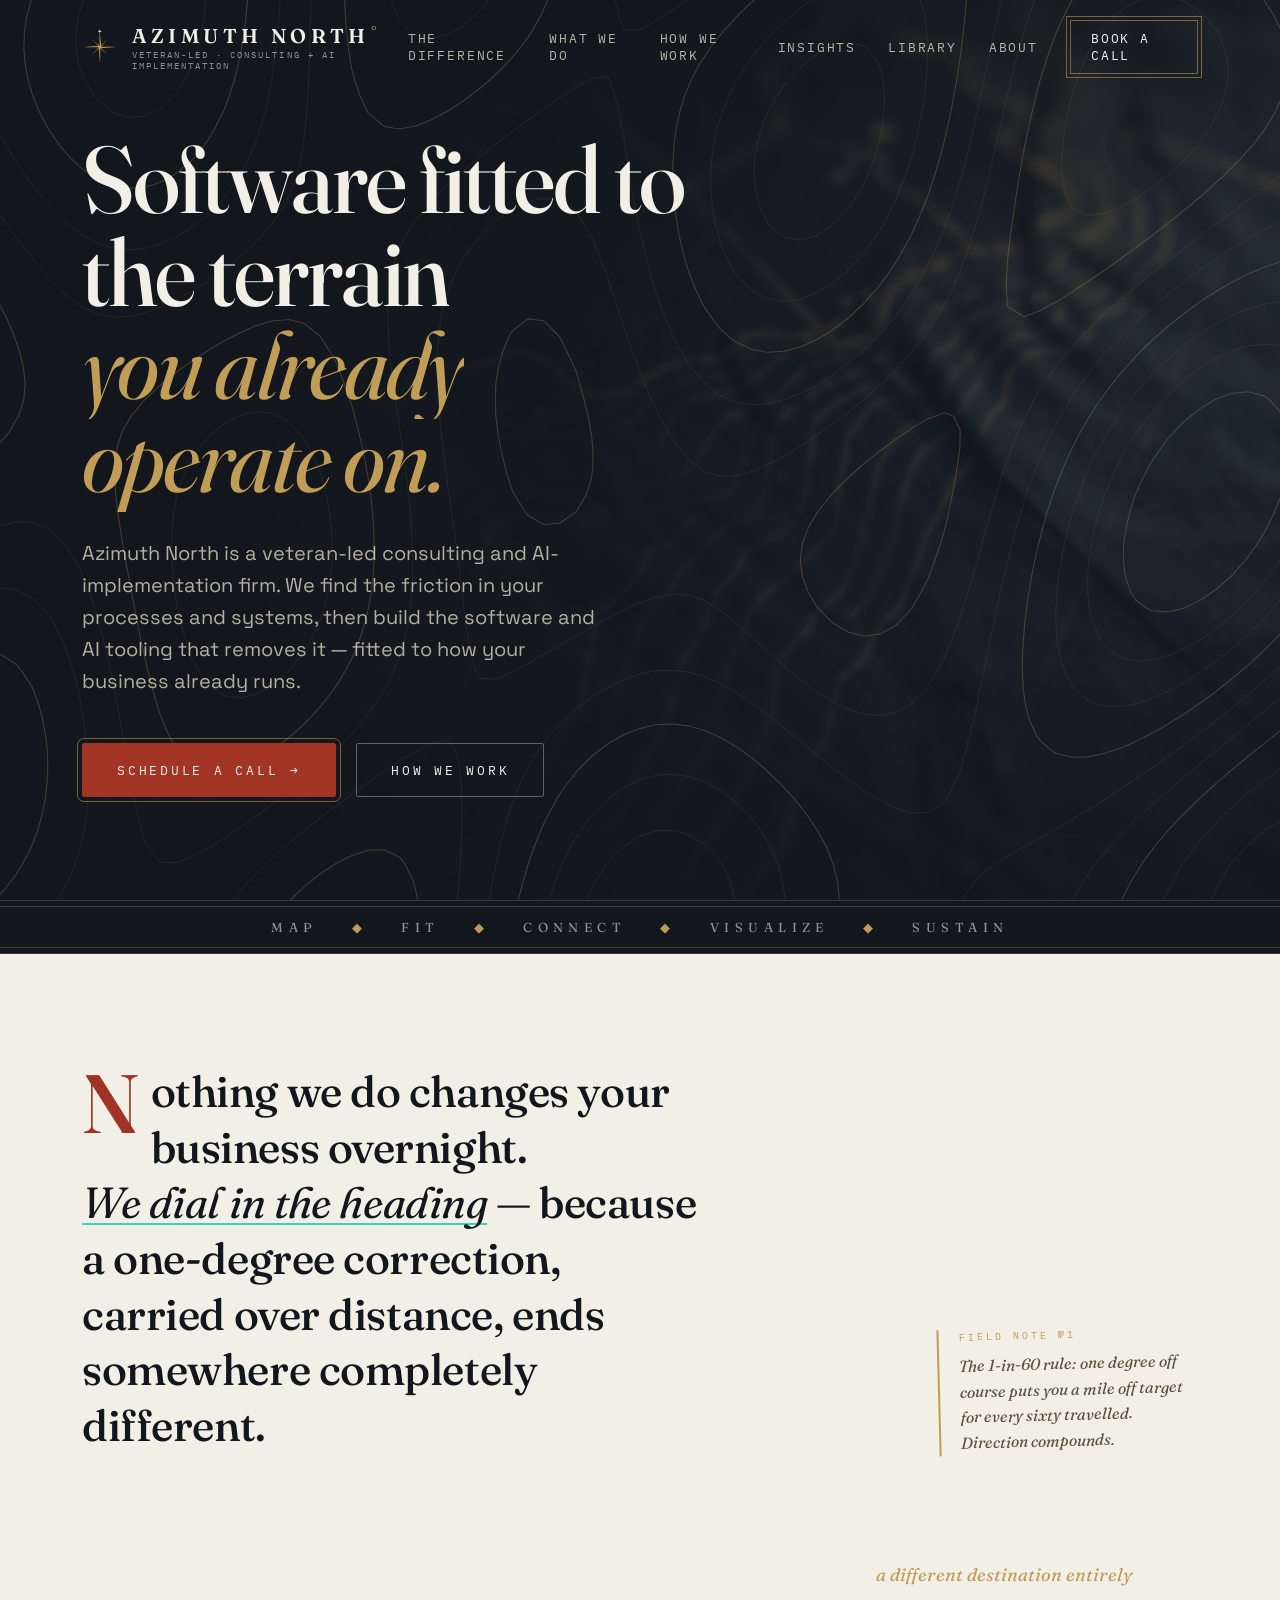
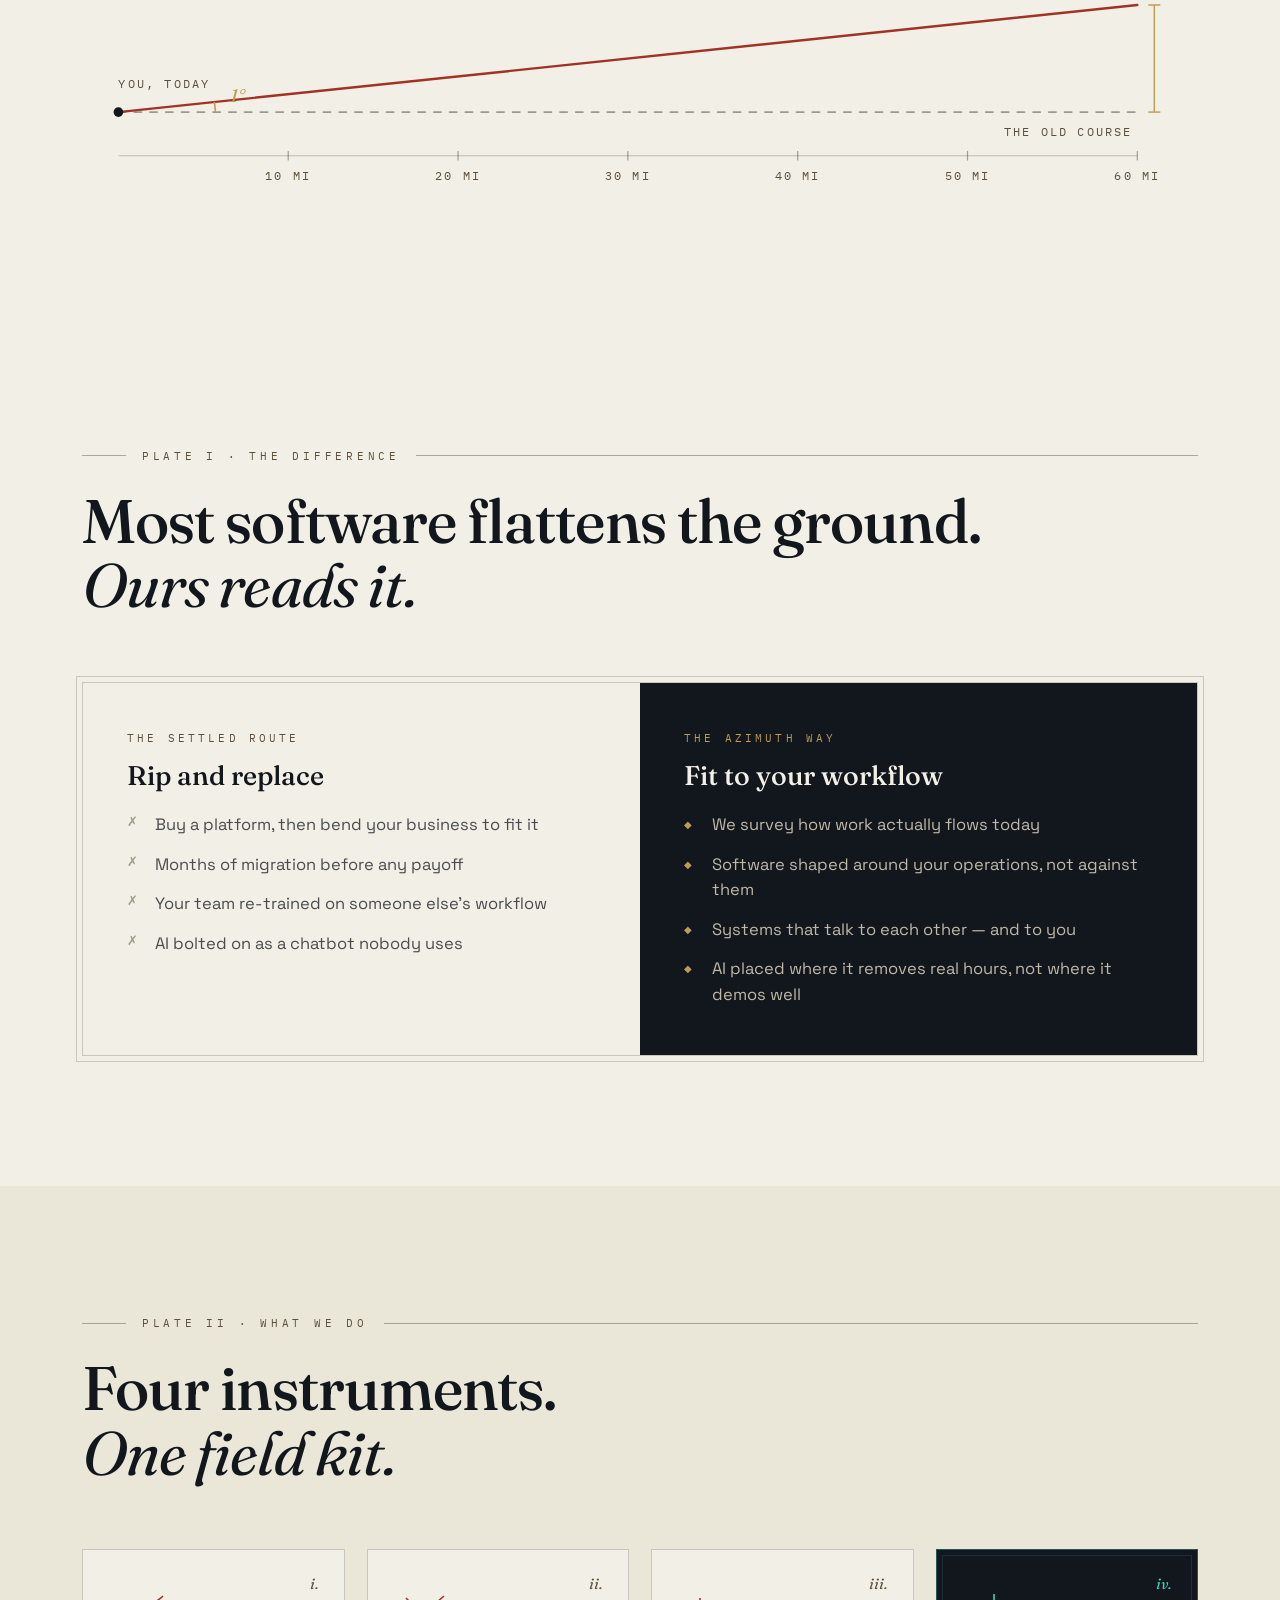
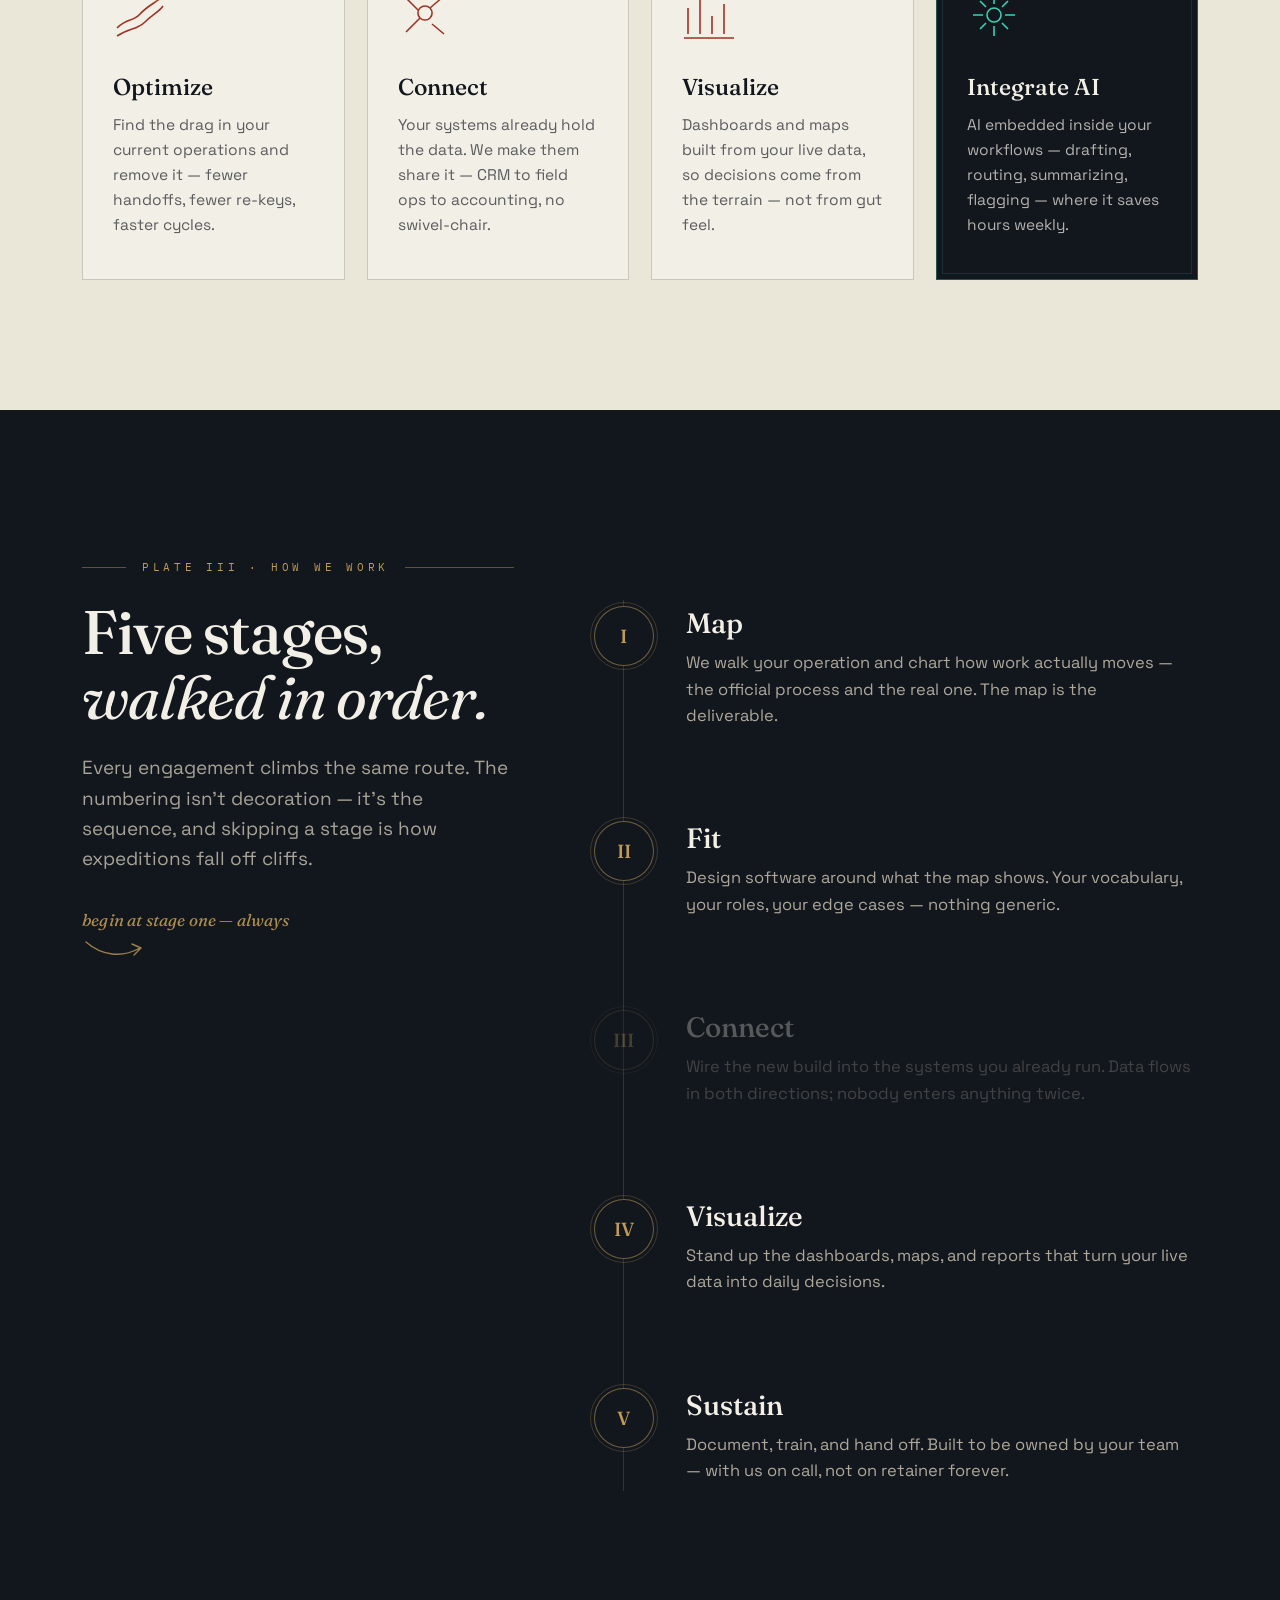
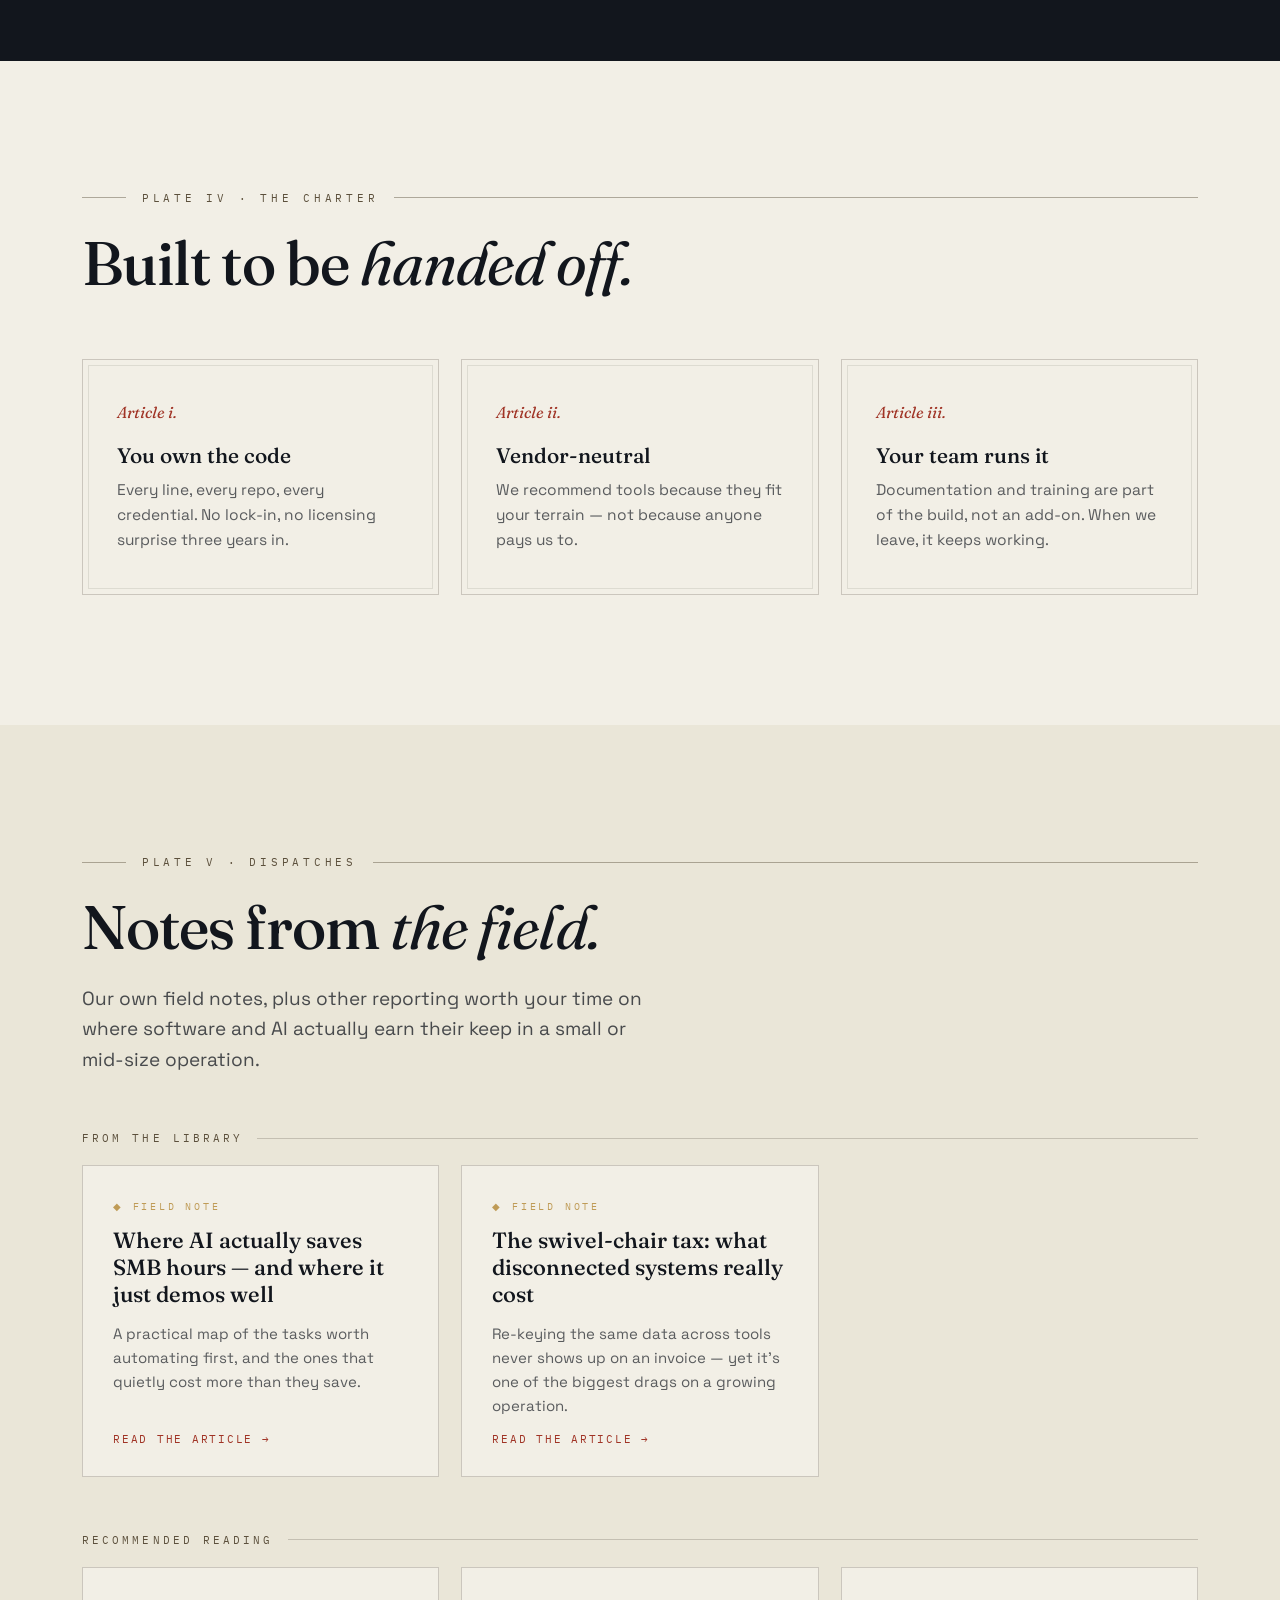
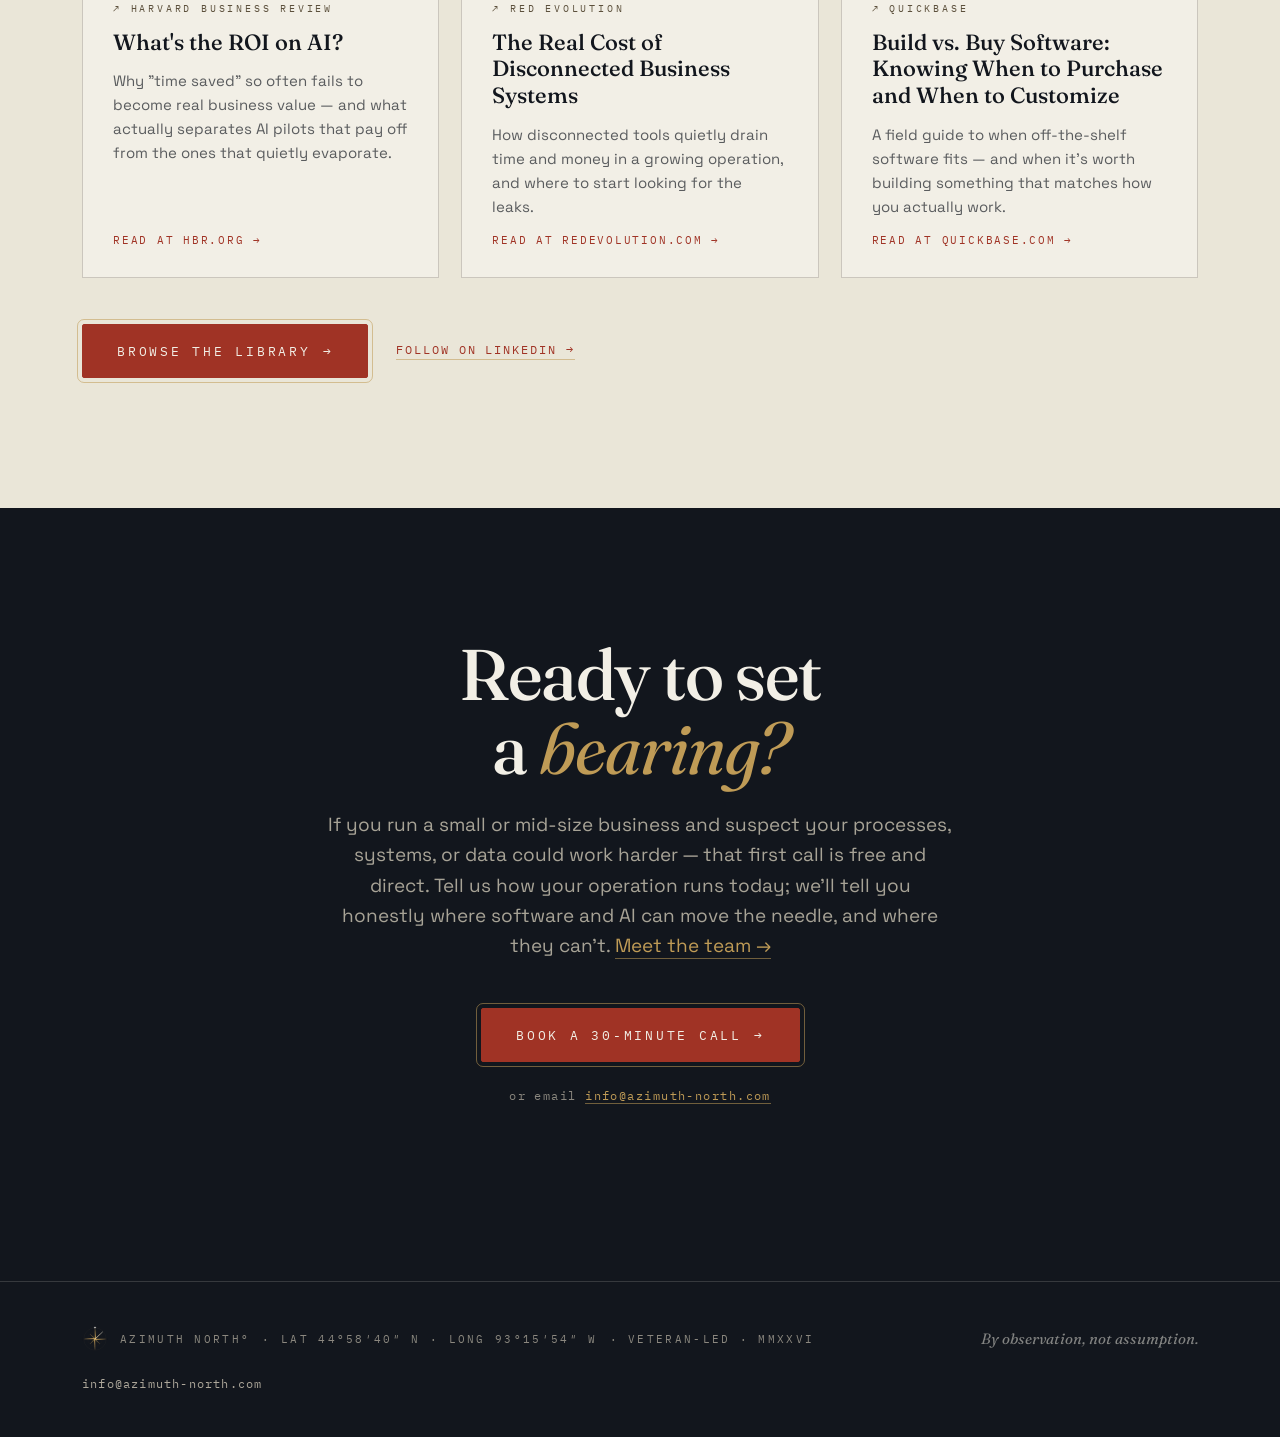
==== index.html @ 48a44b5b "Fix Insights section: replace nonexistent LinkedIn posts with real links The 3 'Field dispatch' card" ====
<!DOCTYPE html>
<html lang="en">
<head>
<meta charset="UTF-8">
<meta name="viewport" content="width=device-width, initial-scale=1.0">
<title>Azimuth North — Consulting &amp; AI Implementation for Small &amp; Mid-Size Business</title>
<meta name="description" content="Azimuth North builds custom software and AI integration fitted to how your business already operates. Surveyed, charted, built to be handed off.">
<meta name="theme-color" content="#12161d">
<link rel="icon" href="/favicon.svg" type="image/svg+xml">
<link rel="icon" href="/favicon-96.png" sizes="96x96" type="image/png">
<link rel="apple-touch-icon" href="/apple-touch-icon.png">
<link rel="manifest" href="/site.webmanifest">
<link rel="preconnect" href="https://fonts.googleapis.com">
<link rel="preconnect" href="https://fonts.gstatic.com" crossorigin>
<link href="https://fonts.googleapis.com/css2?family=Fraunces:ital,opsz,wght@0,9..144,400;0,9..144,500;0,9..144,600;1,9..144,400;1,9..144,500&family=Space+Grotesk:wght@400;500;600&family=IBM+Plex+Mono:wght@400;500&display=swap" rel="stylesheet">
<!-- warm up the next pages so navigation feels instant -->
<link rel="prefetch" href="library.html">
<link rel="prefetch" href="about.html">
<style>
:root{
  --ink:#12161d;          /* midnight chart */
  --ink-2:#1a2029;
  --paper:#f2efe6;        /* warm survey paper, modern */
  --paper-2:#eae6d8;
  --brass:#bf9b56;        /* instrument brass — heritage */
  --brass-dim:rgba(191,155,86,.55);
  --mint:#37d3b4;         /* signal mint — the AI layer */
  --oxblood:#a03325;      /* wax seal red */
  --sepia:#5c503c;        /* faded ink on paper */
  --line:rgba(46,38,26,.2);
  --line-dark:rgba(242,239,230,.16);
  --mono:'IBM Plex Mono',monospace;
  --serif:'Space Grotesk',sans-serif;
  --disp:'Fraunces',serif;
}
*{margin:0;padding:0;box-sizing:border-box}
html{scroll-behavior:smooth;overflow-x:hidden}
body{font-family:var(--serif);background:var(--paper);color:var(--ink);overflow-x:hidden;font-size:16px}
::selection{background:var(--mint);color:var(--ink)}

/* paper grain over everything */
body::after{content:"";position:fixed;inset:0;z-index:98;pointer-events:none;opacity:.3;mix-blend-mode:overlay;background-image:url("data:image/svg+xml,%3Csvg xmlns='http://www.w3.org/2000/svg' width='240' height='240'%3E%3Cfilter id='n'%3E%3CfeTurbulence type='fractalNoise' baseFrequency='.9' numOctaves='2'/%3E%3CfeColorMatrix values='0 0 0 0 0.5 0 0 0 0 0.45 0 0 0 0 0.35 0 0 0 .35 0'/%3E%3C/filter%3E%3Crect width='240' height='240' filter='url(%23n)'/%3E%3C/svg%3E")}

/* ---------- preloader ---------- */
#loader{position:fixed;inset:0;z-index:100;background:var(--ink);display:flex;align-items:center;justify-content:center;flex-direction:column;gap:30px;transition:transform .5s cubic-bezier(.76,0,.24,1)}
#loader.done{transform:translateY(-100%)}
#loader .dial{width:150px;height:150px}
#loader .dial svg{width:100%;height:100%}
#loader .brg{font-family:var(--mono);font-size:12px;letter-spacing:.32em;color:var(--brass)}
#loader .brg .num{display:inline-block;min-width:3.4em;text-align:right}
#loader .motto{font-family:var(--disp);font-style:italic;font-size:15px;color:rgba(239,230,208,.55);letter-spacing:.04em}

/* ---------- cursor reticle ---------- */
#reticle{position:fixed;z-index:99;width:34px;height:34px;pointer-events:none;mix-blend-mode:difference;opacity:0;transition:opacity .3s,width .25s,height .25s;transform:translate(-50%,-50%)}
#reticle::before,#reticle::after{content:"";position:absolute;background:#fff}
#reticle::before{left:50%;top:0;width:1px;height:100%;transform:translateX(-50%)}
#reticle::after{top:50%;left:0;height:1px;width:100%;transform:translateY(-50%)}
#reticle .ring{position:absolute;inset:6px;border:1px solid #fff;border-radius:50%}
body.has-cursor #reticle{opacity:.9}
#reticle.hot{width:56px;height:56px}
@media (hover:none){#reticle{display:none}}

/* ---------- shared ---------- */
.wrap{max-width:1180px;margin:0 auto;padding:0 32px}
.plate{font-family:var(--mono);font-size:11px;letter-spacing:.34em;text-transform:uppercase;display:flex;align-items:center;gap:16px;color:var(--sepia)}
.plate::before,.plate::after{content:"";height:1px;background:currentColor;opacity:.45}
.plate::before{width:44px}
.plate::after{flex:1}
section{position:relative}
.section-pad{padding:130px 0}
h2.title{font-family:var(--disp);font-weight:500;font-size:clamp(36px,4.8vw,62px);line-height:1.05;letter-spacing:-.015em;margin:26px 0 0}
h2.title em{font-style:italic;font-weight:400}
.lede{font-size:19px;line-height:1.6;color:rgba(18,22,29,.75);max-width:560px}

.epigraph{font-family:var(--disp);font-style:italic;font-size:17px;color:var(--sepia);margin-top:20px;max-width:52ch;line-height:1.5}
.epigraph b{font-style:normal;font-weight:400;font-family:var(--mono);font-size:10px;letter-spacing:.24em;text-transform:uppercase;display:block;margin-top:6px;color:var(--brass)}
.on-dark .epigraph{color:rgba(242,239,230,.6)}

/* reveal choreography */
.rv{opacity:0;transform:translateY(34px);transition:opacity .9s cubic-bezier(.22,1,.36,1),transform .9s cubic-bezier(.22,1,.36,1)}
.rv.in{opacity:1;transform:none}
.rv-d1{transition-delay:.08s}.rv-d2{transition-delay:.16s}.rv-d3{transition-delay:.24s}.rv-d4{transition-delay:.32s}

/* ---------- nav ---------- */
nav{position:fixed;top:0;left:0;right:0;z-index:60;padding:20px 0;transition:background .4s,backdrop-filter .4s,padding .4s,border-color .4s;border-bottom:1px solid transparent}
nav.scrolled{background:rgba(18,22,29,.85);backdrop-filter:blur(14px);padding:12px 0;border-bottom-color:var(--line-dark)}
nav .wrap{display:flex;align-items:center;justify-content:space-between}
.brand{display:flex;align-items:center;gap:14px;color:var(--paper);text-decoration:none}
.brand svg{width:40px;height:40px;transition:transform .7s cubic-bezier(.34,1.56,.64,1)}
.brand:hover svg{transform:rotate(-47deg)}
.brand .rose-needle{transform-origin:100px 100px;transition:transform .8s cubic-bezier(.34,1.56,.64,1)}
.brand .wm{font-family:var(--disp);font-weight:600;font-size:20px;letter-spacing:.22em;line-height:1}
.brand .deg{color:var(--brass);font-weight:400;font-size:.7em;vertical-align:.5em;margin-left:1px}
.brand .wm-stack{display:flex;flex-direction:column;gap:3px}
.brand .wm-sub{font-family:var(--mono);font-size:8.5px;letter-spacing:.24em;text-transform:uppercase;color:rgba(242,239,230,.55)}
.nav-links{display:flex;gap:32px;align-items:center}
.nav-links a{color:rgba(239,230,208,.75);text-decoration:none;font-size:13px;font-family:var(--mono);letter-spacing:.14em;text-transform:uppercase;transition:color .25s}
.nav-links a:hover,.nav-links a:focus-visible{color:var(--brass)}
.nav-cta{border:1px solid var(--brass-dim);outline:1px solid var(--brass-dim);outline-offset:3px;padding:9px 20px;color:var(--paper) !important;transition:border-color .25s,background .25s,outline-color .25s}
.nav-cta:hover{border-color:var(--brass);outline-color:var(--brass);background:rgba(191,155,86,.12)}
@media(max-width:760px){.nav-links a:not(.nav-cta){display:none}}

/* ---------- hero ---------- */
#hero{min-height:100svh;background:var(--ink);color:var(--paper);display:flex;align-items:center;overflow:hidden}
/* AI-generated survey chart, sits quietly beneath the live terrain for depth */
#hero .chart-bg{position:absolute;inset:-28px;z-index:0;pointer-events:none;
  background-image:linear-gradient(90deg,rgba(18,22,29,.98) 0%,rgba(18,22,29,.9) 40%,rgba(18,22,29,.55) 100%),url("assets/hero-bg.jpg");
  background-size:cover;background-position:center;opacity:.45;filter:blur(3px) saturate(.9)}
/* extra floor-to-ceiling vignette so the moving contours + headline stay the focus */
#hero .chart-bg::after{content:"";position:absolute;inset:0;background:radial-gradient(130% 108% at 68% 42%,transparent 24%,rgba(18,22,29,.72) 100%)}
/* on stacked/narrow layouts text spans full width, so keep the chart quieter + evenly dark */
@media(max-width:820px){#hero .chart-bg{opacity:.38;background-image:linear-gradient(180deg,rgba(18,22,29,.78) 0%,rgba(18,22,29,.55) 60%,rgba(18,22,29,.7) 100%),url("assets/hero-bg.jpg")}}
#terrain{position:absolute;inset:0;width:100%;height:100%;display:block;z-index:1}
#hero .hud{position:absolute;font-family:var(--mono);font-size:10.5px;letter-spacing:.24em;color:rgba(239,230,208,.5);display:flex;gap:10px;align-items:center;text-transform:uppercase}
#hero .hud .tick{width:22px;height:1px;background:var(--brass-dim)}
.hud-tl{top:100px;left:32px}
.hud-tr{top:100px;right:32px}
.hud-bl{bottom:34px;left:32px}
.hud-br{bottom:34px;right:32px}
#brg-live{color:var(--mint)}
.hero-inner{position:relative;z-index:2;width:100%}
.hero-plate{color:var(--brass);font-family:var(--mono);font-size:11px;letter-spacing:.34em;text-transform:uppercase;display:flex;align-items:center;gap:16px}
.hero-plate::before{content:"";width:44px;height:1px;background:var(--brass-dim)}
h1{font-family:var(--disp);font-weight:500;font-size:clamp(46px,7.4vw,100px);line-height:.98;letter-spacing:-.02em;margin:30px 0 32px;max-width:13ch}
h1 .word{display:inline-block;overflow:hidden;vertical-align:top;padding-bottom:.08em;margin-bottom:-.08em}
h1 .word span{display:inline-block;transform:translateY(115%);transition:transform 1s cubic-bezier(.22,1,.36,1)}
body.loaded h1 .word span{transform:none}
h1 em{font-style:italic;font-weight:400;color:var(--brass)}
.hero-sub{font-size:20px;line-height:1.6;color:rgba(239,230,208,.72);max-width:520px;margin-bottom:46px}
.cta-row{display:flex;gap:20px;flex-wrap:wrap;align-items:center}
.btn{position:relative;display:inline-flex;align-items:center;gap:12px;font-family:var(--mono);font-size:12.5px;letter-spacing:.22em;text-transform:uppercase;text-decoration:none;padding:18px 34px;border-radius:2px;transition:transform .2s ease;will-change:transform}
.btn-solid{background:var(--oxblood);color:var(--paper);border:1px solid var(--oxblood);outline:1px solid var(--brass-dim);outline-offset:4px;overflow:hidden}
.btn-solid>*{position:relative;z-index:1}
.btn-solid::before{content:"";position:absolute;inset:0;background:var(--brass);transform:translateY(101%);transition:transform .35s cubic-bezier(.76,0,.24,1)}
.btn-solid:hover::before{transform:none}
.btn-solid:hover{color:var(--ink)}
.btn-solid .arrow{transition:transform .3s cubic-bezier(.34,1.56,.64,1)}
.btn-solid:hover .arrow{transform:translateX(5px)}
.btn-ghost{color:var(--paper);border:1px solid rgba(239,230,208,.35);outline:1px solid transparent;outline-offset:4px;transition:border-color .25s,color .25s,outline-color .25s}
.btn-ghost:hover{border-color:var(--brass);outline-color:var(--brass-dim);color:var(--brass)}
.scroll-hint{position:absolute;bottom:34px;left:50%;transform:translateX(-50%);z-index:2;font-family:var(--mono);font-size:10px;letter-spacing:.34em;color:rgba(239,230,208,.4);display:flex;flex-direction:column;align-items:center;gap:10px}
.scroll-hint .line{width:1px;height:44px;background:linear-gradient(var(--mint),transparent)}
@keyframes drop{0%{transform:scaleY(0);transform-origin:top}45%{transform:scaleY(1);transform-origin:top}55%{transform:scaleY(1);transform-origin:bottom}100%{transform:scaleY(0);transform-origin:bottom}}

/* ---------- expedition seal ---------- */
.seal{position:absolute;right:56px;bottom:110px;z-index:2;width:150px;height:150px;opacity:.9}
.seal .spin{transform-origin:50% 50%}
@keyframes sealspin{to{transform:rotate(360deg)}}
.seal text{font-family:var(--mono);font-size:10px;letter-spacing:.18em;fill:var(--brass)}
@media(max-width:1100px){.seal{right:32px;bottom:90px;width:120px;height:120px}}

/* ---------- marginalia ---------- */
.anno{font-family:var(--disp);font-style:italic;font-weight:400;color:var(--brass);font-size:17px;letter-spacing:.01em}
.anno svg{display:block}
.anno svg path{fill:none;stroke:var(--brass);stroke-width:1.4;stroke-linecap:round;stroke-linejoin:round;opacity:.8}
.anno-hero{position:absolute;z-index:2;right:230px;bottom:150px;transform:rotate(-4deg);text-align:right}
.anno-hero svg{margin:8px 0 0 auto}
.anno-proc{margin-top:34px;color:rgba(191,155,86,.9);transform:rotate(-2deg);display:inline-block}
.anno-proc svg{margin-top:6px}

/* ---------- engraved band ---------- */
.band{background:var(--ink);border-top:1px solid var(--line-dark);border-bottom:1px solid var(--line-dark);overflow:hidden;padding:18px 0;position:relative}
.band::before,.band::after{content:"";position:absolute;left:0;right:0;height:1px;background:var(--brass-dim);opacity:.5}
.band::before{top:5px}.band::after{bottom:5px}
.band .track{display:flex;justify-content:center;flex-wrap:wrap;width:100%;font-family:var(--disp);font-size:13px;letter-spacing:.42em;color:rgba(239,230,208,.6);white-space:nowrap;text-transform:uppercase}
.band .track span i{font-style:normal;color:var(--brass);margin:0 34px}
@keyframes scrollx{to{transform:translateX(-50%)}}

/* ---------- frontier statement ---------- */
#frontier{background:var(--paper);padding:110px 0}
#frontier .inner{display:flex;justify-content:space-between;align-items:flex-end;gap:60px;flex-wrap:wrap}
#frontier .st{font-family:var(--disp);font-weight:500;font-size:clamp(26px,3.4vw,44px);line-height:1.28;max-width:22ch;letter-spacing:-.01em}
#frontier .st::first-letter{font-size:1.9em;line-height:.8;color:var(--oxblood);float:left;padding:6px 12px 0 0;font-weight:600}
#frontier .st em{font-style:italic;font-weight:400;position:relative;white-space:nowrap}
#frontier .st em u{text-decoration:none;background:linear-gradient(var(--mint),var(--mint)) no-repeat 0 92%/0% 2px;transition:background-size 1.1s cubic-bezier(.22,1,.36,1) .3s}
#frontier .st.in em u{background-size:100% 2px}
#frontier .sub{font-family:var(--disp);font-style:italic;font-size:16px;color:var(--sepia);max-width:26ch;line-height:1.6;transform:rotate(-1.5deg);border-left:2px solid var(--brass);padding-left:20px}
#frontier .sub b{font-family:var(--mono);font-style:normal;font-weight:400;font-size:10px;letter-spacing:.3em;text-transform:uppercase;display:block;margin-bottom:8px;color:var(--brass)}

/* ---------- one-degree diagram ---------- */
.thesis{margin-top:64px;width:100%}
.thesis svg{width:100%;height:auto;display:block;overflow:visible}
.thesis .lbl{font-family:var(--mono);font-size:10px;letter-spacing:.18em;fill:var(--sepia);text-transform:uppercase}
.thesis .anno-t{font-family:var(--disp);font-style:italic;font-size:15px;fill:var(--brass)}
.thesis .draw{stroke-dasharray:860;stroke-dashoffset:860;transition:stroke-dashoffset 2.2s cubic-bezier(.22,1,.36,1) .2s}
.thesis .draw2{transition-delay:.55s}
.thesis .fade{opacity:0;transition:opacity .8s ease 2.2s}
.thesis.in .draw{stroke-dashoffset:0}
.thesis.in .fade{opacity:1}

/* ---------- difference ---------- */
#difference{background:var(--paper)}
.diff-grid{display:grid;grid-template-columns:1fr 1fr;gap:0;border:1px solid var(--line);outline:1px solid var(--line);outline-offset:5px;margin-top:64px}
.diff-cell{background:var(--paper);padding:48px 44px}
.diff-cell.ours{background:var(--ink);color:var(--paper)}
.diff-cell h3{font-family:var(--disp);font-size:27px;font-weight:500;margin:14px 0 20px}
.diff-cell .tag{font-family:var(--mono);font-size:10.5px;letter-spacing:.3em;text-transform:uppercase;color:var(--sepia)}
.diff-cell.ours .tag{color:var(--brass)}
.diff-cell ul{list-style:none;display:grid;gap:14px}
.diff-cell li{padding-left:28px;position:relative;line-height:1.55;font-size:16.5px;color:rgba(18,22,29,.75)}
.diff-cell.ours li{color:rgba(239,230,208,.78)}
.diff-cell li::before{content:"✗";position:absolute;left:0;font-family:var(--mono);font-size:13px;color:rgba(92,80,60,.55)}
.diff-cell.ours li::before{content:"◆";color:var(--brass);font-size:10px;top:5px}
@media(max-width:820px){.diff-grid{grid-template-columns:1fr}}

/* ---------- capabilities ---------- */
#capabilities{background:var(--paper-2)}
.cap-grid{display:grid;grid-template-columns:repeat(4,1fr);gap:22px;margin-top:64px}
.cap{background:var(--paper);border:1px solid var(--line);padding:38px 30px 42px;transition:transform .45s cubic-bezier(.22,1,.36,1),box-shadow .45s,border-color .45s;position:relative}
.cap::after{content:"";position:absolute;inset:5px;border:1px solid transparent;transition:border-color .45s;pointer-events:none}
.cap:hover{transform:translateY(-8px);box-shadow:0 26px 48px -22px rgba(46,38,26,.4);border-color:var(--brass)}
.cap:hover::after{border-color:rgba(191,155,86,.4)}
.cap .ico{width:54px;height:54px;margin-bottom:26px}
.cap .ico path{fill:none;stroke:var(--oxblood);stroke-width:1.6;stroke-dasharray:300;stroke-dashoffset:300;transition:stroke-dashoffset 1.2s cubic-bezier(.22,1,.36,1)}
.cap.in .ico path,.cap:hover .ico path{stroke-dashoffset:0}
.cap h3{font-family:var(--disp);font-size:23px;font-weight:500;margin-bottom:12px}
.cap p{font-size:15.5px;line-height:1.6;color:rgba(18,22,29,.68)}
.cap .idx{position:absolute;top:24px;right:26px;font-family:var(--disp);font-style:italic;font-size:15px;color:var(--sepia)}
.cap-ai{background:var(--ink);border-color:rgba(55,211,180,.35)}
.cap-ai h3{color:var(--paper)}
.cap-ai p{color:rgba(242,239,230,.72)}
.cap-ai .idx{color:var(--mint)}
.cap-ai .ico path{stroke:var(--mint)}
.cap-ai:hover{border-color:var(--mint)}
.cap-ai:hover::after{border-color:rgba(55,211,180,.35)}
.cap-ai::after{border-color:rgba(55,211,180,.15)}
@media(max-width:1000px){.cap-grid{grid-template-columns:1fr 1fr}}
@media(max-width:560px){.cap-grid{grid-template-columns:1fr}}

/* ---------- process ---------- */
#process{background:var(--ink);color:var(--paper)}
#process .plate{color:var(--brass)}
#process .lede{color:rgba(239,230,208,.68)}
.proc-layout{display:grid;grid-template-columns:1fr 1.4fr;gap:80px;margin-top:20px}
.proc-sticky{position:sticky;top:120px;align-self:start}
.proc-steps{display:grid;gap:0;position:relative}
.proc-steps::before{content:"";position:absolute;left:29px;top:40px;bottom:40px;width:1px;background:rgba(239,230,208,.14)}
.proc-steps .fill{position:absolute;left:29px;top:40px;width:1px;background:var(--brass);height:0;transition:height .2s linear}
.step{display:grid;grid-template-columns:60px 1fr;gap:32px;padding:46px 0;opacity:.3;transition:opacity .5s}
.step.active{opacity:1}
.step .elev{font-family:var(--disp);font-size:19px;font-weight:500;color:var(--brass);border:1px solid var(--brass-dim);outline:1px solid rgba(191,155,86,.25);outline-offset:3px;border-radius:50%;width:60px;height:60px;display:flex;align-items:center;justify-content:center;background:var(--ink);position:relative;z-index:1}
.step h3{font-family:var(--disp);font-size:28px;font-weight:500;margin-bottom:10px}
.step p{color:rgba(239,230,208,.7);line-height:1.6;font-size:16.5px;max-width:46ch}
@media(max-width:900px){.proc-layout{grid-template-columns:1fr;gap:30px}.proc-sticky{position:static}}

/* ---------- trust / charter ---------- */
#trust{background:var(--paper)}
.trust-grid{display:grid;grid-template-columns:repeat(3,1fr);gap:22px;margin-top:64px}
.trust-card{border:1px solid var(--line);padding:42px 34px;background:var(--paper);position:relative}
.trust-card::after{content:"";position:absolute;inset:5px;border:1px solid rgba(46,38,26,.1);pointer-events:none}
.trust-card h3{font-family:var(--disp);font-size:21px;font-weight:500;margin:20px 0 10px}
.trust-card p{font-size:15.5px;line-height:1.6;color:rgba(18,22,29,.68)}
.trust-card .mark{font-family:var(--disp);font-style:italic;font-size:16px;color:var(--oxblood)}
@media(max-width:820px){.trust-grid{grid-template-columns:1fr}}

/* ---------- insights / dispatches ---------- */
#insights{background:var(--paper-2)}
.insight-grid{display:grid;grid-template-columns:repeat(3,1fr);gap:22px;margin-top:64px}
.insight{display:flex;flex-direction:column;gap:14px;background:var(--paper);border:1px solid var(--line);padding:34px 30px 30px;text-decoration:none;color:inherit;position:relative;transition:transform .45s cubic-bezier(.22,1,.36,1),box-shadow .45s,border-color .45s}
.insight::after{content:"";position:absolute;inset:5px;border:1px solid transparent;transition:border-color .45s;pointer-events:none}
.insight:hover{transform:translateY(-8px);box-shadow:0 26px 48px -22px rgba(46,38,26,.4);border-color:var(--brass)}
.insight:hover::after{border-color:rgba(191,155,86,.4)}
.insight .in-tag{font-family:var(--mono);font-size:10px;letter-spacing:.28em;text-transform:uppercase;color:var(--brass);display:flex;align-items:center;gap:9px}
.insight h3{font-family:var(--disp);font-size:22px;font-weight:500;line-height:1.22;color:var(--ink)}
.insight p{font-size:15px;line-height:1.6;color:rgba(18,22,29,.68);flex:1}
.insight .read{font-family:var(--mono);font-size:11px;letter-spacing:.16em;text-transform:uppercase;color:var(--oxblood);transition:color .25s,transform .25s}
.insight:hover .read{color:var(--brass)}
.insight .in-tag.ext{color:var(--sepia)}
.insight .src{font-family:var(--mono);font-size:10.5px;letter-spacing:.08em;color:var(--sepia)}
.in-sub{font-family:var(--mono);font-size:11px;letter-spacing:.28em;text-transform:uppercase;color:var(--sepia);display:flex;align-items:center;gap:14px}
.in-sub::after{content:"";flex:1;height:1px;background:var(--line)}
@media(max-width:900px){.insight-grid{grid-template-columns:1fr}}

/* ---------- cta ---------- */
#cta{background:var(--ink);color:var(--paper);text-align:center;overflow:hidden}
#cta .wrap{position:relative;z-index:2}
#cta h2{font-family:var(--disp);font-weight:500;font-size:clamp(40px,5.6vw,76px);letter-spacing:-.02em;line-height:1.03;margin-bottom:24px}
#cta h2 em{font-style:italic;font-weight:400;color:var(--brass)}
#cta p{color:rgba(239,230,208,.68);font-size:19px;max-width:52ch;margin:0 auto 46px;line-height:1.6}
#ctaTerrain{position:absolute;inset:0;width:100%;height:100%;opacity:.5}

/* ---------- footer ---------- */
footer{background:var(--ink);color:rgba(239,230,208,.55);border-top:1px solid var(--line-dark);padding:44px 0}
footer .wrap{display:flex;justify-content:space-between;align-items:center;gap:20px;flex-wrap:wrap}
footer .coords{font-family:var(--mono);font-size:10.5px;letter-spacing:.22em;display:flex;align-items:center;gap:12px}
footer a{color:rgba(239,230,208,.7);text-decoration:none;font-family:var(--mono);font-size:12px;letter-spacing:.1em}
footer a:hover{color:var(--brass)}
@media(max-width:600px){.coords-long{display:none}}

:focus-visible{outline:2px solid var(--brass);outline-offset:3px}

/* ---------- mobile refinement ---------- */
@media(max-width:820px){
  #hero{padding:120px 0 80px;min-height:auto}
  #hero .hud{display:none}
  h1{font-size:clamp(36px,10.5vw,64px)}
  .hero-sub{font-size:17px;margin-bottom:36px}
  .scroll-hint{display:none}
  .seal{display:none}
  .anno-hero{display:none}
  #frontier{padding:80px 0}
  #frontier .inner{gap:40px}
  #frontier .st{font-size:clamp(24px,6.4vw,34px)}
  #frontier .st em{white-space:normal}
  #frontier .sub{transform:none}
  .anno-proc{transform:none;font-size:15px}
  .step{grid-template-columns:44px 1fr;gap:16px;padding:36px 0}
  .step .elev{width:44px;height:44px;font-size:14px;outline-offset:2px}
  .step h3{font-size:23px}
  .step p{font-size:15px}
  .proc-steps::before,.proc-steps .fill{left:21px}
  .band .track{font-size:10px;letter-spacing:.24em}
  .band .track span i{margin:0 20px}
  .brand{gap:10px}
  .brand .wm{font-size:13px;letter-spacing:.12em}
  .brand .wm-sub{display:none}
  .brand svg{width:30px;height:30px}
  .nav-cta{padding:8px 14px;font-size:11px;letter-spacing:.1em;outline-offset:2px}
  .section-pad{padding:88px 0}
  h2.title{font-size:clamp(30px,7.6vw,44px)}
  .diff-grid{outline-offset:3px}
  .diff-cell{padding:34px 24px}
  .btn{padding:15px 22px;font-size:11px;letter-spacing:.14em;outline-offset:3px}
  #cta p{font-size:16px}
  footer .wrap{flex-direction:column;align-items:center;text-align:center;gap:16px}
  footer .coords{letter-spacing:.12em;line-height:2;flex-wrap:wrap;justify-content:center;max-width:100%}
}
@media(max-width:480px){
  .wrap{padding:0 20px}
  h1{font-size:clamp(32px,10.5vw,40px)}
  .cta-row{flex-direction:column;align-items:stretch}
  .cta-row .btn{width:100%;justify-content:center}
  #cta .btn{max-width:100%;letter-spacing:.08em;padding:15px 14px}
  .nav-links{gap:0}
  #loader .motto{font-size:13px;padding:0 24px;text-align:center}
}

@media (prefers-reduced-motion:reduce){
  *,*::before,*::after{animation-duration:.01ms !important;animation-iteration-count:1 !important;transition-duration:.01ms !important}
  .rv{opacity:1;transform:none}
  h1 .word span{transform:none}
  #loader{display:none}
  .scroll-hint .line{animation:none}
}
</style>
<meta property="og:image" content="https://azimuth-north.com/og-image.png">
<meta property="og:image:width" content="1200">
<meta property="og:image:height" content="630">
<meta name="twitter:image" content="https://azimuth-north.com/og-image.png">
<link rel="canonical" href="https://azimuth-north.com/">
<meta property="og:type" content="website">
<meta property="og:site_name" content="Azimuth North">
<meta property="og:title" content="Azimuth North — Consulting &amp; AI Implementation for Small &amp; Mid-Size Business">
<meta property="og:description" content="Veteran-led consulting and AI implementation. We find the friction in your processes and systems, then build the software and AI tooling that removes it.">
<meta property="og:url" content="https://azimuth-north.com/">
<meta name="twitter:card" content="summary_large_image">
<meta name="twitter:title" content="Azimuth North — Consulting &amp; AI Implementation">
<meta name="twitter:description" content="Veteran-led consulting and AI implementation for small and mid-size business.">
<script type="application/ld+json">{"@context":"https://schema.org","@type":"Organization","name":"Azimuth North","url":"https://azimuth-north.com","logo":"https://azimuth-north.com/icon-512.png","image":"https://azimuth-north.com/og-image.png","description":"Veteran-led consulting and AI implementation for small and mid-size business.","founder":{"@type":"Person","name":"Nick Vandam"},"sameAs":["https://www.linkedin.com/in/nicholasvandam/"]}</script>
<script type="application/ld+json">{"@context":"https://schema.org","@type":"WebSite","name":"Azimuth North","url":"https://azimuth-north.com"}</script>
</head>
<body>

<!-- compass rose symbol, reused everywhere -->
<svg width="0" height="0" style="position:absolute" aria-hidden="true">
  <defs>
    <g id="rose">
      <!-- graduated bezel -->
      <circle cx="100" cy="100" r="95" fill="none" stroke="currentColor" stroke-width="1" opacity=".45" stroke-dasharray="1.5 4.47"/>
      <circle cx="100" cy="100" r="86" fill="none" stroke="currentColor" stroke-width=".75" opacity=".35"/>
      <circle cx="100" cy="100" r="56" fill="none" stroke="currentColor" stroke-width=".75" opacity=".3"/>
      <!-- intercardinal points (NE SE SW NW) -->
      <g opacity=".65">
        <g transform="translate(100 100) rotate(45)"><path d="M0 -54 L5.5 0 L0 0 Z" fill="currentColor"/><path d="M0 -54 L-5.5 0 L0 0 Z" fill="none" stroke="currentColor" stroke-width="1"/></g>
        <g transform="translate(100 100) rotate(135)"><path d="M0 -54 L5.5 0 L0 0 Z" fill="currentColor"/><path d="M0 -54 L-5.5 0 L0 0 Z" fill="none" stroke="currentColor" stroke-width="1"/></g>
        <g transform="translate(100 100) rotate(225)"><path d="M0 -54 L5.5 0 L0 0 Z" fill="currentColor"/><path d="M0 -54 L-5.5 0 L0 0 Z" fill="none" stroke="currentColor" stroke-width="1"/></g>
        <g transform="translate(100 100) rotate(315)"><path d="M0 -54 L5.5 0 L0 0 Z" fill="currentColor"/><path d="M0 -54 L-5.5 0 L0 0 Z" fill="none" stroke="currentColor" stroke-width="1"/></g>
      </g>
      <!-- cardinal points, north emphasized -->
      <g transform="translate(100 100) rotate(90)"><path d="M0 -82 L7 0 L0 0 Z" fill="currentColor"/><path d="M0 -82 L-7 0 L0 0 Z" fill="none" stroke="currentColor" stroke-width="1.1"/></g>
      <g transform="translate(100 100) rotate(180)"><path d="M0 -82 L7 0 L0 0 Z" fill="currentColor"/><path d="M0 -82 L-7 0 L0 0 Z" fill="none" stroke="currentColor" stroke-width="1.1"/></g>
      <g transform="translate(100 100) rotate(270)"><path d="M0 -82 L7 0 L0 0 Z" fill="currentColor"/><path d="M0 -82 L-7 0 L0 0 Z" fill="none" stroke="currentColor" stroke-width="1.1"/></g>
      <g class="north" transform="translate(100 100)"><path d="M0 -78 L8 0 L0 0 Z" fill="currentColor"/><path d="M0 -78 L-8 0 L0 0 Z" fill="none" stroke="currentColor" stroke-width="1.2"/><path d="M0 -99 L2.6 -90.6 L11 -88 L2.6 -85.4 L0 -77 L-2.6 -85.4 L-11 -88 L-2.6 -90.6 Z" fill="#f2efe6"/></g>
      <circle cx="100" cy="100" r="4" fill="currentColor"/>
    </g>
  </defs>
</svg>

<!-- preloader -->
<div id="loader" aria-hidden="true">
  <div class="dial">
    <svg viewBox="0 0 200 200">
      <g color="#bf9b56"><use href="#rose"/></g>
      <path d="M100 28 A72 72 0 0 1 152.7 51.0" fill="none" stroke="#a03325" stroke-width="2.5" stroke-linecap="round" stroke-dasharray="60" stroke-dashoffset="60" id="dialArc"/>
      <g id="dialNeedle" transform="rotate(0 100 100)">
        <line x1="100" y1="100" x2="100" y2="16" stroke="#efe6d0" stroke-width="2" stroke-linecap="round"/>
        <circle cx="100" cy="16" r="4" fill="#a03325"/>
      </g>
    </svg>
  </div>
  <div class="brg">BEARING <span class="num" id="brgNum">000.0</span>°</div>
  <div class="motto">By observation, not assumption.</div>
</div>

<nav id="nav">
  <div class="wrap">
    <a class="brand" href="#hero" aria-label="Azimuth home">
      <svg viewBox="0 0 200 200" aria-hidden="true">
        <g color="#bf9b56"><use href="#rose"/></g>
        <g class="rose-needle" id="brandNeedle" transform="rotate(47 100 100)">
          <line x1="100" y1="100" x2="100" y2="22" stroke="#efe6d0" stroke-width="3" stroke-linecap="round"/>
          <circle cx="100" cy="22" r="6" fill="#a03325"/>
        </g>
      </svg>
      <span class="wm-stack"><span class="wm">AZIMUTH&nbsp;NORTH<sup class="deg">°</sup></span><span class="wm-sub">Veteran-Led · Consulting + AI Implementation</span></span>
    </a>
    <div class="nav-links">
      <a href="#difference">The Difference</a>
      <a href="#capabilities">What we do</a>
      <a href="#process">How we work</a>
      <a href="#insights">Insights</a>
      <a href="library.html">Library</a>
      <a href="about.html">About</a>
      <a href="https://cal.com/nicholas-vandam-gm8vid/30min" target="_blank" rel="noopener" class="nav-cta" data-cal-namespace="30min" data-cal-link="nicholas-vandam-gm8vid/30min" data-cal-config='{"layout":"month_view"}'>Book a call</a>
    </div>
  </div>
</nav>

<!-- hero -->
<section id="hero">
  <div class="chart-bg" aria-hidden="true"></div>
  <canvas id="terrain" aria-hidden="true"></canvas>

  <div class="wrap hero-inner">
    <h1 id="headline">
      <span class="word"><span>Software</span></span>
      <span class="word"><span>fitted&nbsp;to</span></span>
      <span class="word"><span>the&nbsp;terrain</span></span>
      <span class="word"><span><em>you&nbsp;already</em></span></span>
      <span class="word"><span><em>operate&nbsp;on.</em></span></span>
    </h1>
    <p class="hero-sub rv rv-d2 in">Azimuth North is a veteran-led consulting and AI-implementation firm. We find the friction in your processes and systems, then build the software and AI tooling that removes it — fitted to how your business already runs.</p>
    <div class="cta-row rv rv-d3 in">
      <a class="btn btn-solid" href="https://cal.com/nicholas-vandam-gm8vid/30min" target="_blank" rel="noopener" data-cal-namespace="30min" data-cal-link="nicholas-vandam-gm8vid/30min" data-cal-config='{"layout":"month_view"}' data-magnetic><span>Schedule a call</span> <span class="arrow">→</span></a>
      <a class="btn btn-ghost" href="#process" data-magnetic>How we work</a>
    </div>
  </div>
</section>

<!-- engraved band -->
<div class="band" aria-hidden="true">
  <div class="track">
    <span>Map<i>◆</i>Fit<i>◆</i>Connect<i>◆</i>Visualize<i>◆</i>Sustain</span>
  </div>
</div>

<!-- the one-degree thesis -->
<section id="frontier">
  <div class="wrap inner">
    <p class="st rv">Nothing we do changes your business overnight. <em><u>We dial in the heading</u></em> — because a one-degree correction, carried over distance, ends somewhere completely different.</p>
    <div class="sub rv rv-d1"><b>Field note №1</b>The 1-in-60 rule: one degree off course puts you a mile off target for every sixty travelled. Direction compounds.</div>
  </div>
  <div class="wrap">
    <div class="thesis rv" aria-label="Diagram: a one-degree heading correction diverging from the old course over distance">
      <svg viewBox="0 0 920 240">
        <!-- distance ticks -->
        <g class="fade">
          <line x1="30" y1="196" x2="870" y2="196" stroke="rgba(46,38,26,.25)" stroke-width="1"/>
          <line x1="170" y1="192" x2="170" y2="200" stroke="rgba(46,38,26,.4)"/><text class="lbl" x="170" y="216" text-anchor="middle">10 mi</text>
          <line x1="310" y1="192" x2="310" y2="200" stroke="rgba(46,38,26,.4)"/><text class="lbl" x="310" y="216" text-anchor="middle">20 mi</text>
          <line x1="450" y1="192" x2="450" y2="200" stroke="rgba(46,38,26,.4)"/><text class="lbl" x="450" y="216" text-anchor="middle">30 mi</text>
          <line x1="590" y1="192" x2="590" y2="200" stroke="rgba(46,38,26,.4)"/><text class="lbl" x="590" y="216" text-anchor="middle">40 mi</text>
          <line x1="730" y1="192" x2="730" y2="200" stroke="rgba(46,38,26,.4)"/><text class="lbl" x="730" y="216" text-anchor="middle">50 mi</text>
          <line x1="870" y1="192" x2="870" y2="200" stroke="rgba(46,38,26,.4)"/><text class="lbl" x="870" y="216" text-anchor="middle">60 mi</text>
        </g>
        <!-- the heading you're on -->
        <line class="draw" x1="30" y1="160" x2="870" y2="160" stroke="rgba(92,80,60,.55)" stroke-width="1.4" stroke-dasharray="860" stroke-linecap="round" style="stroke-dasharray:6 7"/>
        <line class="draw" x1="30" y1="160" x2="870" y2="160" stroke="transparent" stroke-width="1.4"/>
        <!-- the corrected heading -->
        <line class="draw draw2" x1="30" y1="160" x2="870" y2="71.7" stroke="var(--oxblood)" stroke-width="2" stroke-linecap="round"/>
        <!-- one-degree arc at origin -->
        <g class="fade">
          <path d="M110 160 A80 80 0 0 0 109.1 151.6" fill="none" stroke="var(--brass)" stroke-width="1.3"/>
          <text class="anno-t" x="122" y="152">1°</text>
          <circle cx="30" cy="160" r="4" fill="var(--ink)"/>
          <text class="lbl" x="30" y="140" text-anchor="start">You, today</text>
        </g>
        <!-- the gap at distance -->
        <g class="fade">
          <line x1="884" y1="71.7" x2="884" y2="160" stroke="var(--brass)" stroke-width="1.2"/>
          <line x1="879" y1="71.7" x2="889" y2="71.7" stroke="var(--brass)" stroke-width="1.2"/>
          <line x1="879" y1="160" x2="889" y2="160" stroke="var(--brass)" stroke-width="1.2"/>
          <text class="anno-t" x="866" y="52" text-anchor="end">a different destination entirely</text>
          <text class="lbl" x="866" y="180" text-anchor="end">the old course</text>
        </g>
      </svg>
    </div>
  </div>
</section>

<!-- difference -->
<section id="difference" class="section-pad">
  <div class="wrap">
    <div class="plate rv">Plate I · The Difference</div>
    <h2 class="title rv rv-d1">Most software flattens the ground.<br><em>Ours reads it.</em></h2>
    <div class="diff-grid rv rv-d2">
      <div class="diff-cell">
        <div class="tag">The settled route</div>
        <h3>Rip and replace</h3>
        <ul>
          <li>Buy a platform, then bend your business to fit it</li>
          <li>Months of migration before any payoff</li>
          <li>Your team re-trained on someone else's workflow</li>
          <li>AI bolted on as a chatbot nobody uses</li>
        </ul>
      </div>
      <div class="diff-cell ours">
        <div class="tag">The Azimuth way</div>
        <h3>Fit to your workflow</h3>
        <ul>
          <li>We survey how work actually flows today</li>
          <li>Software shaped around your operations, not against them</li>
          <li>Systems that talk to each other — and to you</li>
          <li>AI placed where it removes real hours, not where it demos well</li>
        </ul>
      </div>
    </div>
  </div>
</section>

<!-- capabilities -->
<section id="capabilities" class="section-pad">
  <div class="wrap">
    <div class="plate rv">Plate II · What we do</div>
    <h2 class="title rv rv-d1">Four instruments.<br><em>One field kit.</em></h2>
    <div class="cap-grid">
      <div class="cap rv">
        <span class="idx">i.</span>
        <svg class="ico" viewBox="0 0 54 54"><path d="M4 40 C14 30, 20 34, 27 26 S 44 14, 50 8 M4 48 C16 40, 24 42, 32 34 S 46 24, 50 18"/></svg>
        <h3>Optimize</h3>
        <p>Find the drag in your current operations and remove it — fewer handoffs, fewer re-keys, faster cycles.</p>
      </div>
      <div class="cap rv rv-d1">
        <span class="idx">ii.</span>
        <svg class="ico" viewBox="0 0 54 54"><path d="M8 44 L22 30 M32 20 L46 8 M22 30 a5 5 0 1 0 10 -10 a5 5 0 0 0 -10 10 M8 10 L20 22 M34 36 L46 46"/></svg>
        <h3>Connect</h3>
        <p>Your systems already hold the data. We make them share it — CRM to field ops to accounting, no swivel-chair.</p>
      </div>
      <div class="cap rv rv-d2">
        <span class="idx">iii.</span>
        <svg class="ico" viewBox="0 0 54 54"><path d="M6 46 L6 20 M18 46 L18 10 M30 46 L30 28 M42 46 L42 16 M2 50 L52 50"/></svg>
        <h3>Visualize</h3>
        <p>Dashboards and maps built from your live data, so decisions come from the terrain — not from gut feel.</p>
      </div>
      <div class="cap cap-ai rv rv-d3">
        <span class="idx">iv.</span>
        <svg class="ico" viewBox="0 0 54 54"><path d="M27 6 L27 16 M27 38 L27 48 M6 27 L16 27 M38 27 L48 27 M27 20 a7 7 0 1 0 0 14 a7 7 0 0 0 0 -14 M13 13 L19 19 M35 35 L41 41 M41 13 L35 19 M19 35 L13 41"/></svg>
        <h3>Integrate AI</h3>
        <p>AI embedded inside your workflows — drafting, routing, summarizing, flagging — where it saves hours weekly.</p>
      </div>
    </div>
  </div>
</section>

<!-- process -->
<section id="process" class="section-pad">
  <div class="wrap proc-layout">
    <div class="proc-sticky">
      <div class="plate rv" style="color:var(--brass)">Plate III · How we work</div>
      <h2 class="title rv rv-d1">Five stages,<br><em>walked in order.</em></h2>
      <p class="lede rv rv-d2" style="margin-top:24px">Every engagement climbs the same route. The numbering isn't decoration — it's the sequence, and skipping a stage is how expeditions fall off cliffs.</p>
      <span class="anno anno-proc rv rv-d3">begin at stage one — always
        <svg width="64" height="26" viewBox="0 0 64 26" aria-hidden="true"><path d="M4 6 C 20 20, 40 22, 58 12 M50 8 L59 12 L52 19"/></svg>
      </span>
    </div>
    <div class="proc-steps" id="procSteps">
      <div class="fill" id="procFill"></div>
      <div class="step" data-step>
        <div class="elev">I</div>
        <div><h3>Map</h3><p>We walk your operation and chart how work actually moves — the official process and the real one. The map is the deliverable.</p></div>
      </div>
      <div class="step" data-step>
        <div class="elev">II</div>
        <div><h3>Fit</h3><p>Design software around what the map shows. Your vocabulary, your roles, your edge cases — nothing generic.</p></div>
      </div>
      <div class="step" data-step>
        <div class="elev">III</div>
        <div><h3>Connect</h3><p>Wire the new build into the systems you already run. Data flows in both directions; nobody enters anything twice.</p></div>
      </div>
      <div class="step" data-step>
        <div class="elev">IV</div>
        <div><h3>Visualize</h3><p>Stand up the dashboards, maps, and reports that turn your live data into daily decisions.</p></div>
      </div>
      <div class="step" data-step>
        <div class="elev">V</div>
        <div><h3>Sustain</h3><p>Document, train, and hand off. Built to be owned by your team — with us on call, not on retainer forever.</p></div>
      </div>
    </div>
  </div>
</section>

<!-- charter -->
<section id="trust" class="section-pad">
  <div class="wrap">
    <div class="plate rv">Plate IV · The Charter</div>
    <h2 class="title rv rv-d1">Built to be <em>handed off.</em></h2>
    <div class="trust-grid">
      <div class="trust-card rv"><div class="mark">Article i.</div><h3>You own the code</h3><p>Every line, every repo, every credential. No lock-in, no licensing surprise three years in.</p></div>
      <div class="trust-card rv rv-d1"><div class="mark">Article ii.</div><h3>Vendor-neutral</h3><p>We recommend tools because they fit your terrain — not because anyone pays us to.</p></div>
      <div class="trust-card rv rv-d2"><div class="mark">Article iii.</div><h3>Your team runs it</h3><p>Documentation and training are part of the build, not an add-on. When we leave, it keeps working.</p></div>
    </div>
  </div>
</section>

<!-- insights / dispatches -->
<section id="insights" class="section-pad">
  <div class="wrap">
    <div class="plate rv">Plate V · Dispatches</div>
    <h2 class="title rv rv-d1">Notes from <em>the field.</em></h2>
    <p class="lede rv rv-d2" style="margin-top:24px">Our own field notes, plus other reporting worth your time on where software and AI actually earn their keep in a small or mid-size operation.</p>

    <div class="in-sub rv rv-d2" style="margin-top:56px">From the library</div>
    <div class="insight-grid" style="margin-top:20px">
      <a class="insight rv" href="articles/where-ai-saves-smb-hours.html">
        <span class="in-tag">◆ Field note</span>
        <h3>Where AI actually saves SMB hours — and where it just demos well</h3>
        <p>A practical map of the tasks worth automating first, and the ones that quietly cost more than they save.</p>
        <span class="read">Read the article →</span>
      </a>
      <a class="insight rv rv-d1" href="articles/the-swivel-chair-tax.html">
        <span class="in-tag">◆ Field note</span>
        <h3>The swivel-chair tax: what disconnected systems really cost</h3>
        <p>Re-keying the same data across tools never shows up on an invoice — yet it's one of the biggest drags on a growing operation.</p>
        <span class="read">Read the article →</span>
      </a>
    </div>

    <div class="in-sub rv" style="margin-top:56px">Recommended reading</div>
    <div class="insight-grid" style="margin-top:20px">
      <a class="insight rv" href="https://hbr.org/2026/02/whats-the-roi-on-ai" target="_blank" rel="noopener">
        <span class="in-tag ext">↗ Harvard Business Review</span>
        <h3>What's the ROI on AI?</h3>
        <p>Why "time saved" so often fails to become real business value — and what actually separates AI pilots that pay off from the ones that quietly evaporate.</p>
        <span class="read">Read at hbr.org →</span>
      </a>
      <a class="insight rv rv-d1" href="https://www.redevolution.com/blog/the-real-cost-of-disconnected-business-systems" target="_blank" rel="noopener">
        <span class="in-tag ext">↗ Red Evolution</span>
        <h3>The Real Cost of Disconnected Business Systems</h3>
        <p>How disconnected tools quietly drain time and money in a growing operation, and where to start looking for the leaks.</p>
        <span class="read">Read at redevolution.com →</span>
      </a>
      <a class="insight rv rv-d2" href="https://www.quickbase.com/blog/build-vs-buy-software" target="_blank" rel="noopener">
        <span class="in-tag ext">↗ Quickbase</span>
        <h3>Build vs. Buy Software: Knowing When to Purchase and When to Customize</h3>
        <p>A field guide to when off-the-shelf software fits — and when it's worth building something that matches how you actually work.</p>
        <span class="read">Read at quickbase.com →</span>
      </a>
    </div>

    <div class="rv rv-d2" style="margin-top:46px;display:flex;gap:28px;align-items:center;flex-wrap:wrap">
      <a class="btn btn-solid" href="library.html" data-magnetic><span>Browse the library</span> <span class="arrow">→</span></a>
      <a href="https://www.linkedin.com/in/nicholasvandam/" target="_blank" rel="noopener" style="font-family:var(--mono);font-size:12px;letter-spacing:.16em;text-transform:uppercase;color:var(--oxblood);text-decoration:none;border-bottom:1px solid var(--brass-dim);padding-bottom:2px">Follow on LinkedIn →</a>
    </div>
  </div>
</section>

<!-- cta -->
<section id="cta" class="section-pad">
  <canvas id="ctaTerrain" aria-hidden="true"></canvas>
  <div class="wrap">
    <h2 class="rv">Ready to set<br>a <em>bearing?</em></h2>
    <p class="rv rv-d1">If you run a small or mid-size business and suspect your processes, systems, or data could work harder — that first call is free and direct. Tell us how your operation runs today; we'll tell you honestly where software and AI can move the needle, and where they can't. <a href="about.html" style="color:var(--brass);text-decoration:none;border-bottom:1px solid var(--brass-dim)">Meet the team →</a></p>
    <div class="rv rv-d2">
      <a class="btn btn-solid" href="https://cal.com/nicholas-vandam-gm8vid/30min" target="_blank" rel="noopener" data-cal-namespace="30min" data-cal-link="nicholas-vandam-gm8vid/30min" data-cal-config='{"layout":"month_view"}' data-magnetic><span>Book a 30-minute call</span> <span class="arrow">→</span></a>
      <p style="margin-top:24px;font-family:var(--mono);font-size:12px;letter-spacing:.12em;color:rgba(239,230,208,.55)">or email <a href="mailto:info@azimuth-north.com" style="color:var(--brass);text-decoration:none;border-bottom:1px solid var(--brass-dim)">info@azimuth-north.com</a></p>
    </div>
  </div>
</section>

<footer>
  <div class="wrap">
    <span class="coords">
      <svg viewBox="0 0 200 200" style="width:26px;height:26px" aria-hidden="true">
        <g color="#bf9b56"><use href="#rose"/></g>
        <line x1="100" y1="100" x2="157" y2="47" stroke="#efe6d0" stroke-width="4" stroke-linecap="round"/>
      </svg>
      AZIMUTH NORTH°<span class="coords-long"> · LAT 44°58′40″ N · LONG 93°15′54″ W</span> · VETERAN-LED · MMXXVI
    </span>
    <span style="font-family:var(--disp);font-style:italic;font-size:15px;color:rgba(242,239,230,.5)">By observation, not assumption.</span>
    <span><a href="mailto:info@azimuth-north.com">info@azimuth-north.com</a></span>
  </div>
</footer>

<script>
(function(){
"use strict";
const reduce = matchMedia('(prefers-reduced-motion: reduce)').matches;

/* ================= contour terrain engine ================= */
function TerrainField(canvas, opts){
  const ctx = canvas.getContext('2d');
  const o = Object.assign({cell:16, levels:9, speed:.00022, lineColor:'rgba(191,155,86,', baseAlpha:.16, mouse:true}, opts);
  let W=0,H=0,cols=0,rows=0,dpr=1;
  let mx=-9999,my=-9999,tmx=-9999,tmy=-9999,mAmp=0;
  function resize(){
    dpr = Math.min(devicePixelRatio||1, 2);
    W = canvas.clientWidth; H = canvas.clientHeight;
    canvas.width = W*dpr; canvas.height = H*dpr;
    ctx.setTransform(dpr,0,0,dpr,0,0);
    cols = Math.ceil(W/o.cell)+1; rows = Math.ceil(H/o.cell)+1;
  }
  resize();
  addEventListener('resize', resize);
  if(o.mouse){
    canvas.parentElement.addEventListener('mousemove', e=>{
      const r = canvas.getBoundingClientRect();
      tmx = e.clientX-r.left; tmy = e.clientY-r.top;
    });
    canvas.parentElement.addEventListener('mouseleave', ()=>{ tmx=-9999; tmy=-9999; });
  }
  function field(x,y,t){
    let v = Math.sin(x*.006 + t)*Math.cos(y*.0075 - t*.7)
          + .55*Math.sin(x*.0135 - t*1.3 + y*.004)
          + .4*Math.cos((x+y)*.0088 + t*.5);
    if(mAmp>0.001){
      const dx=x-mx, dy=y-my;
      const d2=dx*dx+dy*dy;
      v += mAmp * 1.6 * Math.exp(-d2/26000);
    }
    return v;
  }
  const grid = [];
  function traceLevels(i0, i1, styler){
    for(let L=0; L<o.levels; L++){
      const th = -1.5 + (3.0*L)/(o.levels-1);
      styler(L);
      ctx.beginPath();
      for(let j=0;j<rows-1;j++){
        for(let i=i0;i<=i1;i++){
          const a=grid[j][i], b=grid[j][i+1], c=grid[j+1][i+1], d=grid[j+1][i];
          let idx=0;
          if(a>th)idx|=8; if(b>th)idx|=4; if(c>th)idx|=2; if(d>th)idx|=1;
          if(idx===0||idx===15) continue;
          const x=i*o.cell, y=j*o.cell, sz=o.cell;
          const lerp=(v0,v1)=> (th-v0)/(v1-v0);
          const T=[x+sz*lerp(a,b), y], R=[x+sz, y+sz*lerp(b,c)], B=[x+sz*lerp(d,c), y+sz], Lf=[x, y+sz*lerp(a,d)];
          const seg=(pp,q)=>{ctx.moveTo(pp[0],pp[1]);ctx.lineTo(q[0],q[1]);};
          switch(idx){
            case 1: case 14: seg(Lf,B); break;
            case 2: case 13: seg(B,R); break;
            case 3: case 12: seg(Lf,R); break;
            case 4: case 11: seg(T,R); break;
            case 5: seg(T,Lf); seg(B,R); break;
            case 6: case 9: seg(T,B); break;
            case 7: case 8: seg(T,Lf); break;
            case 10: seg(T,R); seg(Lf,B); break;
          }
        }
      }
      ctx.stroke();
    }
  }
  function draw(t, now){
    if(tmx>-9000){ mx += (tmx-mx)*.08; my += (tmy-my)*.08; mAmp += (1-mAmp)*.05; }
    else { mAmp += (0-mAmp)*.03; }
    ctx.clearRect(0,0,W,H);
    for(let j=0;j<rows;j++){
      grid[j] = grid[j]||[];
      for(let i=0;i<cols;i++) grid[j][i] = field(i*o.cell, j*o.cell, t);
    }
    // heritage layer: brass contours
    traceLevels(0, cols-2, L=>{
      const emph = (L%3===0);
      ctx.strokeStyle = o.lineColor + (o.baseAlpha*(emph?1.7:1)) + ')';
      ctx.lineWidth = emph?1.1:.7;
    });
    // instrument layer: mint survey scan sweeping the terrain
    if(o.scan && now){
      const sx = ((now*.055) % (W+440)) - 220;
      const band = 100;
      const i0 = Math.max(0, Math.floor((sx-band)/o.cell));
      const i1 = Math.min(cols-2, Math.ceil((sx+band)/o.cell));
      if(i1>i0){
        const grad = ctx.createLinearGradient(sx-band,0,sx+band,0);
        grad.addColorStop(0,'rgba(55,211,180,0)');
        grad.addColorStop(.5,'rgba(55,211,180,.55)');
        grad.addColorStop(1,'rgba(55,211,180,0)');
        traceLevels(i0, i1, ()=>{ ctx.strokeStyle = grad; ctx.lineWidth = 1; });
      }
      const vg = ctx.createLinearGradient(0,0,0,H);
      vg.addColorStop(0,'rgba(55,211,180,0)');
      vg.addColorStop(.5,'rgba(55,211,180,.35)');
      vg.addColorStop(1,'rgba(55,211,180,0)');
      ctx.strokeStyle = vg; ctx.lineWidth = 1;
      ctx.beginPath(); ctx.moveTo(sx,0); ctx.lineTo(sx,H); ctx.stroke();
    }
  }
  let raf, visible=true;
  const io = new IntersectionObserver(en=>{visible = en[0].isIntersecting;},{threshold:0});
  io.observe(canvas);
  function loop(now){
    if(visible) draw(now*o.speed, now);
    raf = requestAnimationFrame(loop);
  }
  if(reduce){ draw(1234, 0); } else { raf = requestAnimationFrame(loop); }
}
TerrainField(document.getElementById('terrain'), {cell:16, levels:9, scan:false});
TerrainField(document.getElementById('ctaTerrain'), {cell:20, levels:7, baseAlpha:.1, mouse:true});

/* ================= preloader ================= */
const loader = document.getElementById('loader');
if(reduce || sessionStorage.getItem('az_seen')){
  // already seen this visit (or reduced motion) — skip straight in
  loader.style.display = 'none';
  document.body.classList.add('loaded');
} else {
  try{ sessionStorage.setItem('az_seen','1'); }catch(e){}
  const arc = document.getElementById('dialArc');
  const needle = document.getElementById('dialNeedle');
  const num = document.getElementById('brgNum');
  // a quick, small compass sweep to bearing 047 with a touch of overshoot
  const DUR = 620, t0 = performance.now();
  const backOut = t => { const c1=1.9, c3=c1+1; return 1 + c3*Math.pow(t-1,3) + c1*Math.pow(t-1,2); };
  let finished = false;
  function finish(){
    if(finished) return; finished = true;
    needle.setAttribute('transform', 'rotate(47 100 100)');
    num.textContent = '047.0';
    arc.style.transition = 'stroke-dashoffset .4s cubic-bezier(.22,1,.36,1)';
    arc.style.strokeDashoffset = '0';
    setTimeout(()=>{ loader.classList.add('done'); document.body.classList.add('loaded'); }, 150);
  }
  (function sweep(now){
    const t = Math.min((now - t0)/DUR, 1);
    const shown = 47 * backOut(t);
    needle.setAttribute('transform', `rotate(${shown} 100 100)`);
    num.textContent = ('0'+Math.abs(shown).toFixed(1)).slice(-5);
    if(t < 1) requestAnimationFrame(sweep); else finish();
  })(t0);
  setTimeout(finish, 850); // hard cap so the door always opens
}

/* ================= magnetic buttons ================= */
if(!reduce) document.querySelectorAll('[data-magnetic]').forEach(btn=>{
  btn.addEventListener('mousemove',e=>{
    const r=btn.getBoundingClientRect();
    const dx=(e.clientX-r.left-r.width/2)*.25, dy=(e.clientY-r.top-r.height/2)*.35;
    btn.style.transform=`translate(${dx}px,${dy}px)`;
  });
  btn.addEventListener('mouseleave',()=>{btn.style.transform='';});
});

/* ================= scroll reveals ================= */
const rvObs = new IntersectionObserver(entries=>{
  entries.forEach(en=>{ if(en.isIntersecting){ en.target.classList.add('in'); rvObs.unobserve(en.target);} });
},{threshold:.18});
document.querySelectorAll('.rv, .cap').forEach(el=>rvObs.observe(el));

/* ================= nav state + brand needle sweeps with scroll ================= */
const nav = document.getElementById('nav');
const brandNeedle = document.getElementById('brandNeedle');
addEventListener('scroll',()=>{
  const y = scrollY;
  nav.classList.toggle('scrolled', y>60);
  const prog = Math.min(y/(document.body.scrollHeight-innerHeight),1);
  brandNeedle.setAttribute('transform', `rotate(${47 + prog*313} 100 100)`);
},{passive:true});

/* ================= live bearing readout drifts ================= */
const brgLive = document.getElementById('brg-live');
if(!reduce && brgLive) setInterval(()=>{
  const v = 47 + Math.sin(Date.now()/3000)*.4;
  brgLive.textContent = ('0'+v.toFixed(1)).slice(-5)+'°';
},120);

/* ================= process progress ================= */
const steps=[...document.querySelectorAll('[data-step]')];
const fill=document.getElementById('procFill');
const stepsWrap=document.getElementById('procSteps');
function procTick(){
  const r=stepsWrap.getBoundingClientRect();
  const mid=innerHeight*.5;
  steps.forEach(s=>{
    const sr=s.getBoundingClientRect();
    s.classList.toggle('active', sr.top<mid);
  });
  const total=r.height-80;
  const done=Math.max(0,Math.min(mid-r.top-40,total));
  fill.style.height=done+'px';
}
addEventListener('scroll',procTick,{passive:true});
procTick();
})();
</script>

<!-- Cal.com booking popup (opens from any Book button) -->
<script>
(function (C, A, L) { let p = function (a, ar) { a.q.push(ar); }; let d = C.document; C.Cal = C.Cal || function () { let cal = C.Cal; let ar = arguments; if (!cal.loaded) { cal.ns = {}; cal.q = cal.q || []; d.head.appendChild(d.createElement("script")).src = A; cal.loaded = true; } if (ar[0] === L) { const api = function () { p(api, arguments); }; const namespace = ar[1]; api.q = api.q || []; if (typeof namespace === "string") { cal.ns[namespace] = cal.ns[namespace] || api; p(cal.ns[namespace], ar); p(cal, ["initNamespace", namespace]); } else p(cal, ar); return; } p(cal, ar); }; })(window, "https://app.cal.com/embed/embed.js", "init");
Cal("init", "30min", { origin: "https://cal.com" });
Cal.ns["30min"]("ui", { hideEventTypeDetails: false, layout: "month_view", cssVarsPerTheme: { dark: { "cal-brand": "#bf9b56" }, light: { "cal-brand": "#a03325" } } });
</script>
</body>
</html>
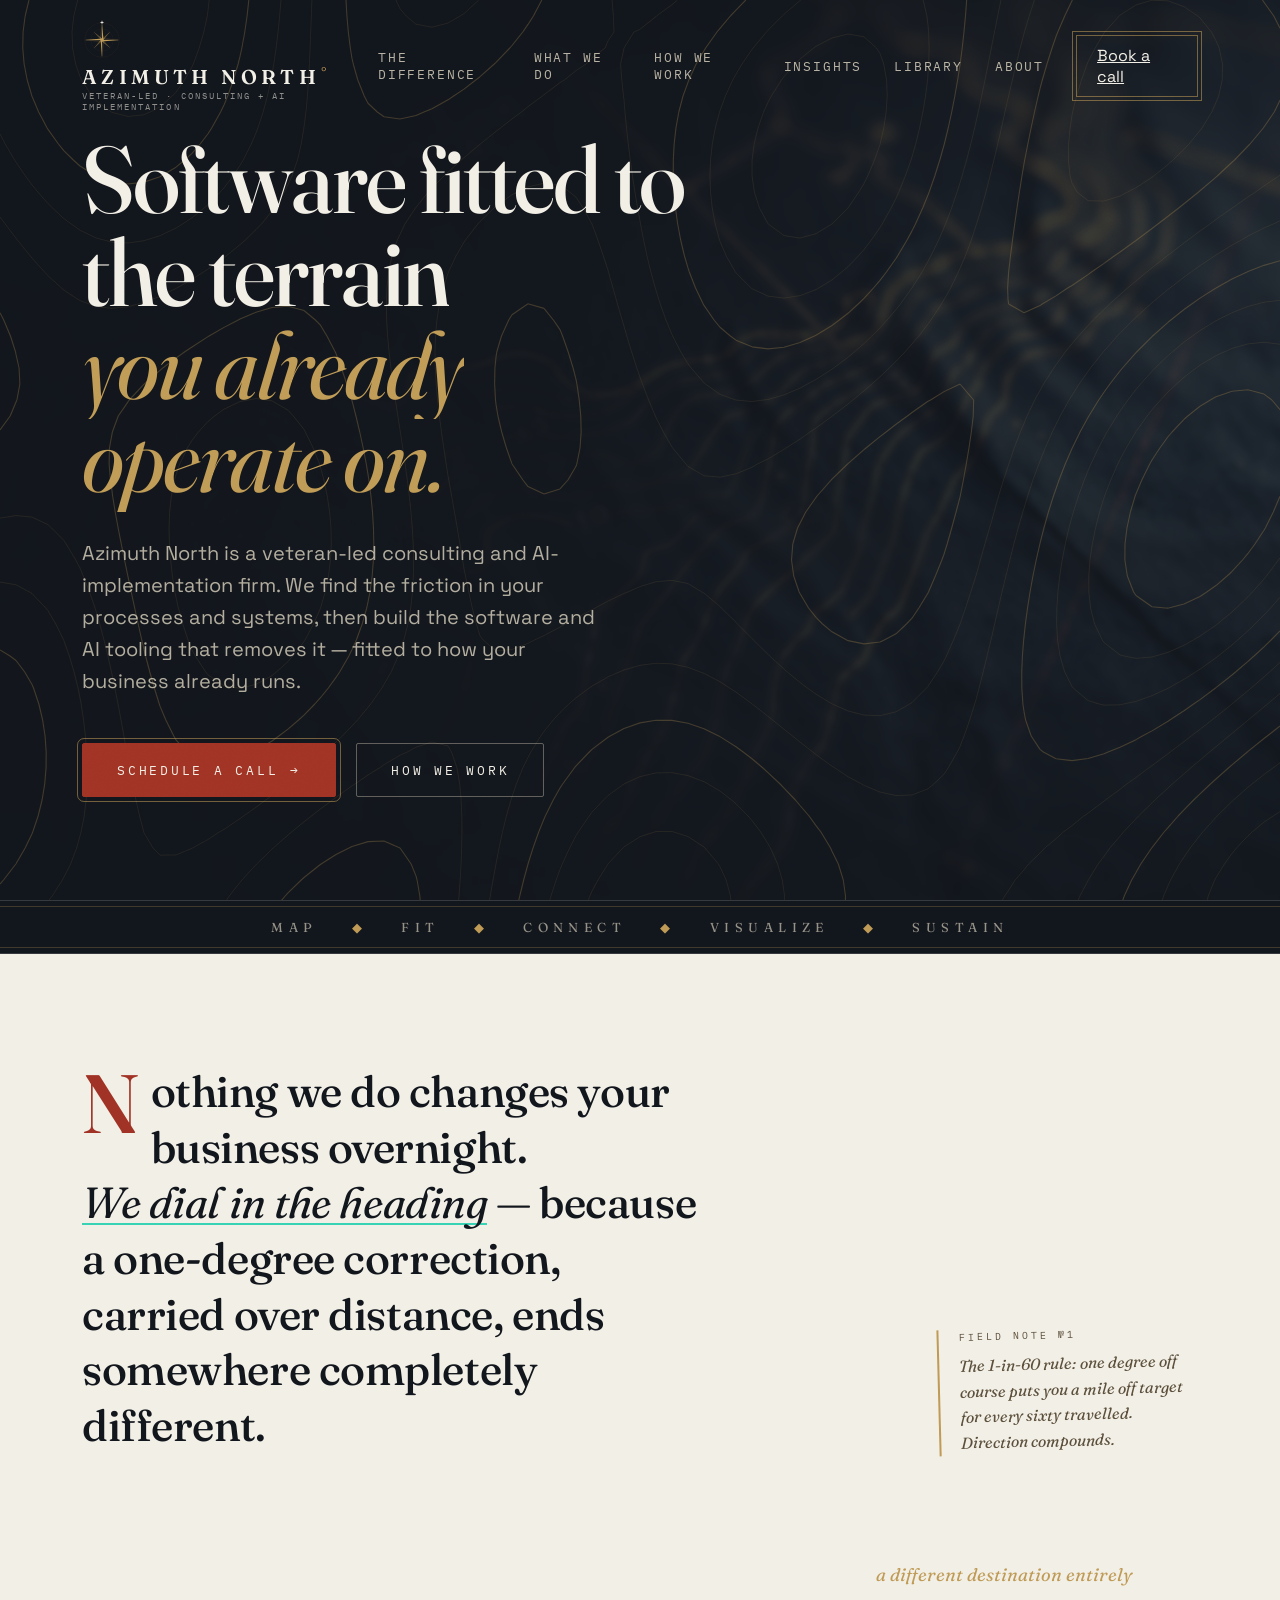
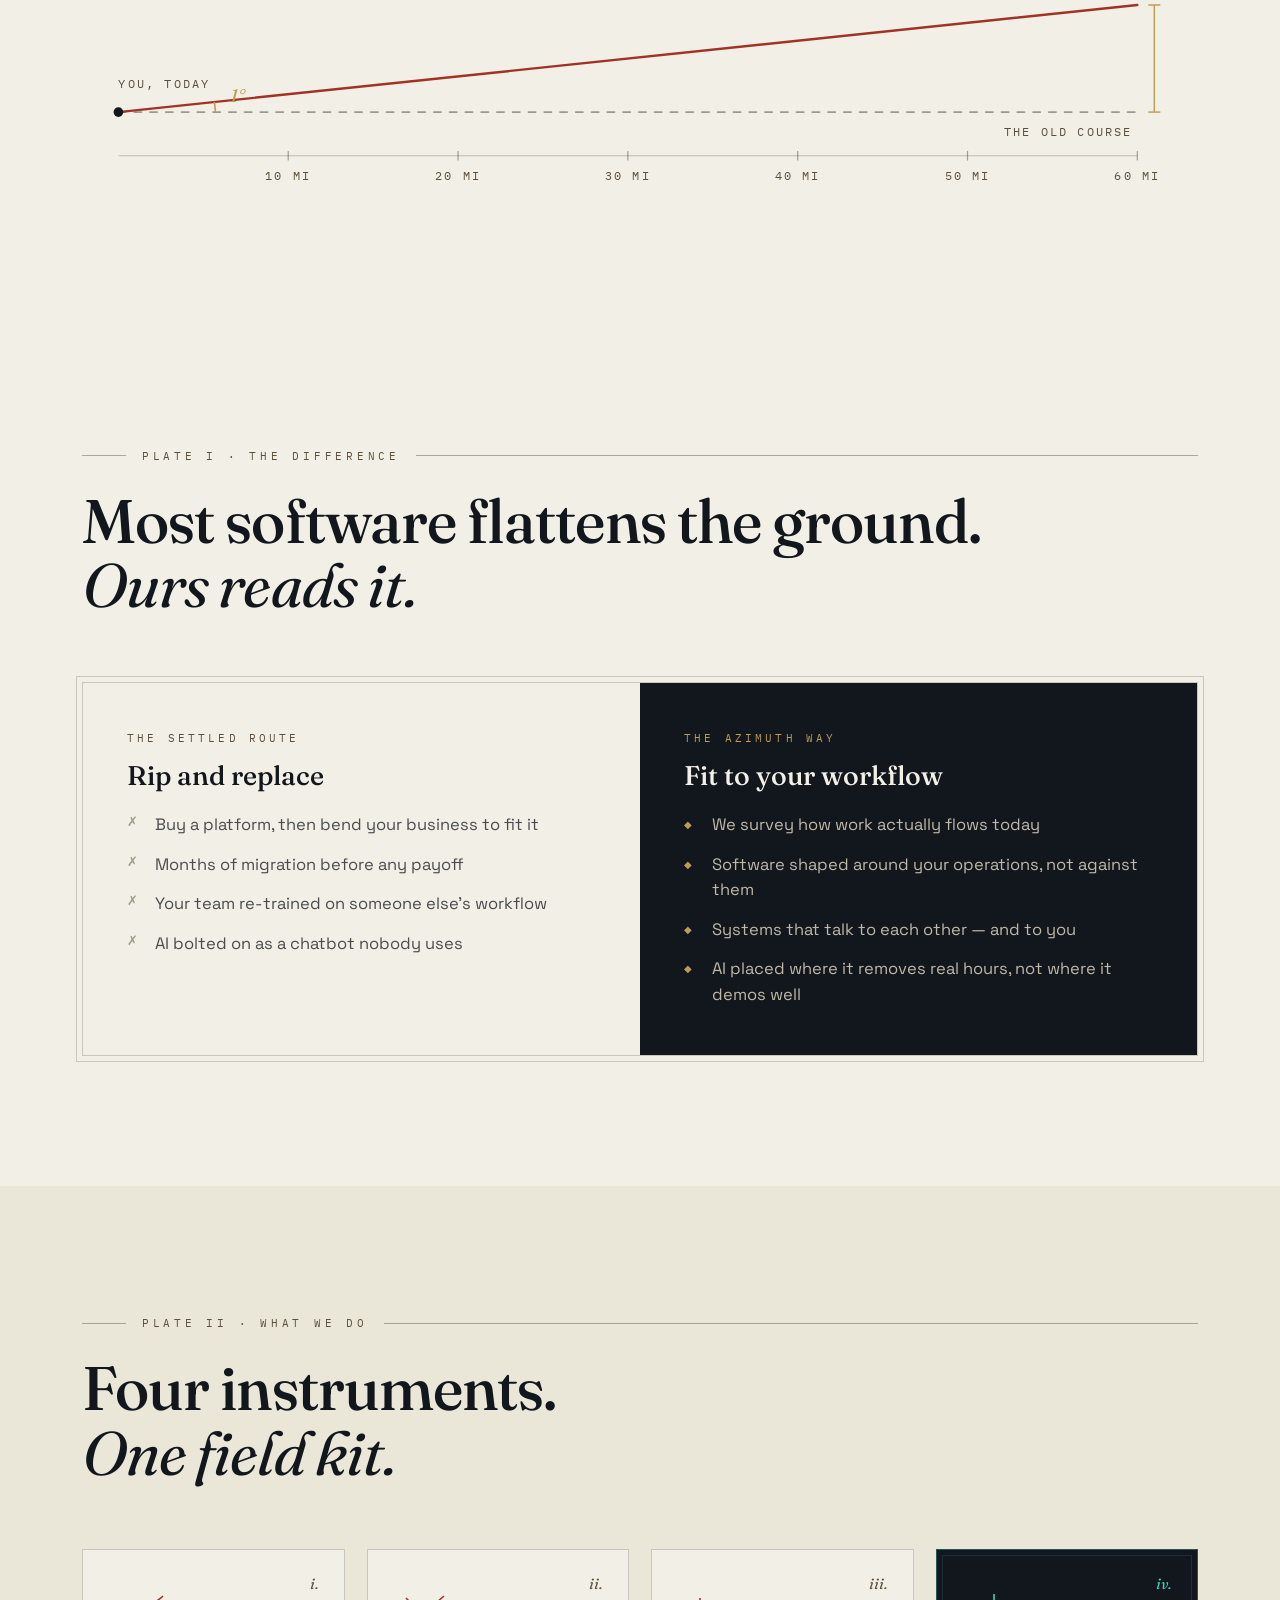
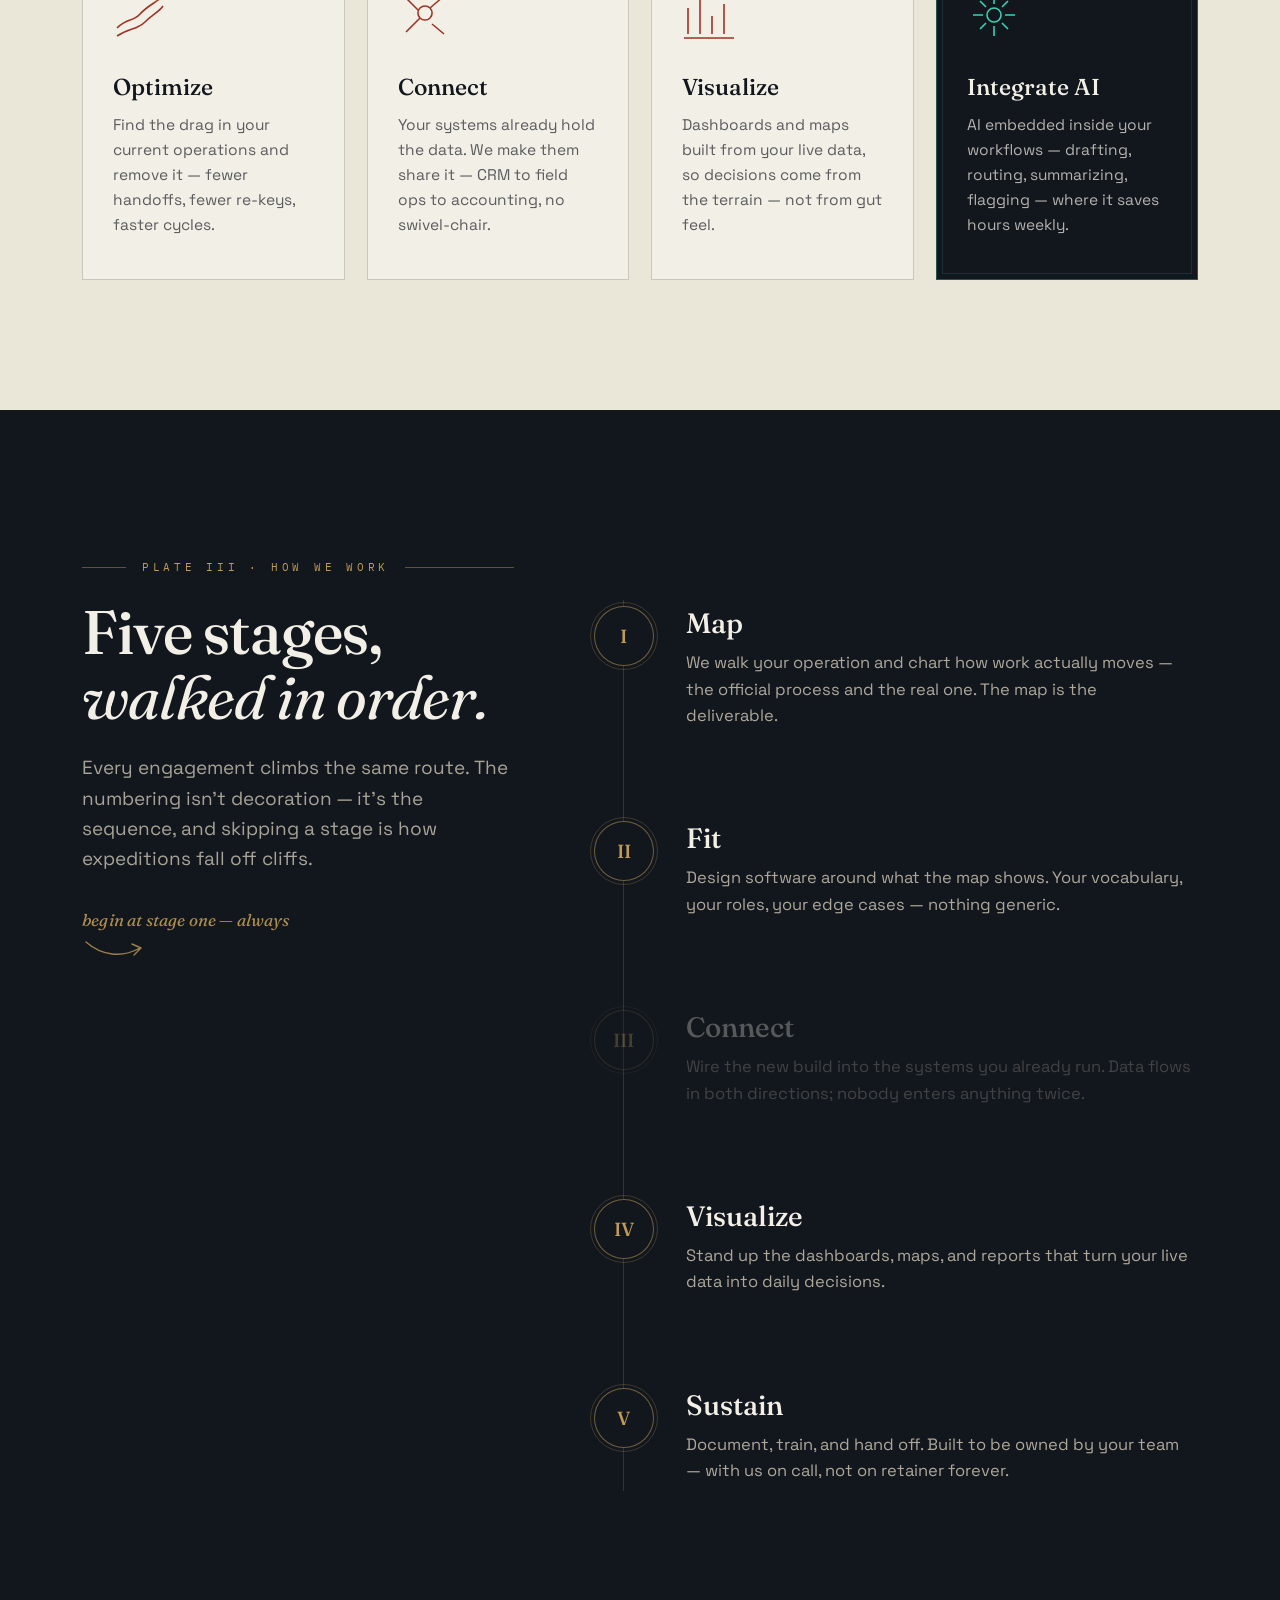
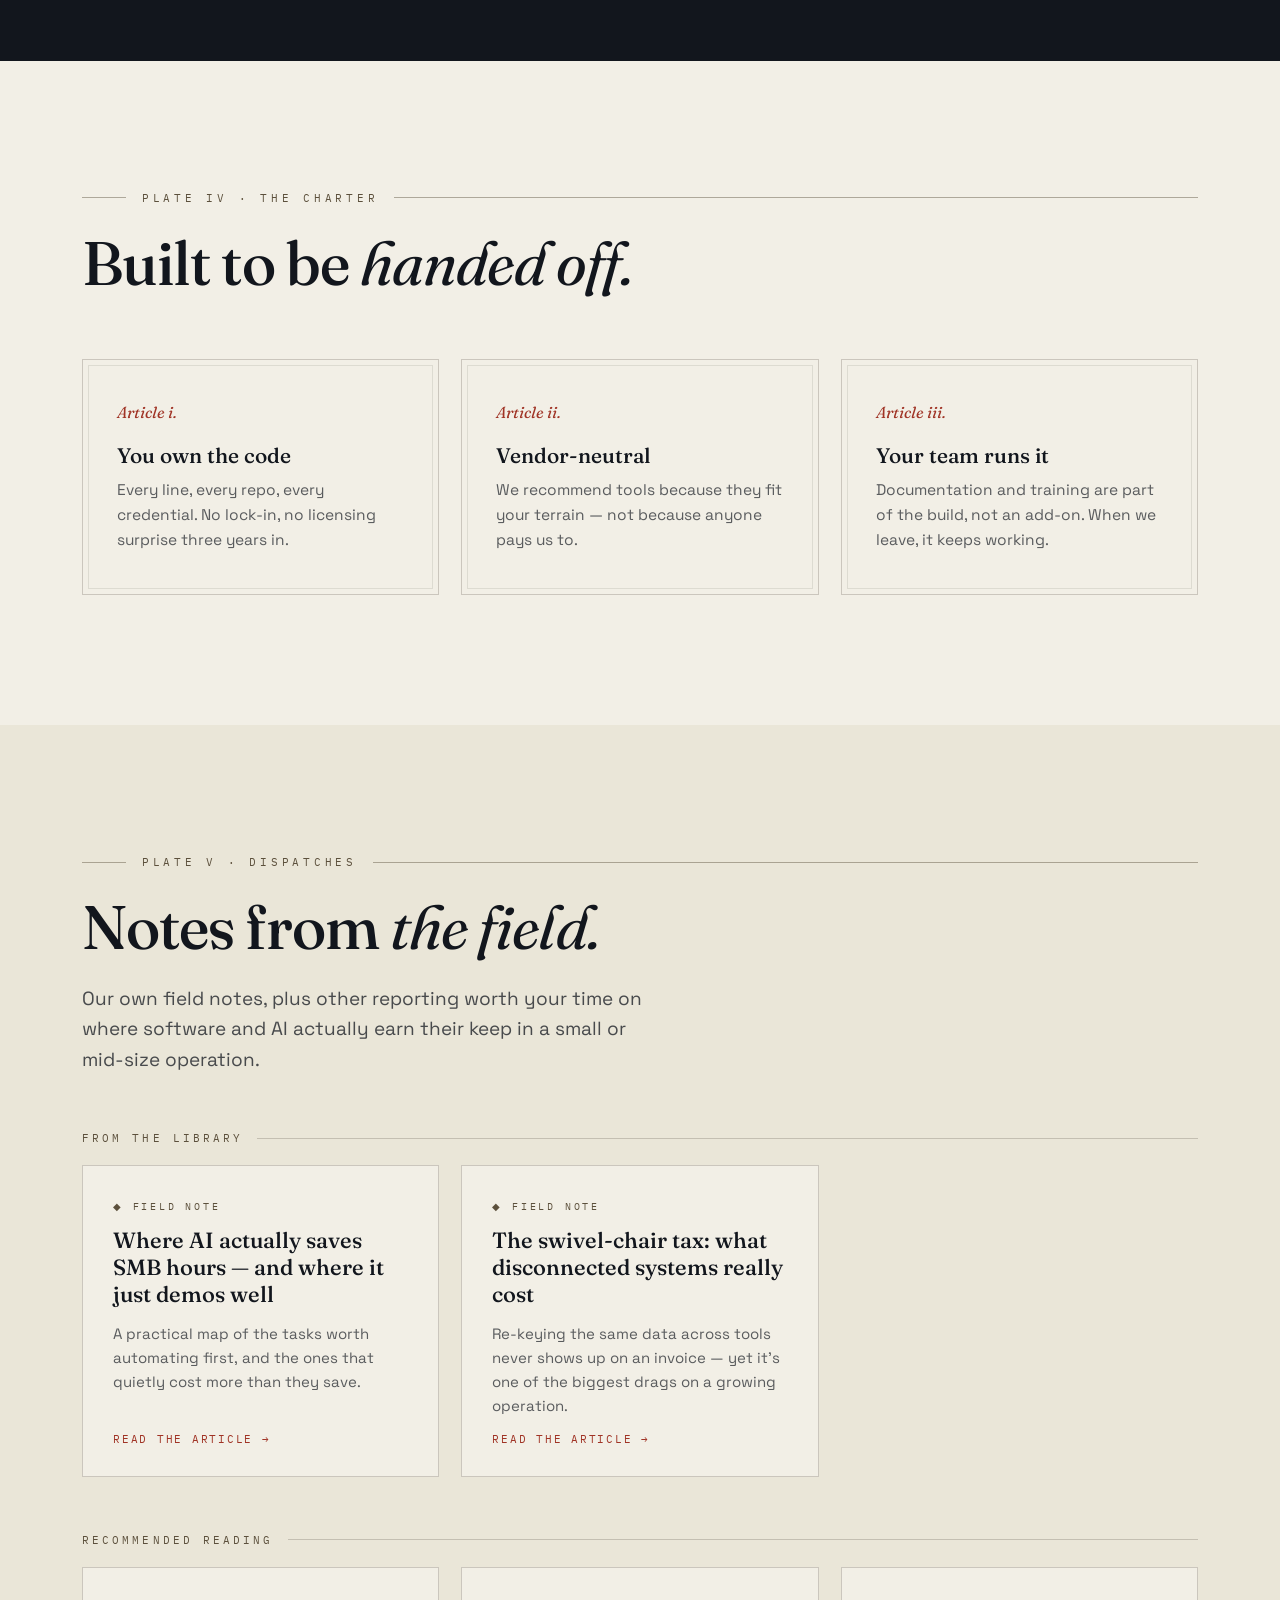
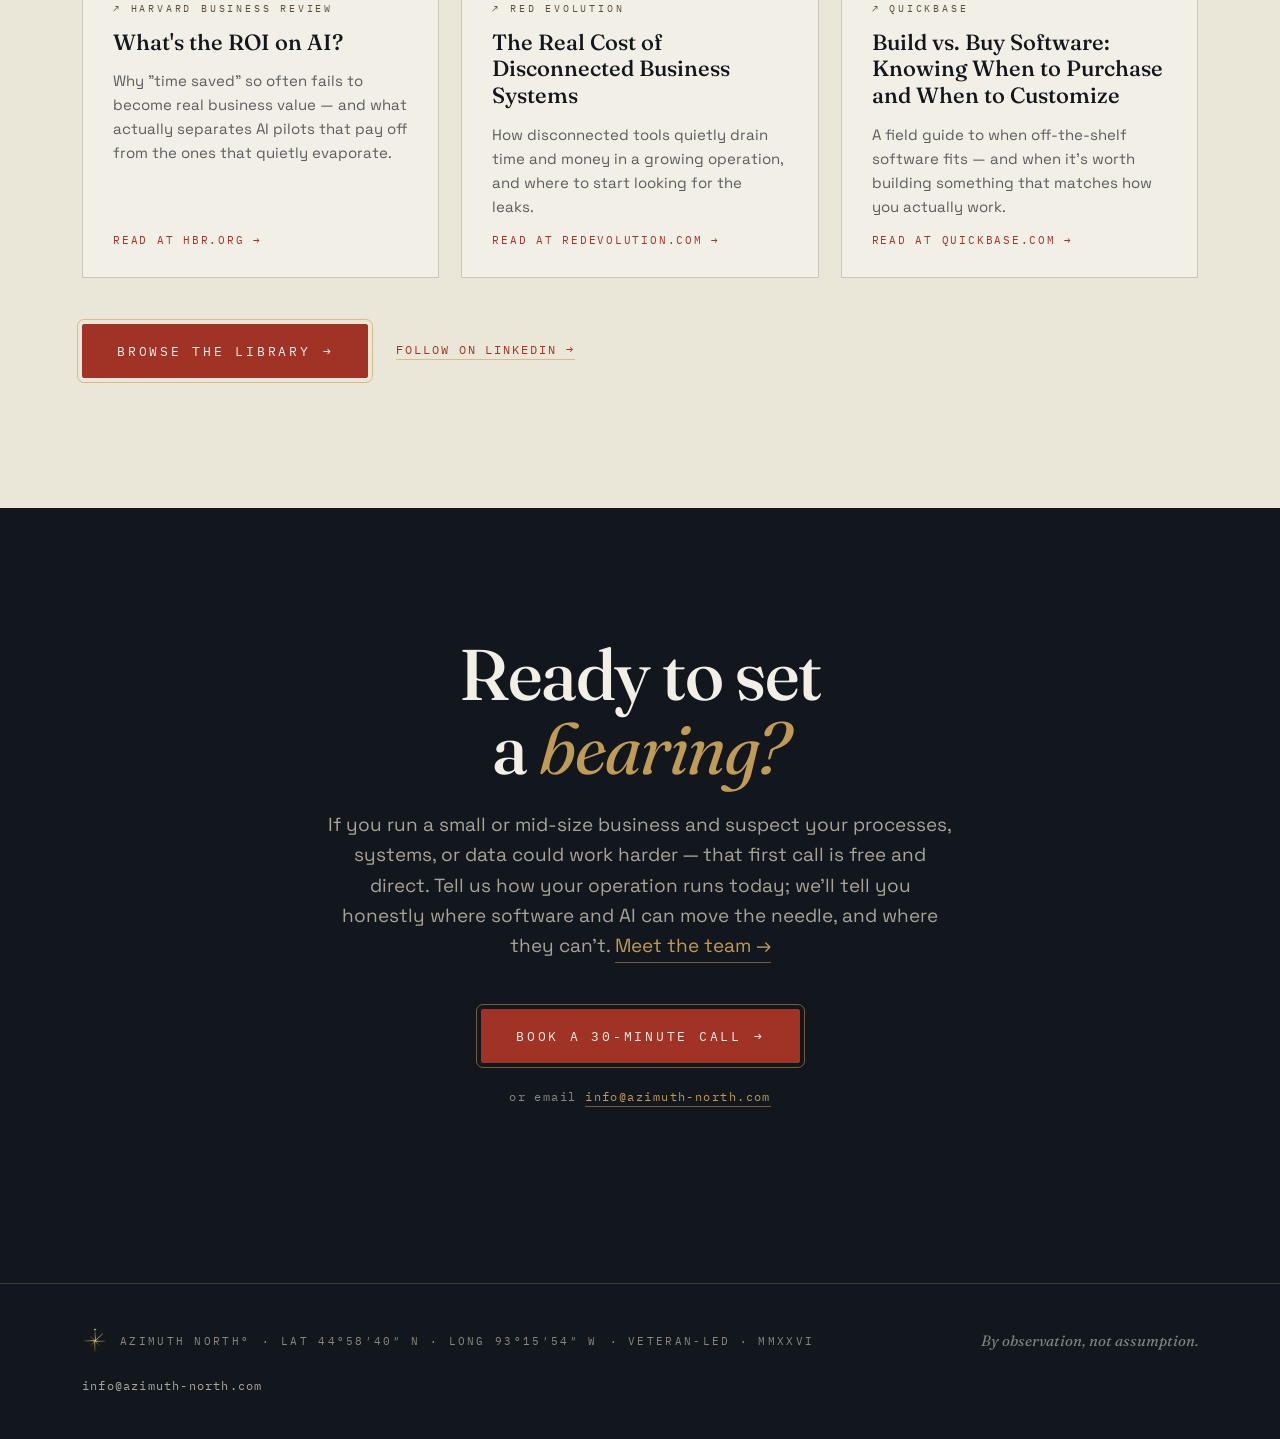
==== commit b1196832: "Fix P0/P2/P3 issues from impeccable design critique Ran a dual-agent design critique (design review " ====
--- a/index.html
+++ b/index.html
@@ -77,7 +77,8 @@
 .on-dark .epigraph{color:rgba(242,239,230,.6)}
 
 /* reveal choreography */
-.rv{opacity:0;transform:translateY(34px);transition:opacity .9s cubic-bezier(.22,1,.36,1),transform .9s cubic-bezier(.22,1,.36,1)}
+.rv{transition:opacity .9s cubic-bezier(.22,1,.36,1),transform .9s cubic-bezier(.22,1,.36,1)}
+html.js .rv:not(.in){opacity:0;transform:translateY(34px)}
 .rv.in{opacity:1;transform:none}
 .rv-d1{transition-delay:.08s}.rv-d2{transition-delay:.16s}.rv-d3{transition-delay:.24s}.rv-d4{transition-delay:.32s}
 
@@ -93,12 +94,28 @@
 .brand .deg{color:var(--brass);font-weight:400;font-size:.7em;vertical-align:.5em;margin-left:1px}
 .brand .wm-stack{display:flex;flex-direction:column;gap:3px}
 .brand .wm-sub{font-family:var(--mono);font-size:8.5px;letter-spacing:.24em;text-transform:uppercase;color:rgba(242,239,230,.55)}
+.nav-right{display:flex;gap:32px;align-items:center}
 .nav-links{display:flex;gap:32px;align-items:center}
 .nav-links a{color:rgba(239,230,208,.75);text-decoration:none;font-size:13px;font-family:var(--mono);letter-spacing:.14em;text-transform:uppercase;transition:color .25s}
 .nav-links a:hover,.nav-links a:focus-visible{color:var(--brass)}
-.nav-cta{border:1px solid var(--brass-dim);outline:1px solid var(--brass-dim);outline-offset:3px;padding:9px 20px;color:var(--paper) !important;transition:border-color .25s,background .25s,outline-color .25s}
+.nav-cta{position:relative;border:1px solid var(--brass-dim);outline:1px solid var(--brass-dim);outline-offset:3px;padding:9px 20px;color:var(--paper) !important;transition:border-color .25s,background .25s,outline-color .25s}
+.nav-cta::before{content:"";position:absolute;inset:-8px}
+/* invisible tap-area expansion for small inline links (44x44px min touch target) */
+.tap-target{position:relative;display:inline-block}
+.tap-target::before{content:"";position:absolute;inset:-16px}
 .nav-cta:hover{border-color:var(--brass);outline-color:var(--brass);background:rgba(191,155,86,.12)}
-@media(max-width:760px){.nav-links a:not(.nav-cta){display:none}}
+.nav-toggle{display:none;background:none;border:none;padding:10px;cursor:pointer;flex-direction:column;gap:5px;width:44px;height:44px;align-items:center;justify-content:center;flex-shrink:0}
+.nav-toggle span{display:block;width:22px;height:2px;background:var(--paper);transition:transform .3s cubic-bezier(.22,1,.36,1),opacity .2s}
+nav.open .nav-toggle span:nth-child(1){transform:translateY(7px) rotate(45deg)}
+nav.open .nav-toggle span:nth-child(2){opacity:0}
+nav.open .nav-toggle span:nth-child(3){transform:translateY(-7px) rotate(-45deg)}
+@media(max-width:900px){
+  nav .wrap{position:relative}
+  .nav-toggle{display:flex}
+  .nav-links{position:absolute;top:100%;left:0;right:0;flex-direction:column;align-items:stretch;gap:0;background:rgba(18,22,29,.97);backdrop-filter:blur(14px);border-top:1px solid var(--line-dark);padding:6px 32px 18px;max-height:0;overflow:hidden;transition:max-height .35s cubic-bezier(.22,1,.36,1)}
+  .nav-links a{padding:14px 0;border-bottom:1px solid var(--line-dark);font-size:14px}
+  nav.open .nav-links{max-height:420px}
+}
 
 /* ---------- hero ---------- */
 #hero{min-height:100svh;background:var(--ink);color:var(--paper);display:flex;align-items:center;overflow:hidden}
@@ -123,7 +140,8 @@
 .hero-plate::before{content:"";width:44px;height:1px;background:var(--brass-dim)}
 h1{font-family:var(--disp);font-weight:500;font-size:clamp(46px,7.4vw,100px);line-height:.98;letter-spacing:-.02em;margin:30px 0 32px;max-width:13ch}
 h1 .word{display:inline-block;overflow:hidden;vertical-align:top;padding-bottom:.08em;margin-bottom:-.08em}
-h1 .word span{display:inline-block;transform:translateY(115%);transition:transform 1s cubic-bezier(.22,1,.36,1)}
+h1 .word span{display:inline-block;transition:transform 1s cubic-bezier(.22,1,.36,1)}
+html.js body:not(.loaded) h1 .word span{transform:translateY(115%)}
 body.loaded h1 .word span{transform:none}
 h1 em{font-style:italic;font-weight:400;color:var(--brass)}
 .hero-sub{font-size:20px;line-height:1.6;color:rgba(239,230,208,.72);max-width:520px;margin-bottom:46px}
@@ -175,7 +193,7 @@
 #frontier .st em u{text-decoration:none;background:linear-gradient(var(--mint),var(--mint)) no-repeat 0 92%/0% 2px;transition:background-size 1.1s cubic-bezier(.22,1,.36,1) .3s}
 #frontier .st.in em u{background-size:100% 2px}
 #frontier .sub{font-family:var(--disp);font-style:italic;font-size:16px;color:var(--sepia);max-width:26ch;line-height:1.6;transform:rotate(-1.5deg);border-left:2px solid var(--brass);padding-left:20px}
-#frontier .sub b{font-family:var(--mono);font-style:normal;font-weight:400;font-size:10px;letter-spacing:.3em;text-transform:uppercase;display:block;margin-bottom:8px;color:var(--brass)}
+#frontier .sub b{font-family:var(--mono);font-style:normal;font-weight:400;font-size:10px;letter-spacing:.3em;text-transform:uppercase;display:block;margin-bottom:8px;color:var(--sepia)}
 
 /* ---------- one-degree diagram ---------- */
 .thesis{margin-top:64px;width:100%}
@@ -184,7 +202,8 @@
 .thesis .anno-t{font-family:var(--disp);font-style:italic;font-size:15px;fill:var(--brass)}
 .thesis .draw{stroke-dasharray:860;stroke-dashoffset:860;transition:stroke-dashoffset 2.2s cubic-bezier(.22,1,.36,1) .2s}
 .thesis .draw2{transition-delay:.55s}
-.thesis .fade{opacity:0;transition:opacity .8s ease 2.2s}
+.thesis .fade{transition:opacity .8s ease 2.2s}
+html.js .thesis:not(.in) .fade{opacity:0}
 .thesis.in .draw{stroke-dashoffset:0}
 .thesis.in .fade{opacity:1}
 
@@ -260,11 +279,11 @@
 .insight::after{content:"";position:absolute;inset:5px;border:1px solid transparent;transition:border-color .45s;pointer-events:none}
 .insight:hover{transform:translateY(-8px);box-shadow:0 26px 48px -22px rgba(46,38,26,.4);border-color:var(--brass)}
 .insight:hover::after{border-color:rgba(191,155,86,.4)}
-.insight .in-tag{font-family:var(--mono);font-size:10px;letter-spacing:.28em;text-transform:uppercase;color:var(--brass);display:flex;align-items:center;gap:9px}
+.insight .in-tag{font-family:var(--mono);font-size:10px;letter-spacing:.28em;text-transform:uppercase;color:var(--sepia);display:flex;align-items:center;gap:9px}
 .insight h3{font-family:var(--disp);font-size:22px;font-weight:500;line-height:1.22;color:var(--ink)}
 .insight p{font-size:15px;line-height:1.6;color:rgba(18,22,29,.68);flex:1}
 .insight .read{font-family:var(--mono);font-size:11px;letter-spacing:.16em;text-transform:uppercase;color:var(--oxblood);transition:color .25s,transform .25s}
-.insight:hover .read{color:var(--brass)}
+.insight:hover .read{color:var(--sepia)}
 .insight .in-tag.ext{color:var(--sepia)}
 .insight .src{font-family:var(--mono);font-size:10.5px;letter-spacing:.08em;color:var(--sepia)}
 .in-sub{font-family:var(--mono);font-size:11px;letter-spacing:.28em;text-transform:uppercase;color:var(--sepia);display:flex;align-items:center;gap:14px}
@@ -337,12 +356,14 @@
 
 @media (prefers-reduced-motion:reduce){
   *,*::before,*::after{animation-duration:.01ms !important;animation-iteration-count:1 !important;transition-duration:.01ms !important}
-  .rv{opacity:1;transform:none}
-  h1 .word span{transform:none}
+  .rv{opacity:1 !important;transform:none !important}
+  .thesis .fade{opacity:1 !important}
+  h1 .word span{transform:none !important}
   #loader{display:none}
   .scroll-hint .line{animation:none}
 }
 </style>
+<noscript><style>#loader{display:none!important}</style></noscript>
 <meta property="og:image" content="https://azimuth-north.com/og-image.png">
 <meta property="og:image:width" content="1200">
 <meta property="og:image:height" content="630">
@@ -360,6 +381,7 @@
 <script type="application/ld+json">{"@context":"https://schema.org","@type":"WebSite","name":"Azimuth North","url":"https://azimuth-north.com"}</script>
 </head>
 <body>
+<script>document.documentElement.classList.add('js')</script>
 
 <!-- compass rose symbol, reused everywhere -->
 <svg width="0" height="0" style="position:absolute" aria-hidden="true">
@@ -404,7 +426,7 @@
 
 <nav id="nav">
   <div class="wrap">
-    <a class="brand" href="#hero" aria-label="Azimuth home">
+    <a class="brand tap-target" href="#hero" aria-label="Azimuth home">
       <svg viewBox="0 0 200 200" aria-hidden="true">
         <g color="#bf9b56"><use href="#rose"/></g>
         <g class="rose-needle" id="brandNeedle" transform="rotate(47 100 100)">
@@ -414,14 +436,19 @@
       </svg>
       <span class="wm-stack"><span class="wm">AZIMUTH&nbsp;NORTH<sup class="deg">°</sup></span><span class="wm-sub">Veteran-Led · Consulting + AI Implementation</span></span>
     </a>
-    <div class="nav-links">
-      <a href="#difference">The Difference</a>
-      <a href="#capabilities">What we do</a>
-      <a href="#process">How we work</a>
-      <a href="#insights">Insights</a>
-      <a href="library.html">Library</a>
-      <a href="about.html">About</a>
+    <div class="nav-right">
+      <div class="nav-links" id="navLinks">
+        <a href="#difference">The Difference</a>
+        <a href="#capabilities">What we do</a>
+        <a href="#process">How we work</a>
+        <a href="#insights">Insights</a>
+        <a href="library.html">Library</a>
+        <a href="about.html">About</a>
+      </div>
       <a href="https://cal.com/nicholas-vandam-gm8vid/30min" target="_blank" rel="noopener" class="nav-cta" data-cal-namespace="30min" data-cal-link="nicholas-vandam-gm8vid/30min" data-cal-config='{"layout":"month_view"}'>Book a call</a>
+      <button class="nav-toggle" id="navToggle" type="button" aria-expanded="false" aria-controls="navLinks" aria-label="Open menu">
+        <span></span><span></span><span></span>
+      </button>
     </div>
   </div>
 </nav>
@@ -659,7 +686,7 @@
 
     <div class="rv rv-d2" style="margin-top:46px;display:flex;gap:28px;align-items:center;flex-wrap:wrap">
       <a class="btn btn-solid" href="library.html" data-magnetic><span>Browse the library</span> <span class="arrow">→</span></a>
-      <a href="https://www.linkedin.com/in/nicholasvandam/" target="_blank" rel="noopener" style="font-family:var(--mono);font-size:12px;letter-spacing:.16em;text-transform:uppercase;color:var(--oxblood);text-decoration:none;border-bottom:1px solid var(--brass-dim);padding-bottom:2px">Follow on LinkedIn →</a>
+      <a class="tap-target" href="https://www.linkedin.com/in/nicholasvandam/" target="_blank" rel="noopener" style="font-family:var(--mono);font-size:12px;letter-spacing:.16em;text-transform:uppercase;color:var(--oxblood);text-decoration:none;border-bottom:1px solid var(--brass-dim);padding-bottom:2px">Follow on LinkedIn →</a>
     </div>
   </div>
 </section>
@@ -669,10 +696,10 @@
   <canvas id="ctaTerrain" aria-hidden="true"></canvas>
   <div class="wrap">
     <h2 class="rv">Ready to set<br>a <em>bearing?</em></h2>
-    <p class="rv rv-d1">If you run a small or mid-size business and suspect your processes, systems, or data could work harder — that first call is free and direct. Tell us how your operation runs today; we'll tell you honestly where software and AI can move the needle, and where they can't. <a href="about.html" style="color:var(--brass);text-decoration:none;border-bottom:1px solid var(--brass-dim)">Meet the team →</a></p>
+    <p class="rv rv-d1">If you run a small or mid-size business and suspect your processes, systems, or data could work harder — that first call is free and direct. Tell us how your operation runs today; we'll tell you honestly where software and AI can move the needle, and where they can't. <a class="tap-target" href="about.html" style="color:var(--brass);text-decoration:none;border-bottom:1px solid var(--brass-dim)">Meet the team →</a></p>
     <div class="rv rv-d2">
       <a class="btn btn-solid" href="https://cal.com/nicholas-vandam-gm8vid/30min" target="_blank" rel="noopener" data-cal-namespace="30min" data-cal-link="nicholas-vandam-gm8vid/30min" data-cal-config='{"layout":"month_view"}' data-magnetic><span>Book a 30-minute call</span> <span class="arrow">→</span></a>
-      <p style="margin-top:24px;font-family:var(--mono);font-size:12px;letter-spacing:.12em;color:rgba(239,230,208,.55)">or email <a href="mailto:info@azimuth-north.com" style="color:var(--brass);text-decoration:none;border-bottom:1px solid var(--brass-dim)">info@azimuth-north.com</a></p>
+      <p style="margin-top:24px;font-family:var(--mono);font-size:12px;letter-spacing:.12em;color:rgba(239,230,208,.55)">or email <a class="tap-target" href="mailto:info@azimuth-north.com" style="color:var(--brass);text-decoration:none;border-bottom:1px solid var(--brass-dim)">info@azimuth-north.com</a></p>
     </div>
   </div>
 </section>
@@ -687,7 +714,7 @@
       AZIMUTH NORTH°<span class="coords-long"> · LAT 44°58′40″ N · LONG 93°15′54″ W</span> · VETERAN-LED · MMXXVI
     </span>
     <span style="font-family:var(--disp);font-style:italic;font-size:15px;color:rgba(242,239,230,.5)">By observation, not assumption.</span>
-    <span><a href="mailto:info@azimuth-north.com">info@azimuth-north.com</a></span>
+    <span><a class="tap-target" href="mailto:info@azimuth-north.com">info@azimuth-north.com</a></span>
   </div>
 </footer>
 
@@ -856,6 +883,24 @@
 },{threshold:.18});
 document.querySelectorAll('.rv, .cap').forEach(el=>rvObs.observe(el));
 
+/* ================= mobile nav toggle ================= */
+const navToggle = document.getElementById('navToggle');
+const navEl = document.getElementById('nav');
+if(navToggle){
+  navToggle.addEventListener('click', ()=>{
+    const open = navEl.classList.toggle('open');
+    navToggle.setAttribute('aria-expanded', open ? 'true' : 'false');
+  });
+  document.querySelectorAll('#navLinks a').forEach(a=>{
+    a.addEventListener('click', ()=>{ navEl.classList.remove('open'); navToggle.setAttribute('aria-expanded','false'); });
+  });
+  document.addEventListener('keydown', e=>{
+    if(e.key === 'Escape' && navEl.classList.contains('open')){
+      navEl.classList.remove('open'); navToggle.setAttribute('aria-expanded','false'); navToggle.focus();
+    }
+  });
+}
+
 /* ================= nav state + brand needle sweeps with scroll ================= */
 const nav = document.getElementById('nav');
 const brandNeedle = document.getElementById('brandNeedle');
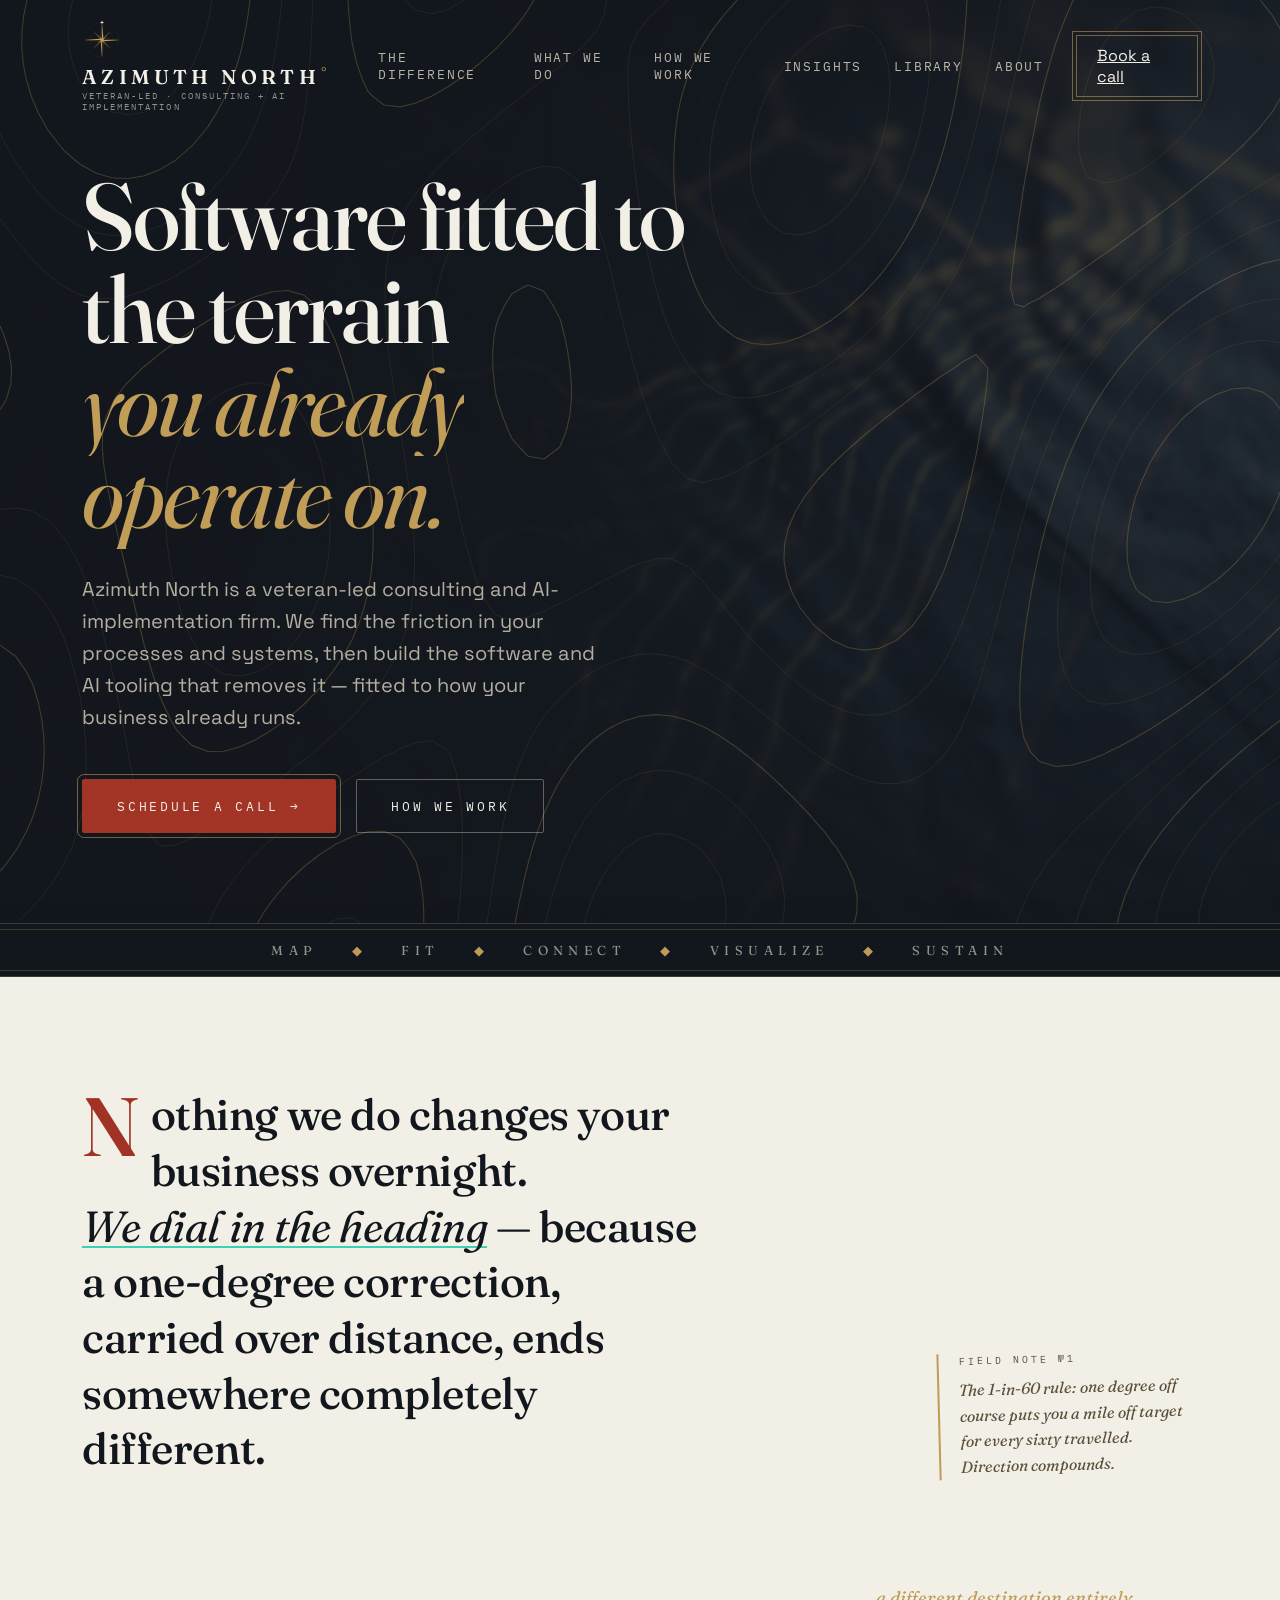
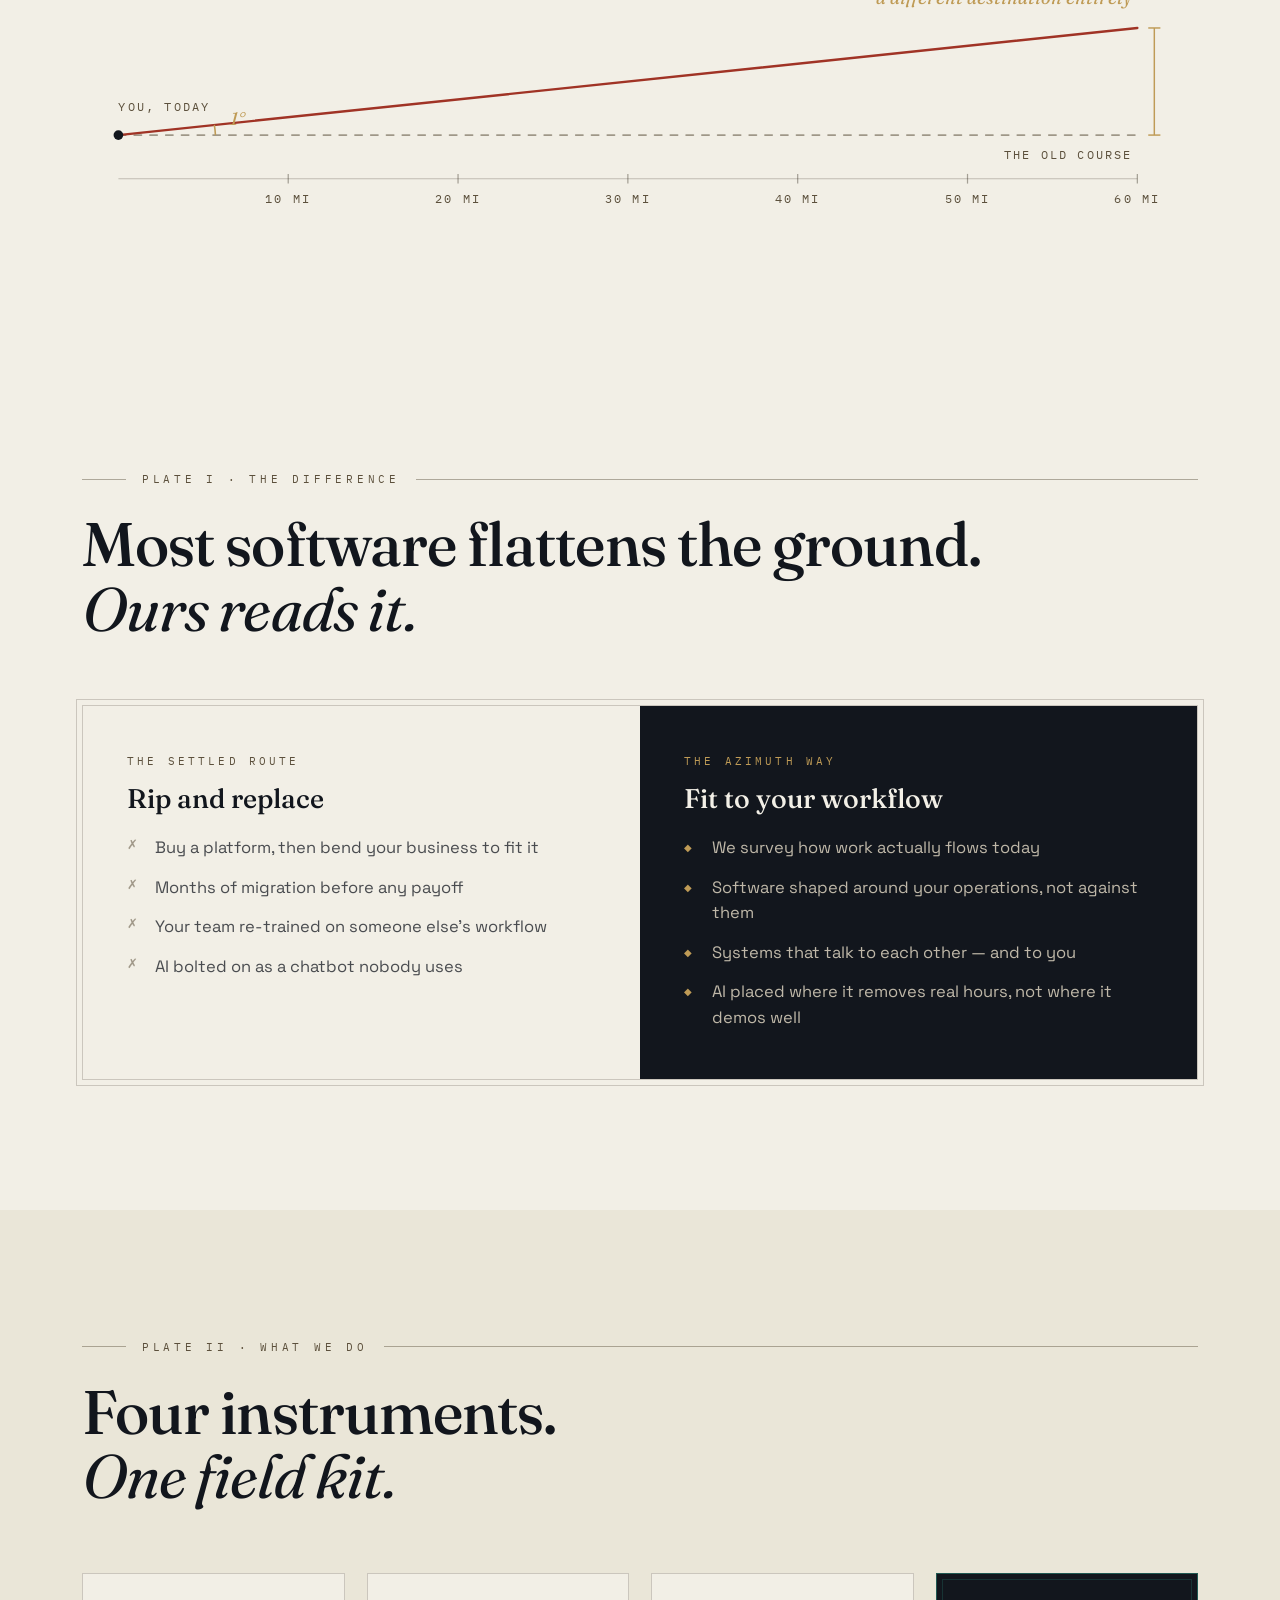
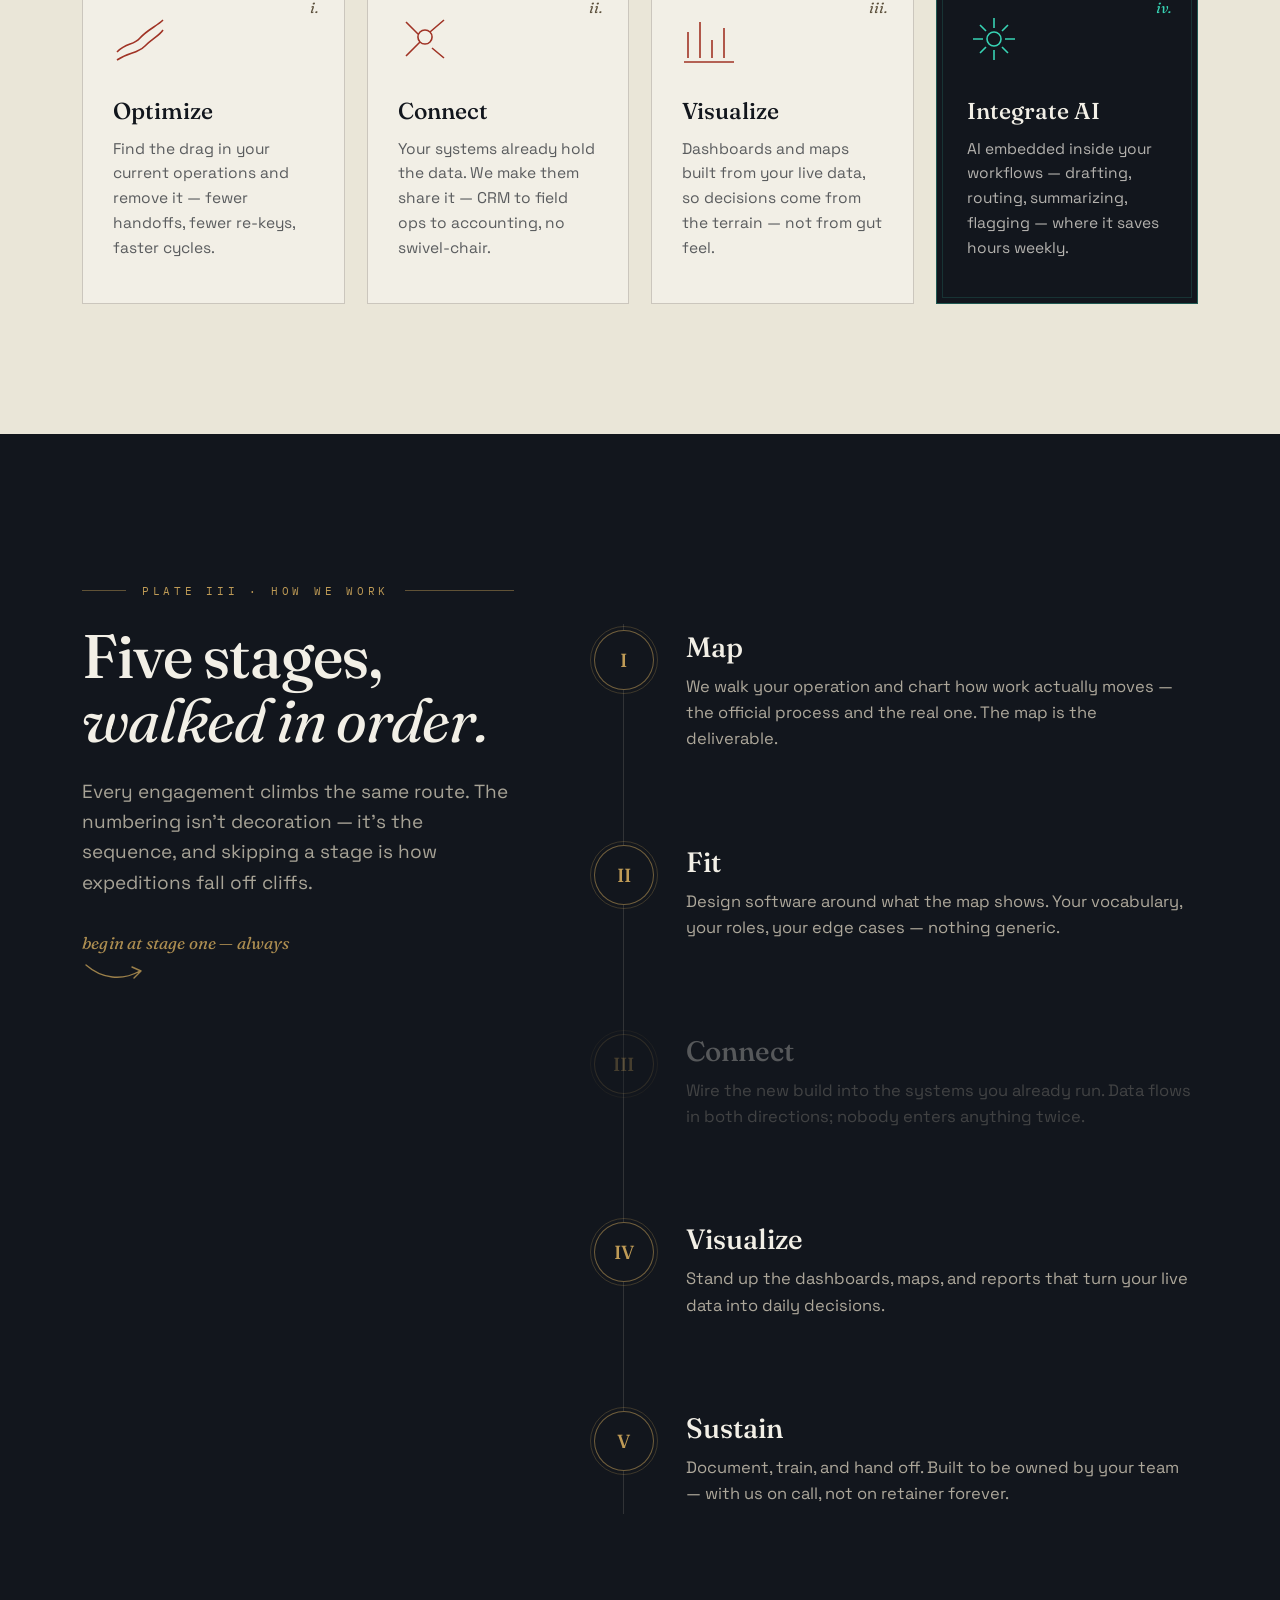
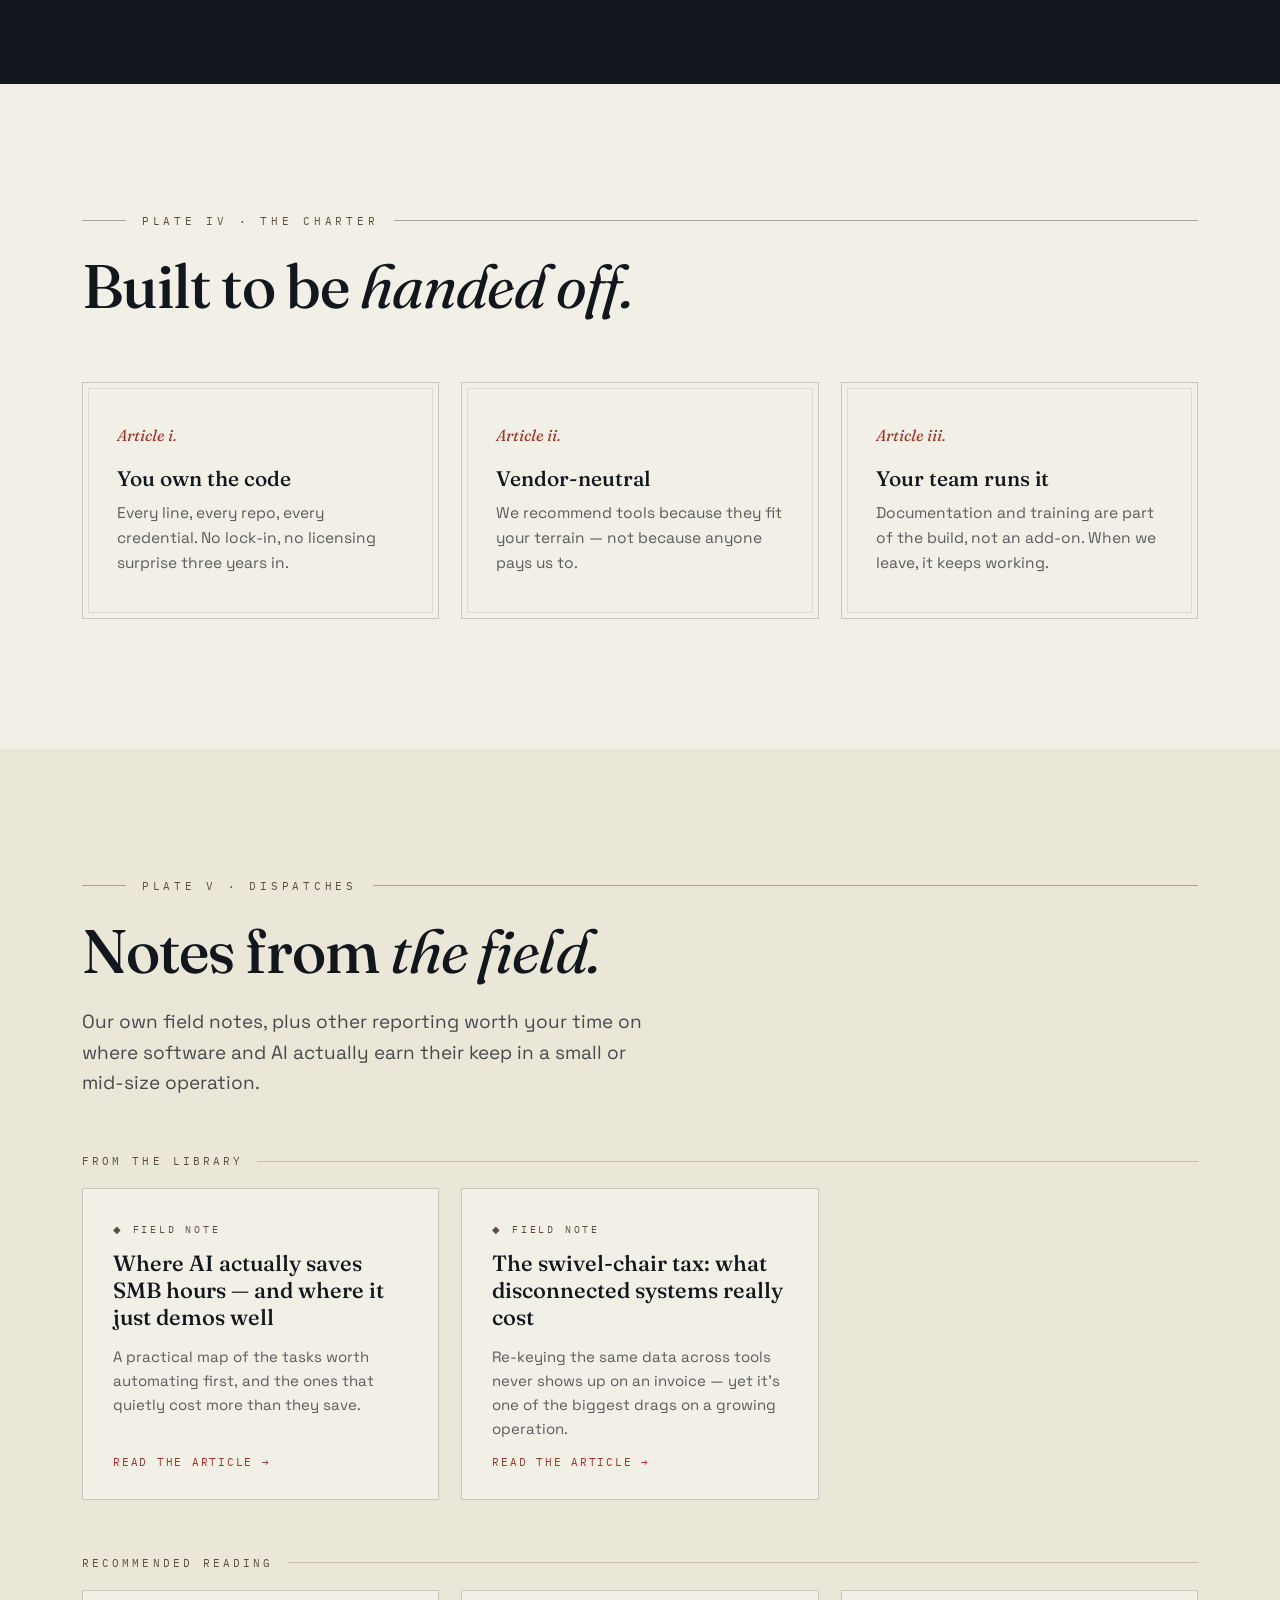
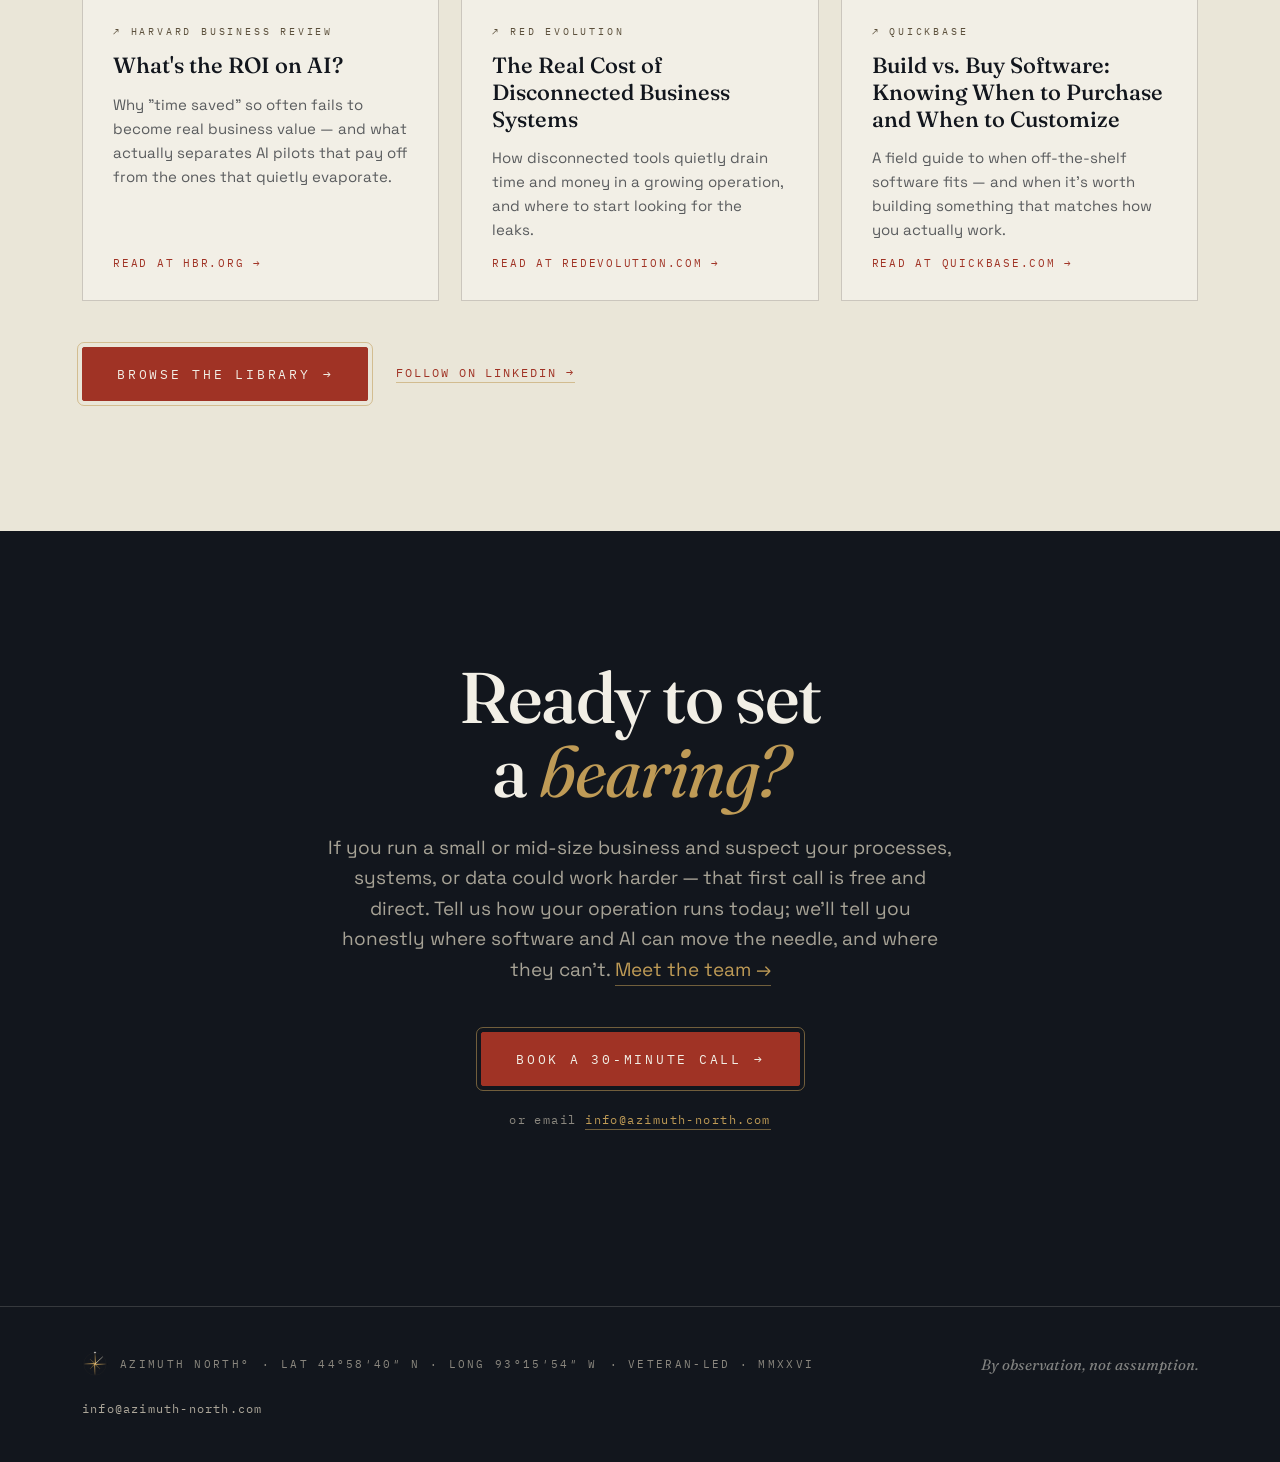
==== commit 6987fe86: "Add vertical padding to hero so headline clears fixed nav on short viewports Co-Authored-By: Claude " ====
--- a/index.html
+++ b/index.html
@@ -118,7 +118,7 @@
 }
 
 /* ---------- hero ---------- */
-#hero{min-height:100svh;background:var(--ink);color:var(--paper);display:flex;align-items:center;overflow:hidden}
+#hero{min-height:100svh;background:var(--ink);color:var(--paper);display:flex;align-items:center;overflow:hidden;padding:140px 0 90px}
 /* AI-generated survey chart, sits quietly beneath the live terrain for depth */
 #hero .chart-bg{position:absolute;inset:-28px;z-index:0;pointer-events:none;
   background-image:linear-gradient(90deg,rgba(18,22,29,.98) 0%,rgba(18,22,29,.9) 40%,rgba(18,22,29,.55) 100%),url("assets/hero-bg.jpg");
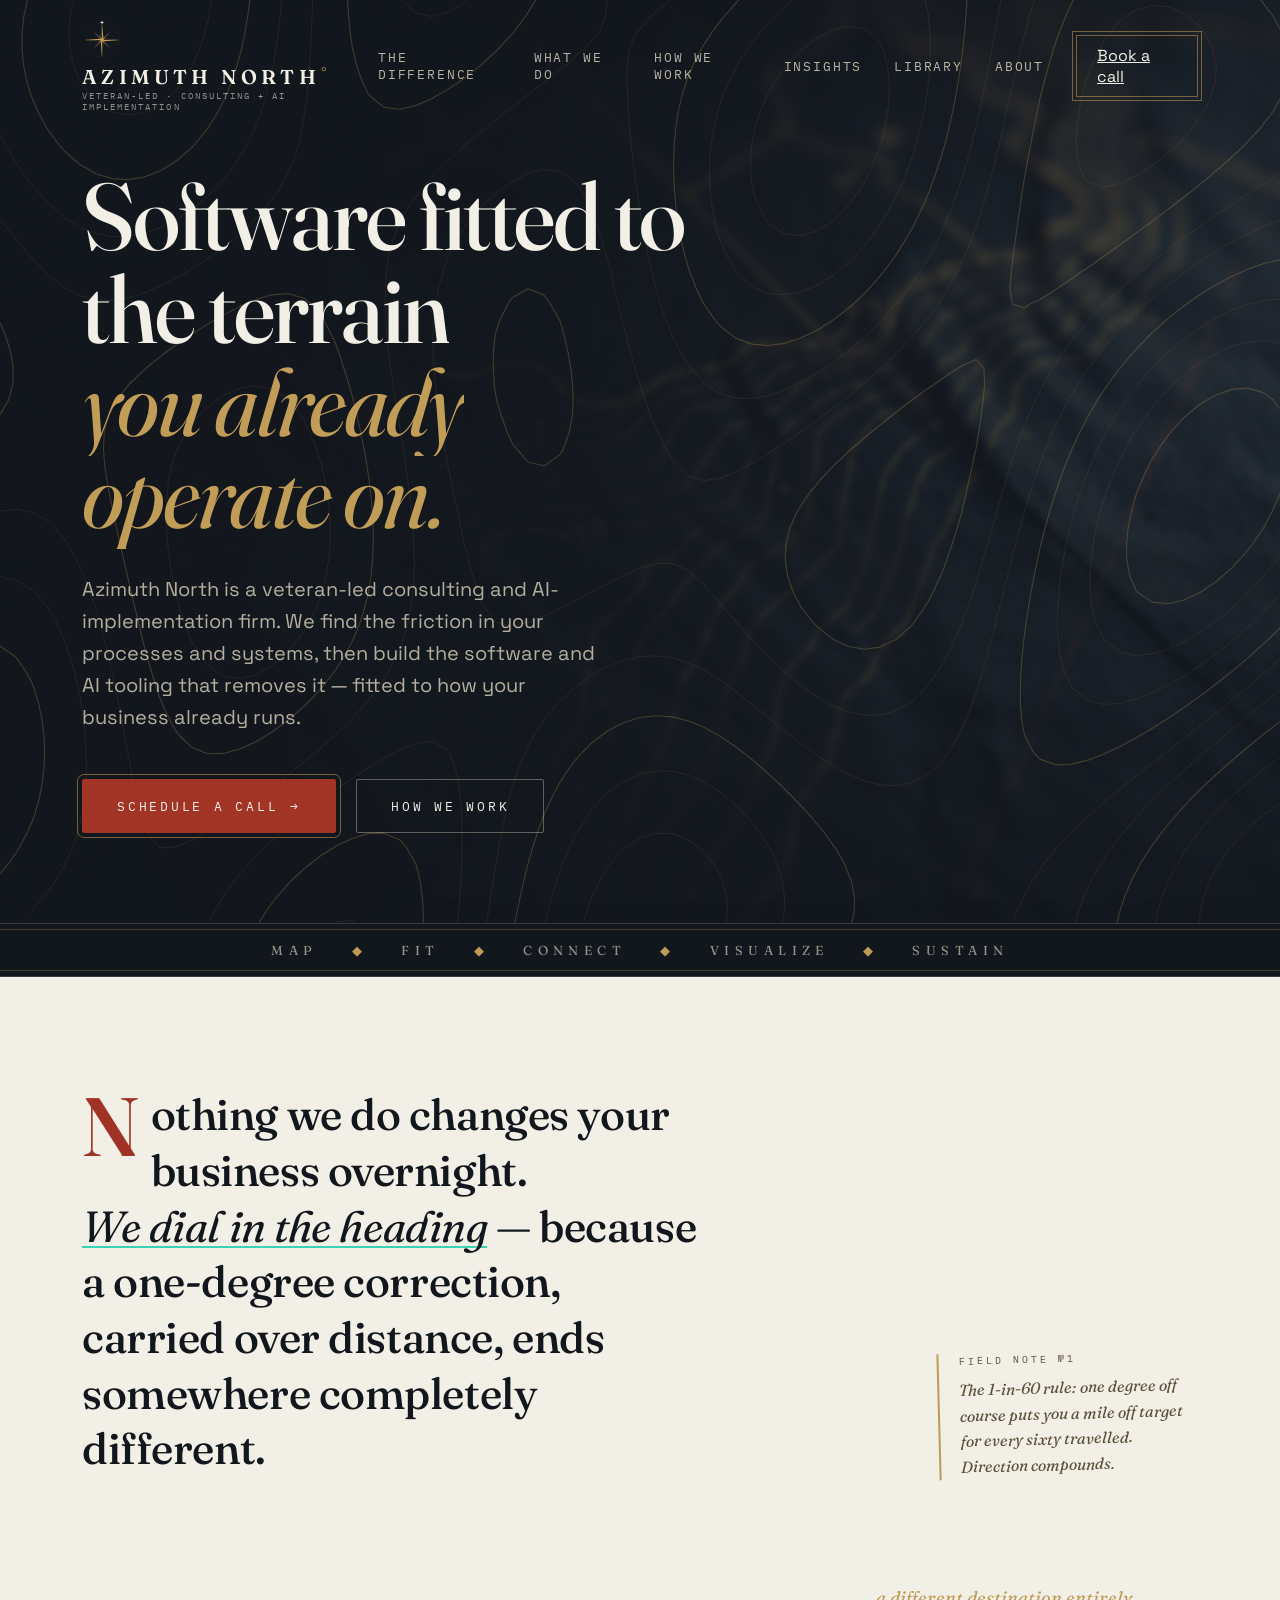
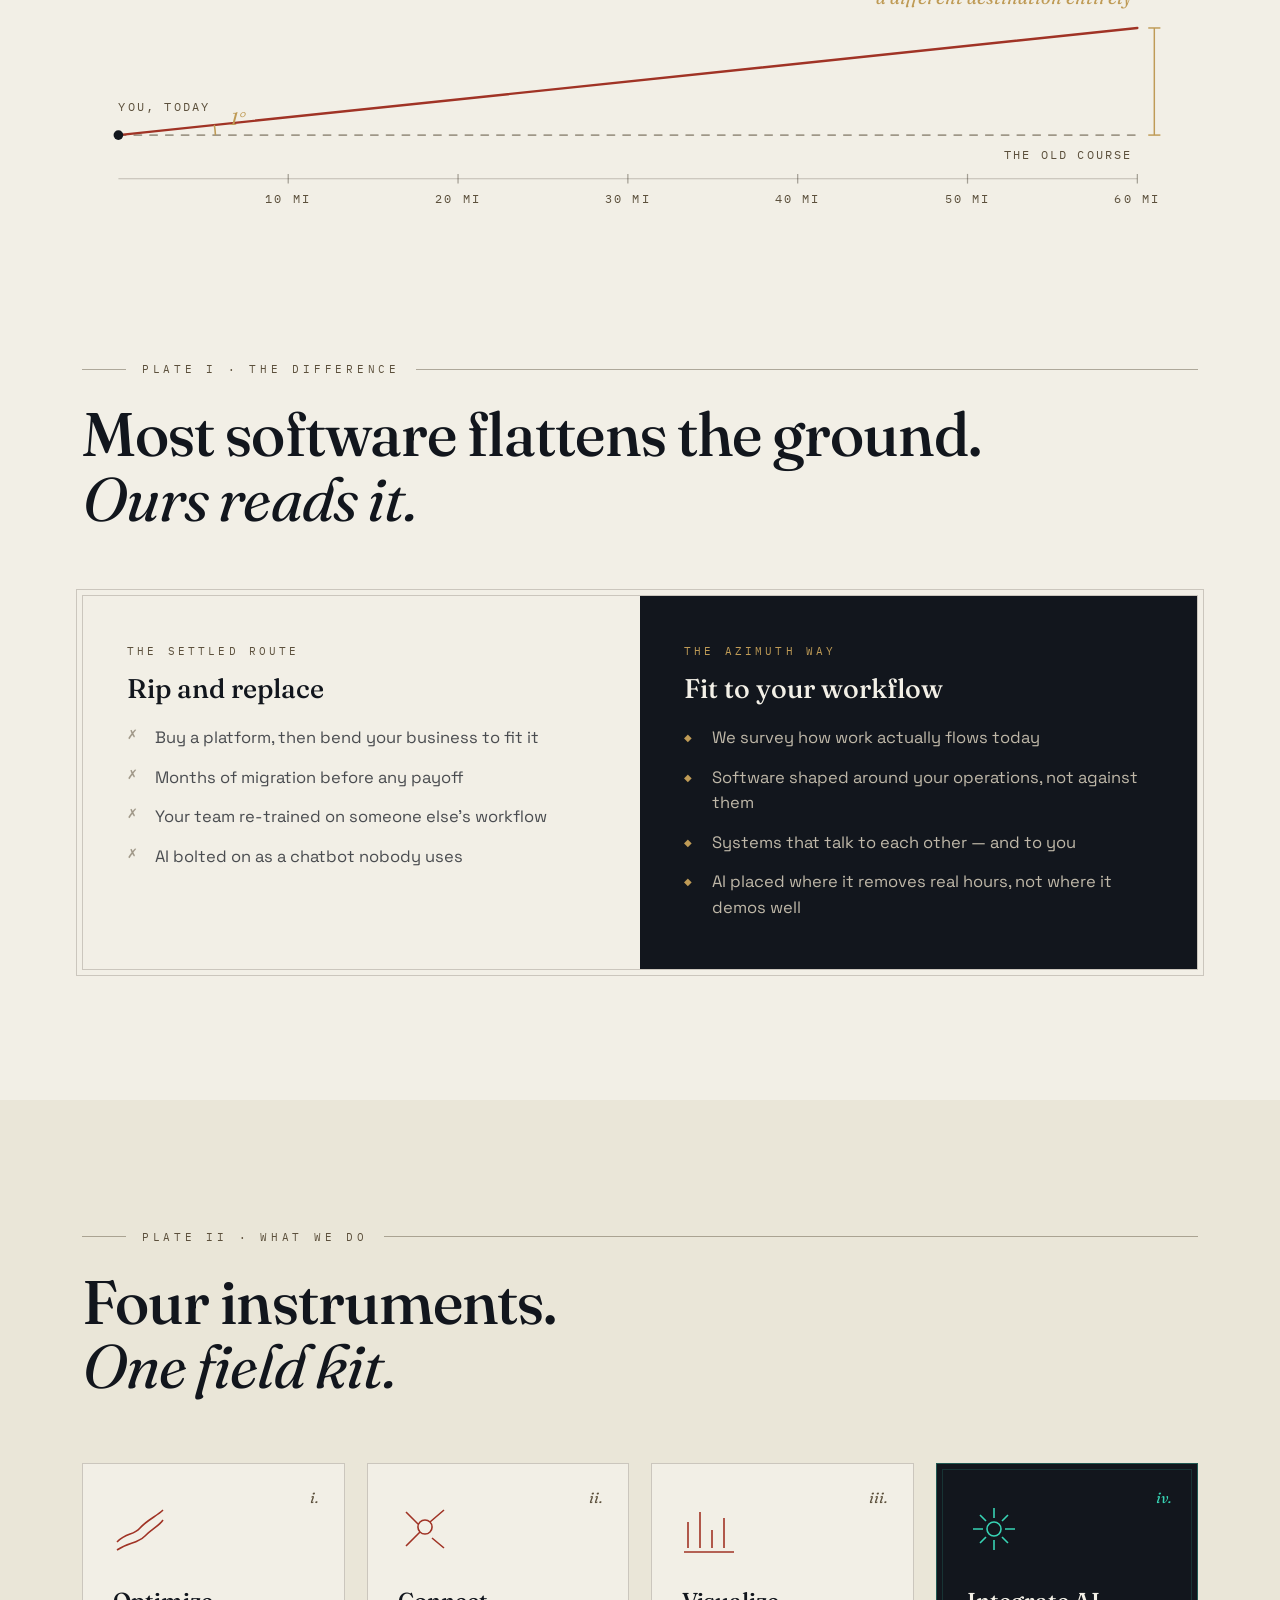
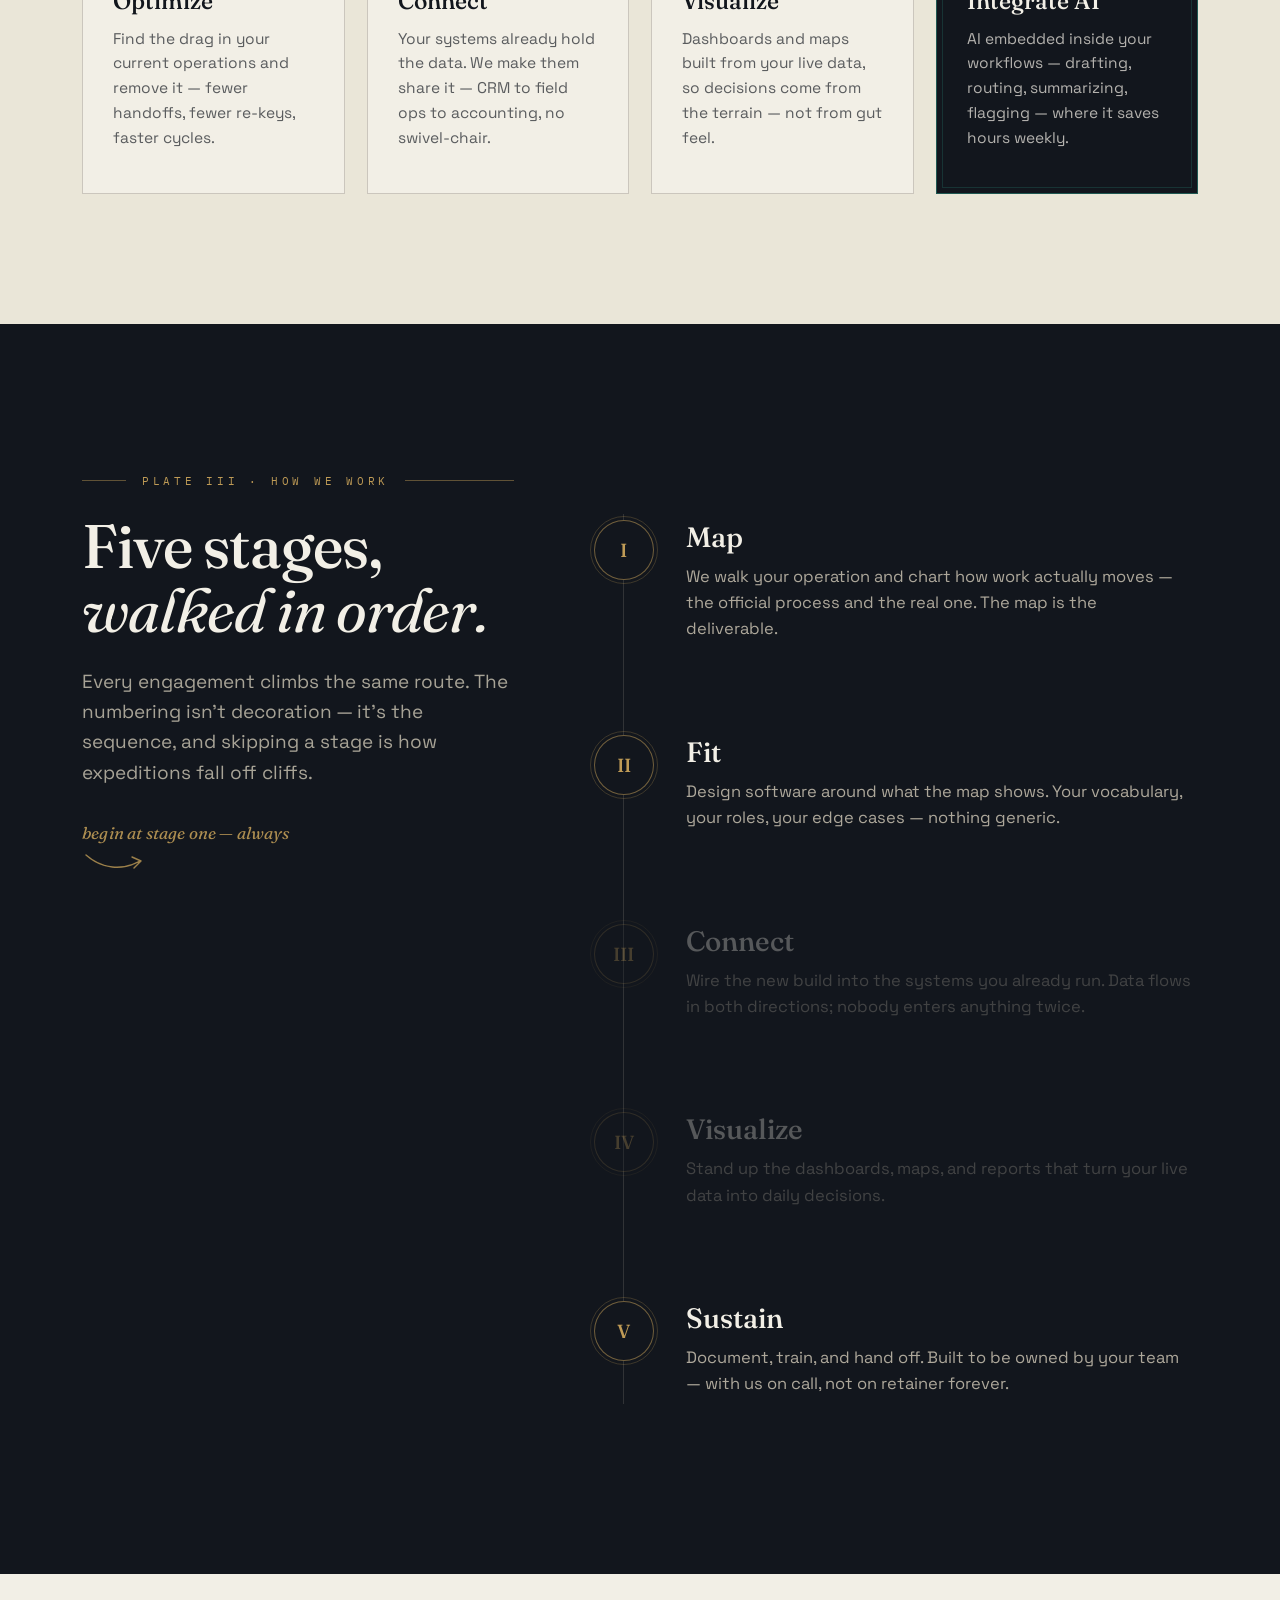
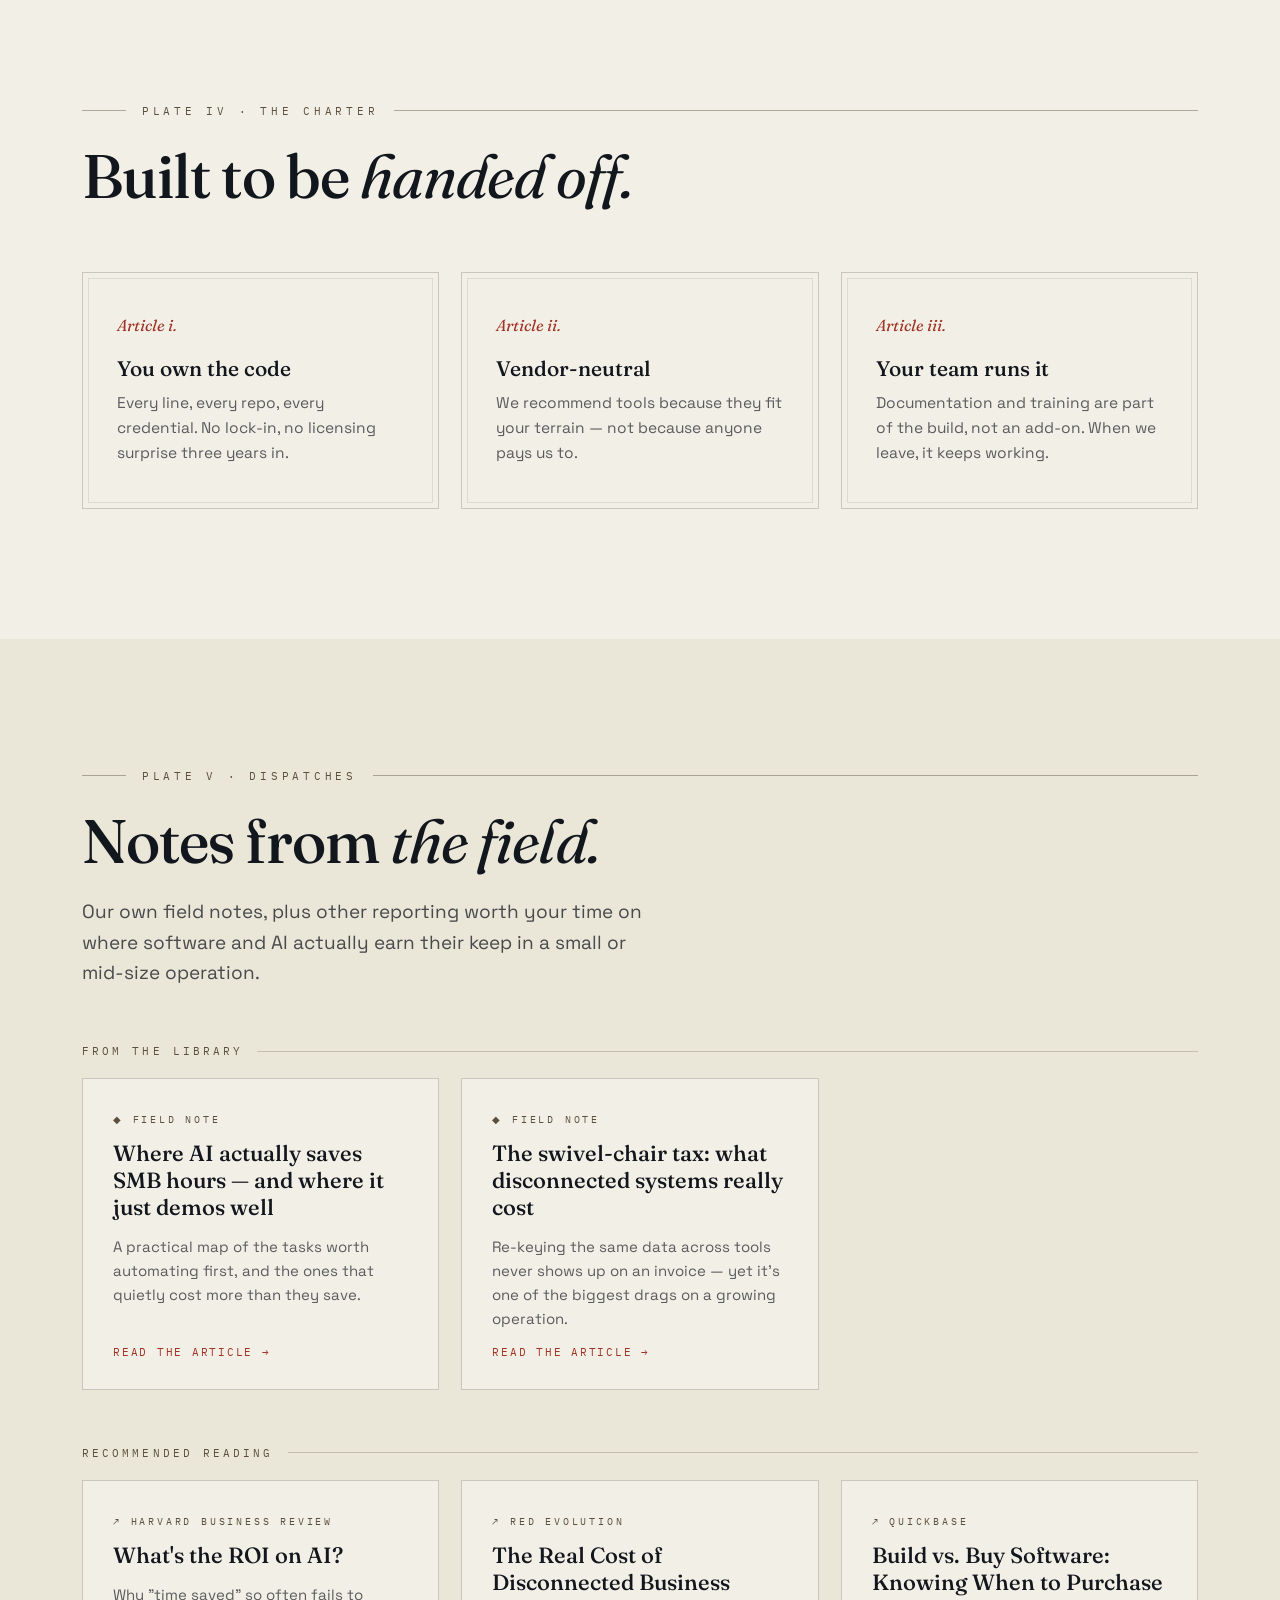
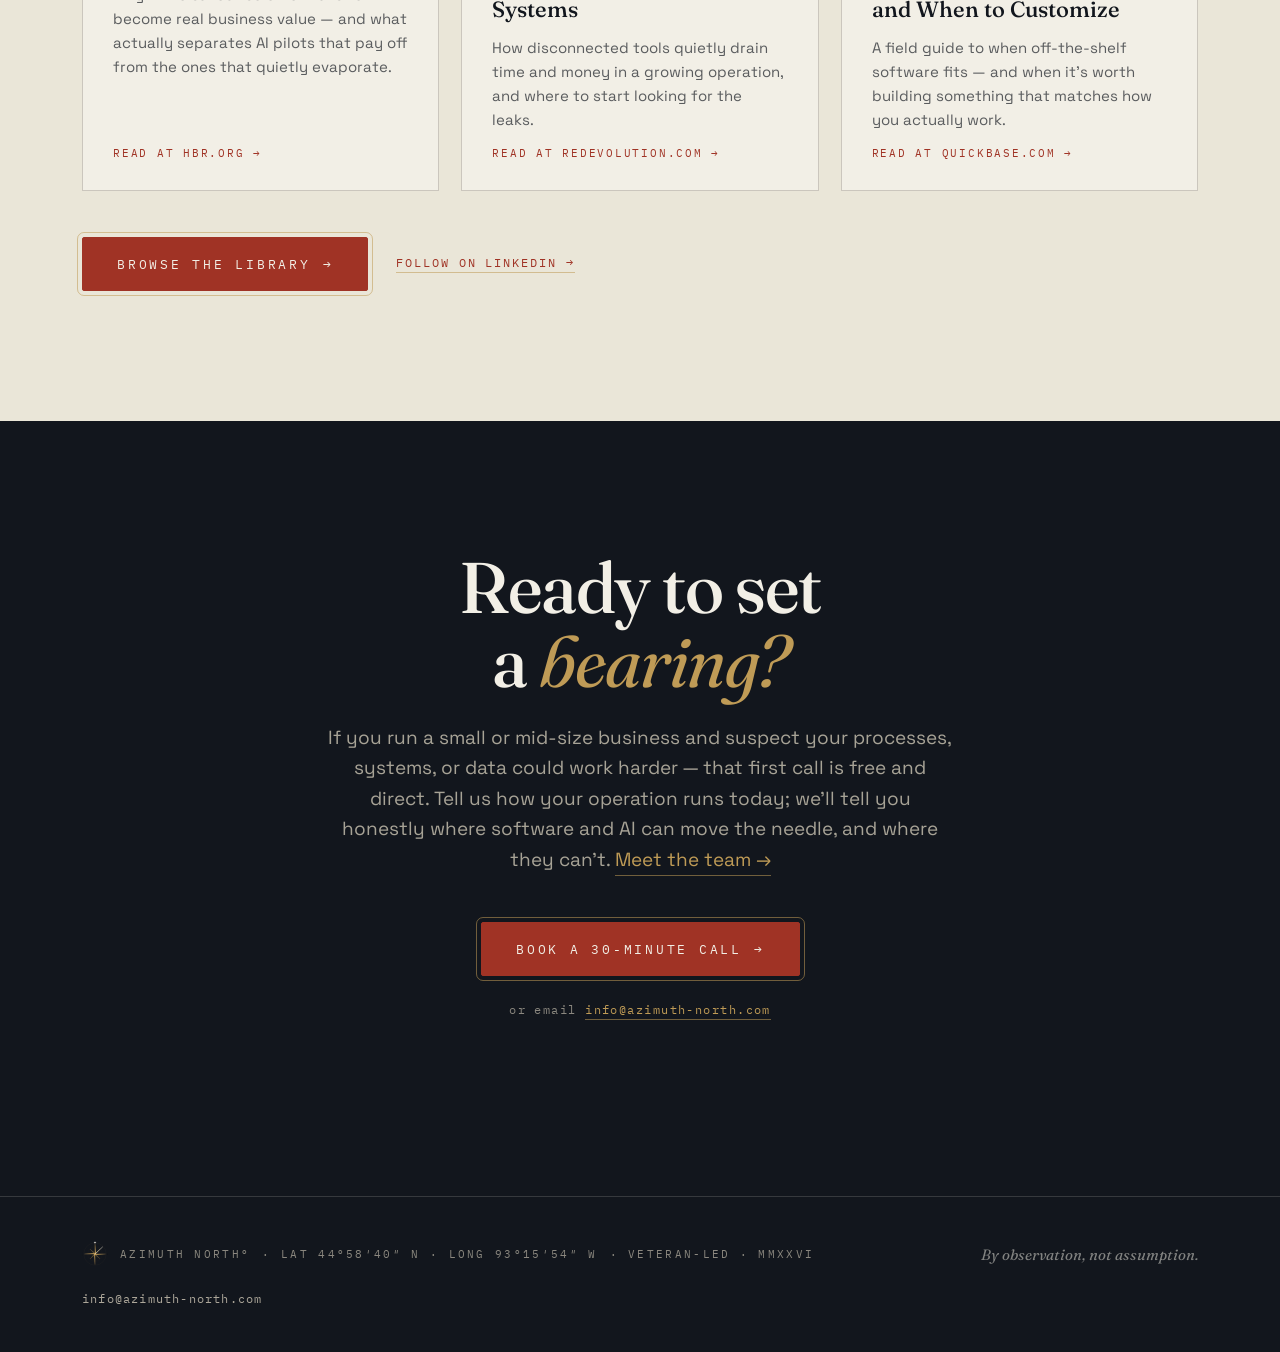
==== commit 03722c3c: "Remove doubled section padding after one-degree diagram Co-Authored-By: Claude Fable 5 <noreply@anth" ====
--- a/index.html
+++ b/index.html
@@ -185,7 +185,7 @@
 @keyframes scrollx{to{transform:translateX(-50%)}}
 
 /* ---------- frontier statement ---------- */
-#frontier{background:var(--paper);padding:110px 0}
+#frontier{background:var(--paper);padding:110px 0 0}
 #frontier .inner{display:flex;justify-content:space-between;align-items:flex-end;gap:60px;flex-wrap:wrap}
 #frontier .st{font-family:var(--disp);font-weight:500;font-size:clamp(26px,3.4vw,44px);line-height:1.28;max-width:22ch;letter-spacing:-.01em}
 #frontier .st::first-letter{font-size:1.9em;line-height:.8;color:var(--oxblood);float:left;padding:6px 12px 0 0;font-weight:600}
@@ -317,7 +317,7 @@
   .scroll-hint{display:none}
   .seal{display:none}
   .anno-hero{display:none}
-  #frontier{padding:80px 0}
+  #frontier{padding:80px 0 0}
   #frontier .inner{gap:40px}
   #frontier .st{font-size:clamp(24px,6.4vw,34px)}
   #frontier .st em{white-space:normal}
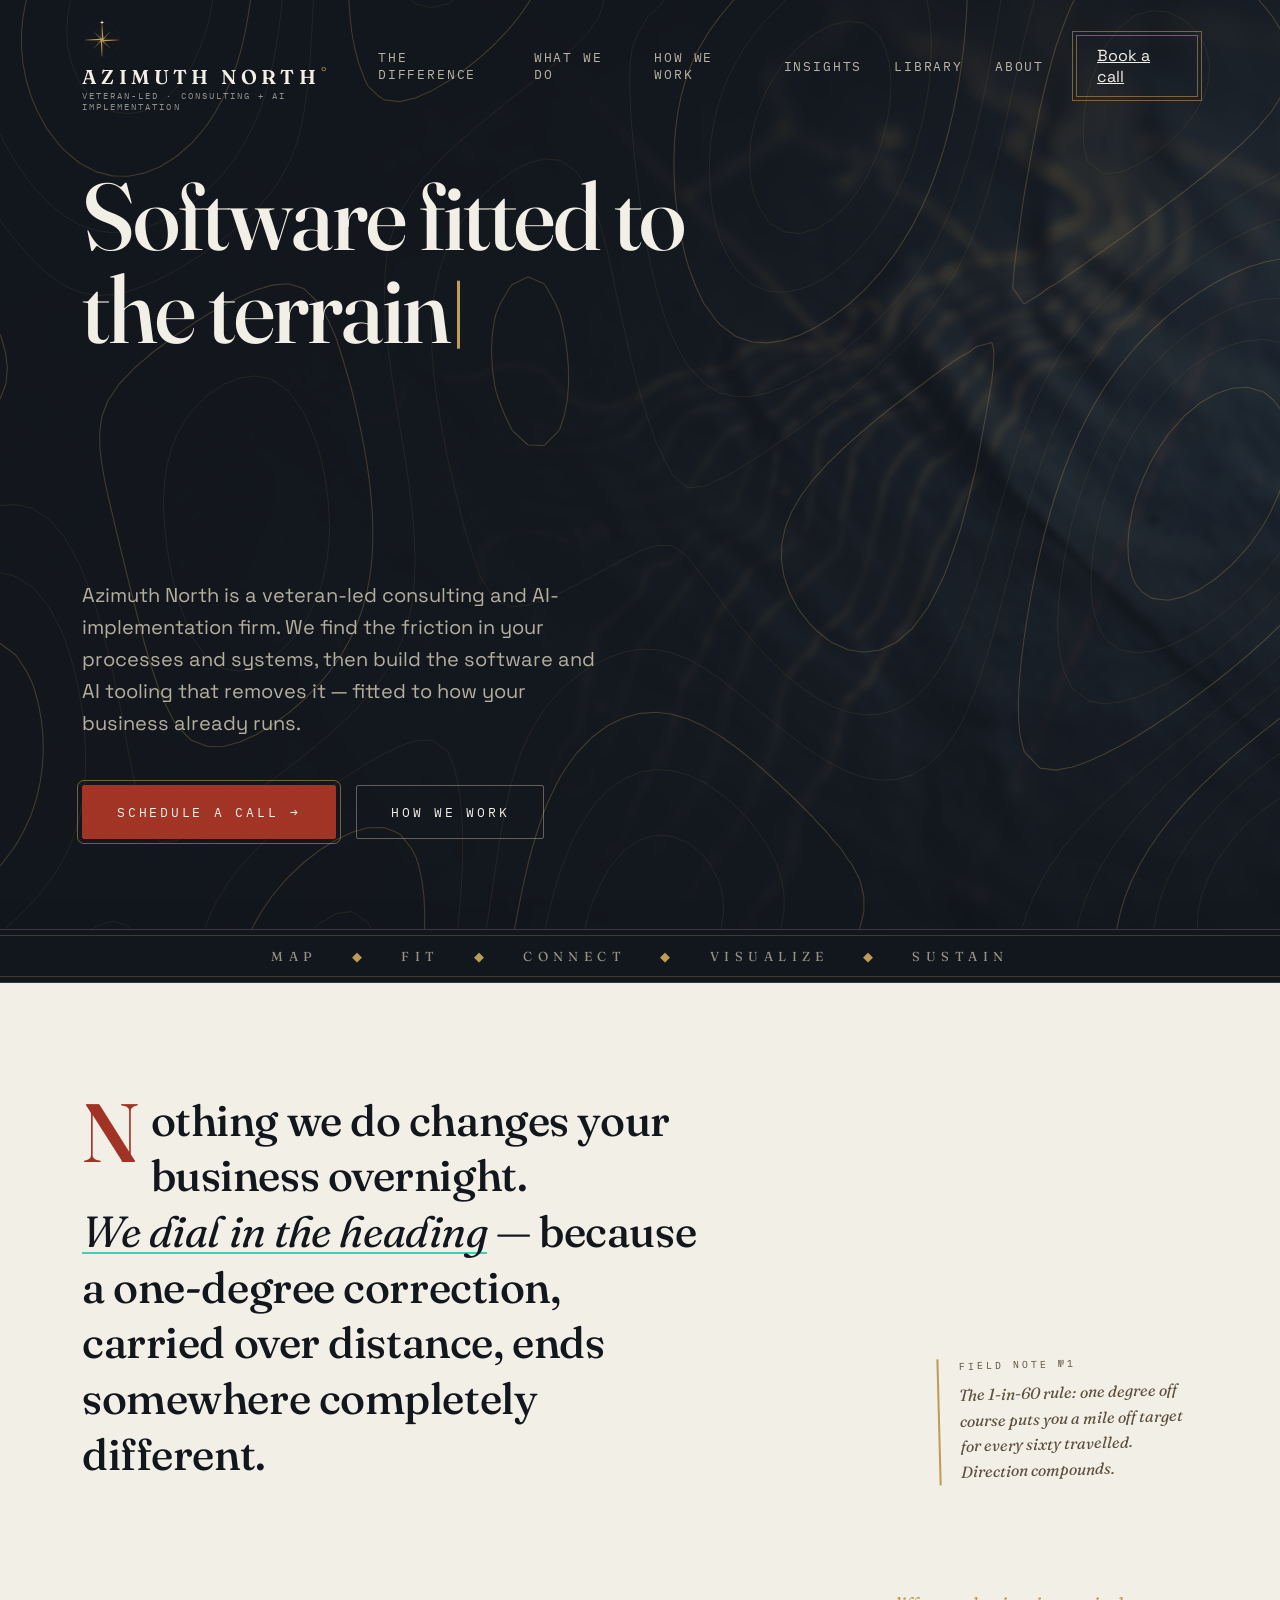
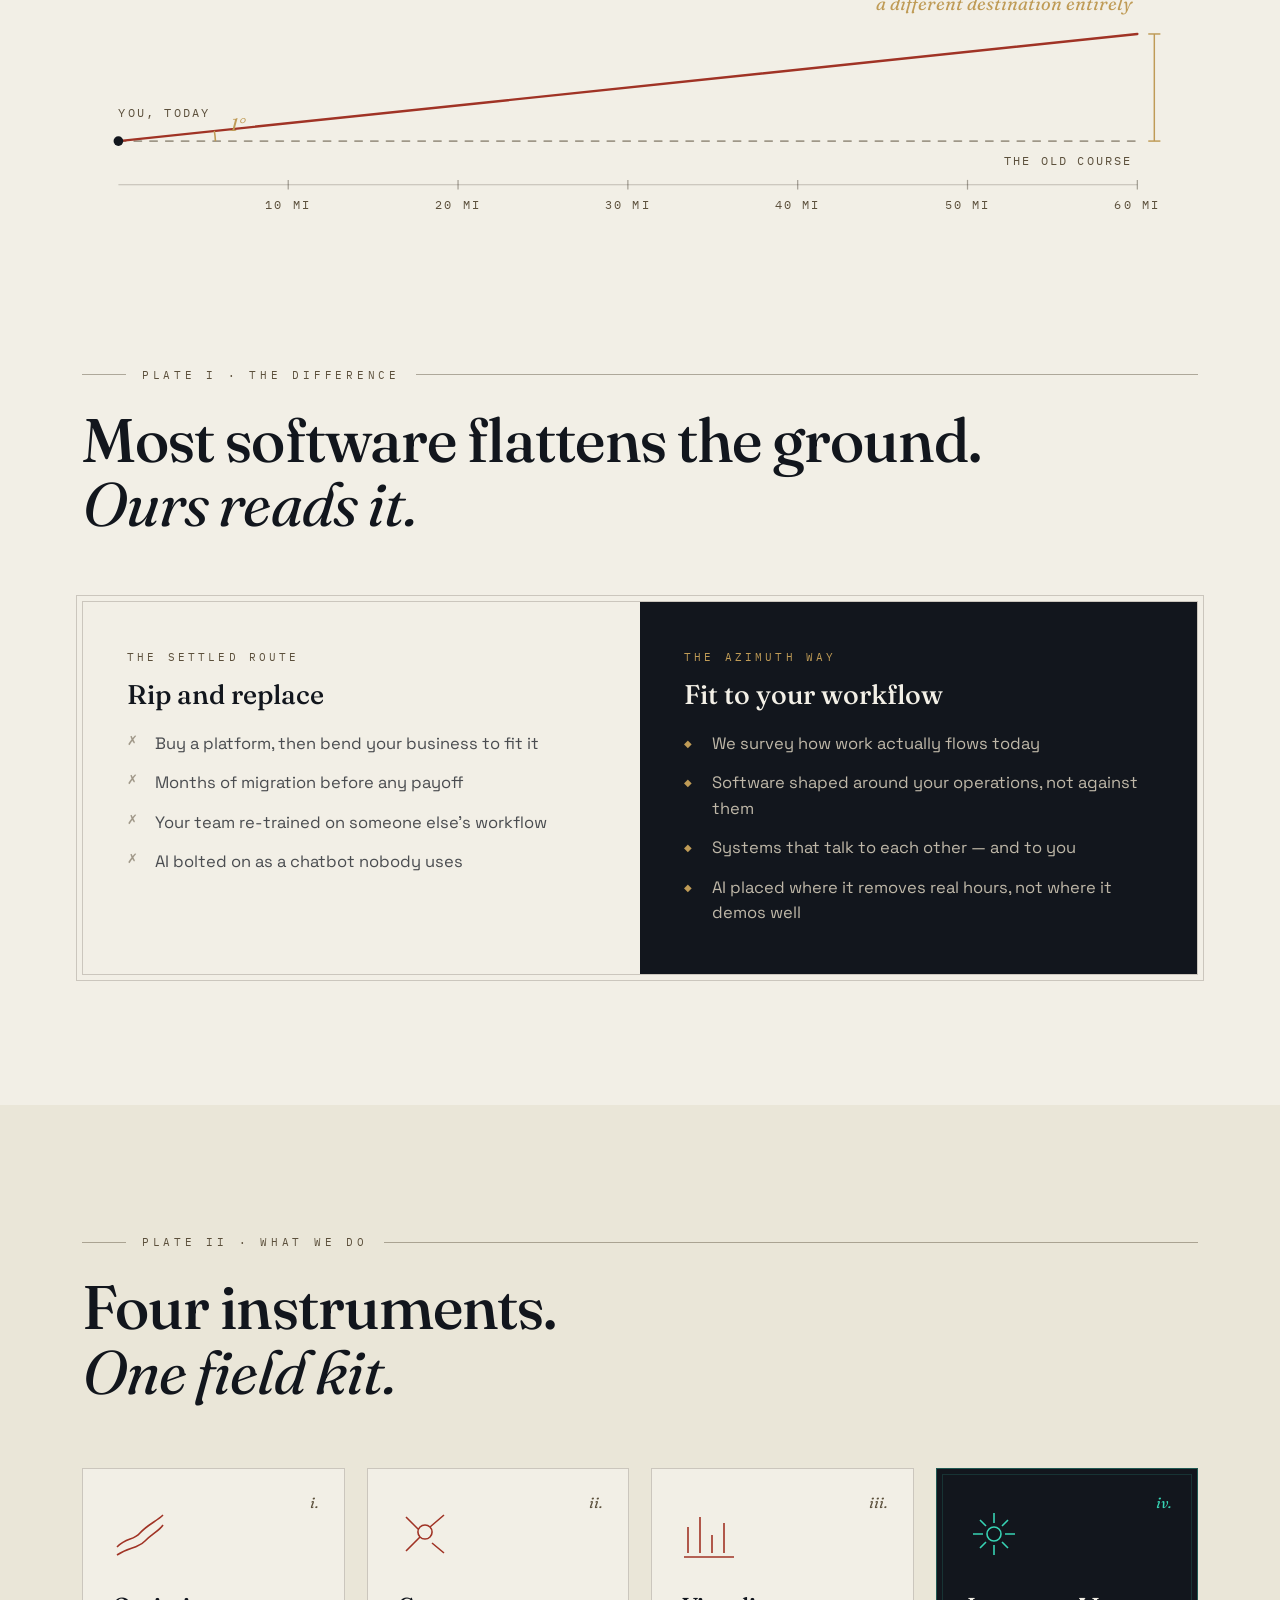
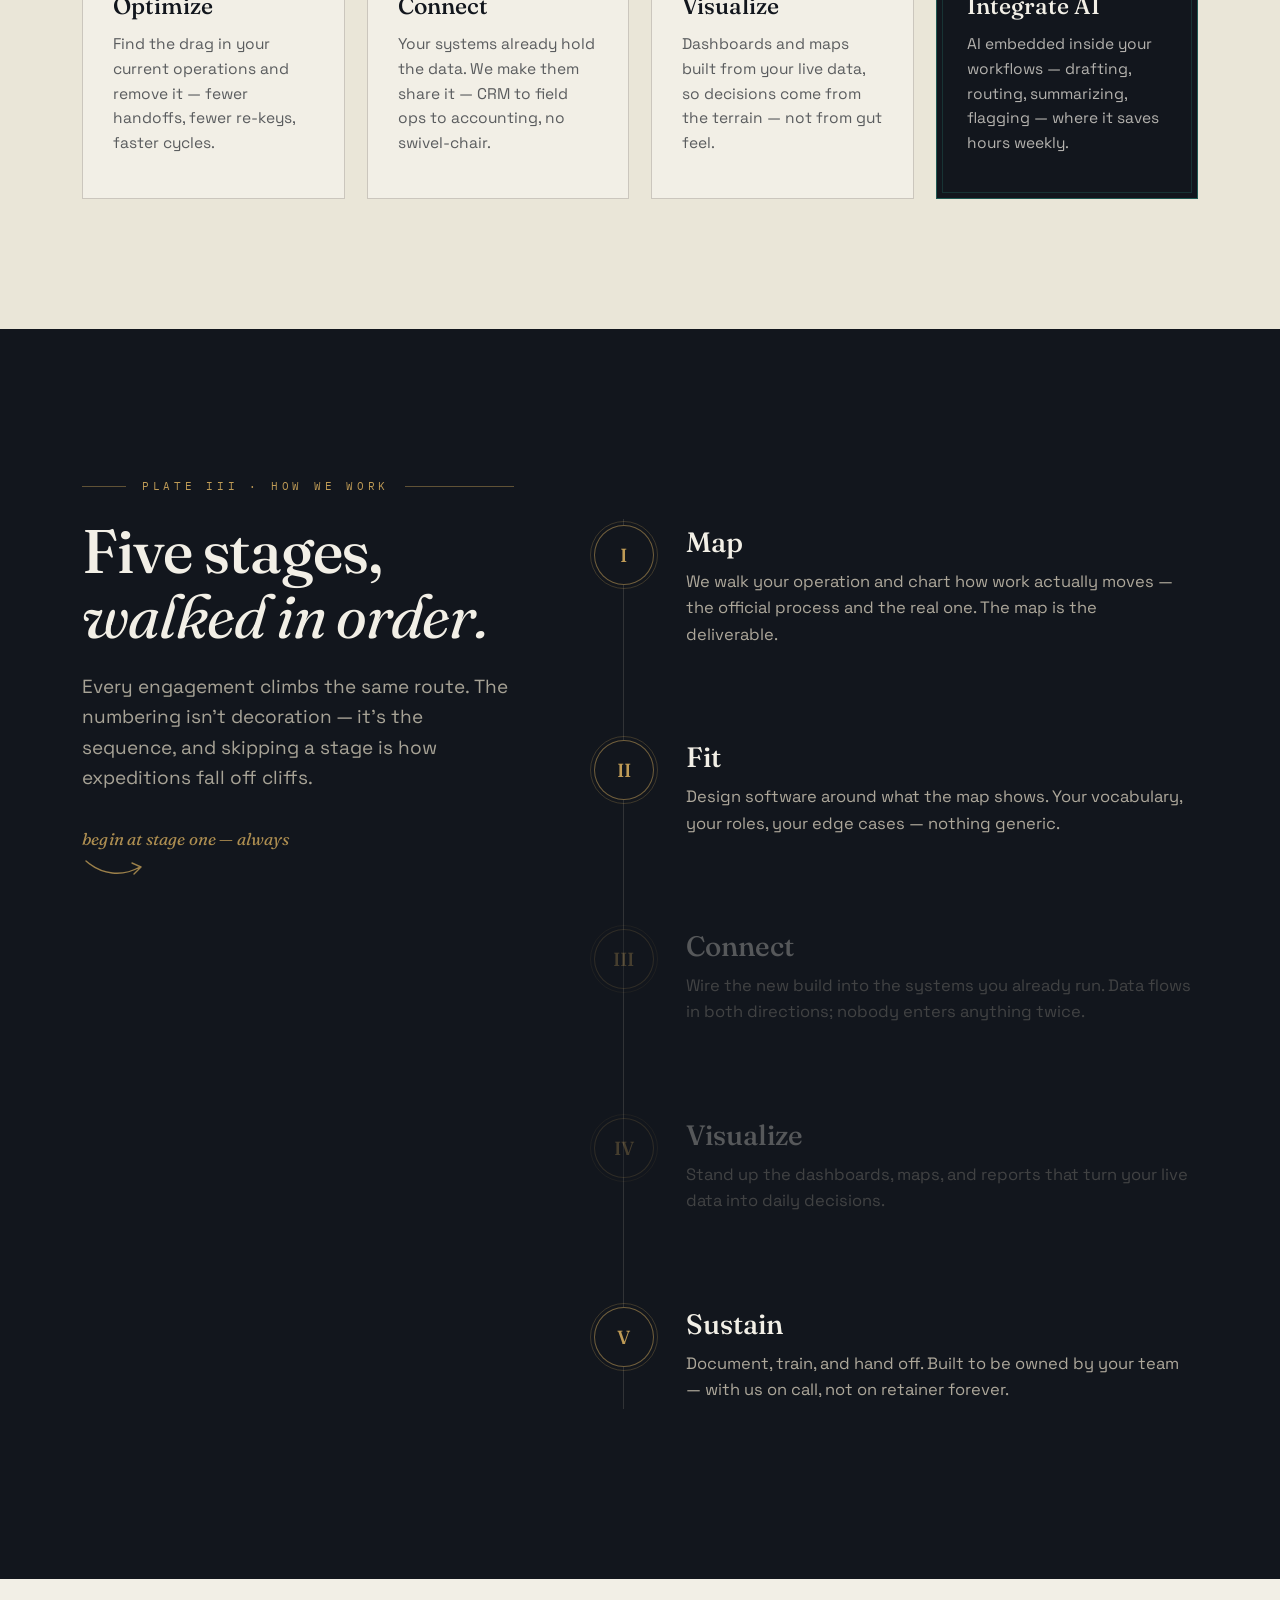
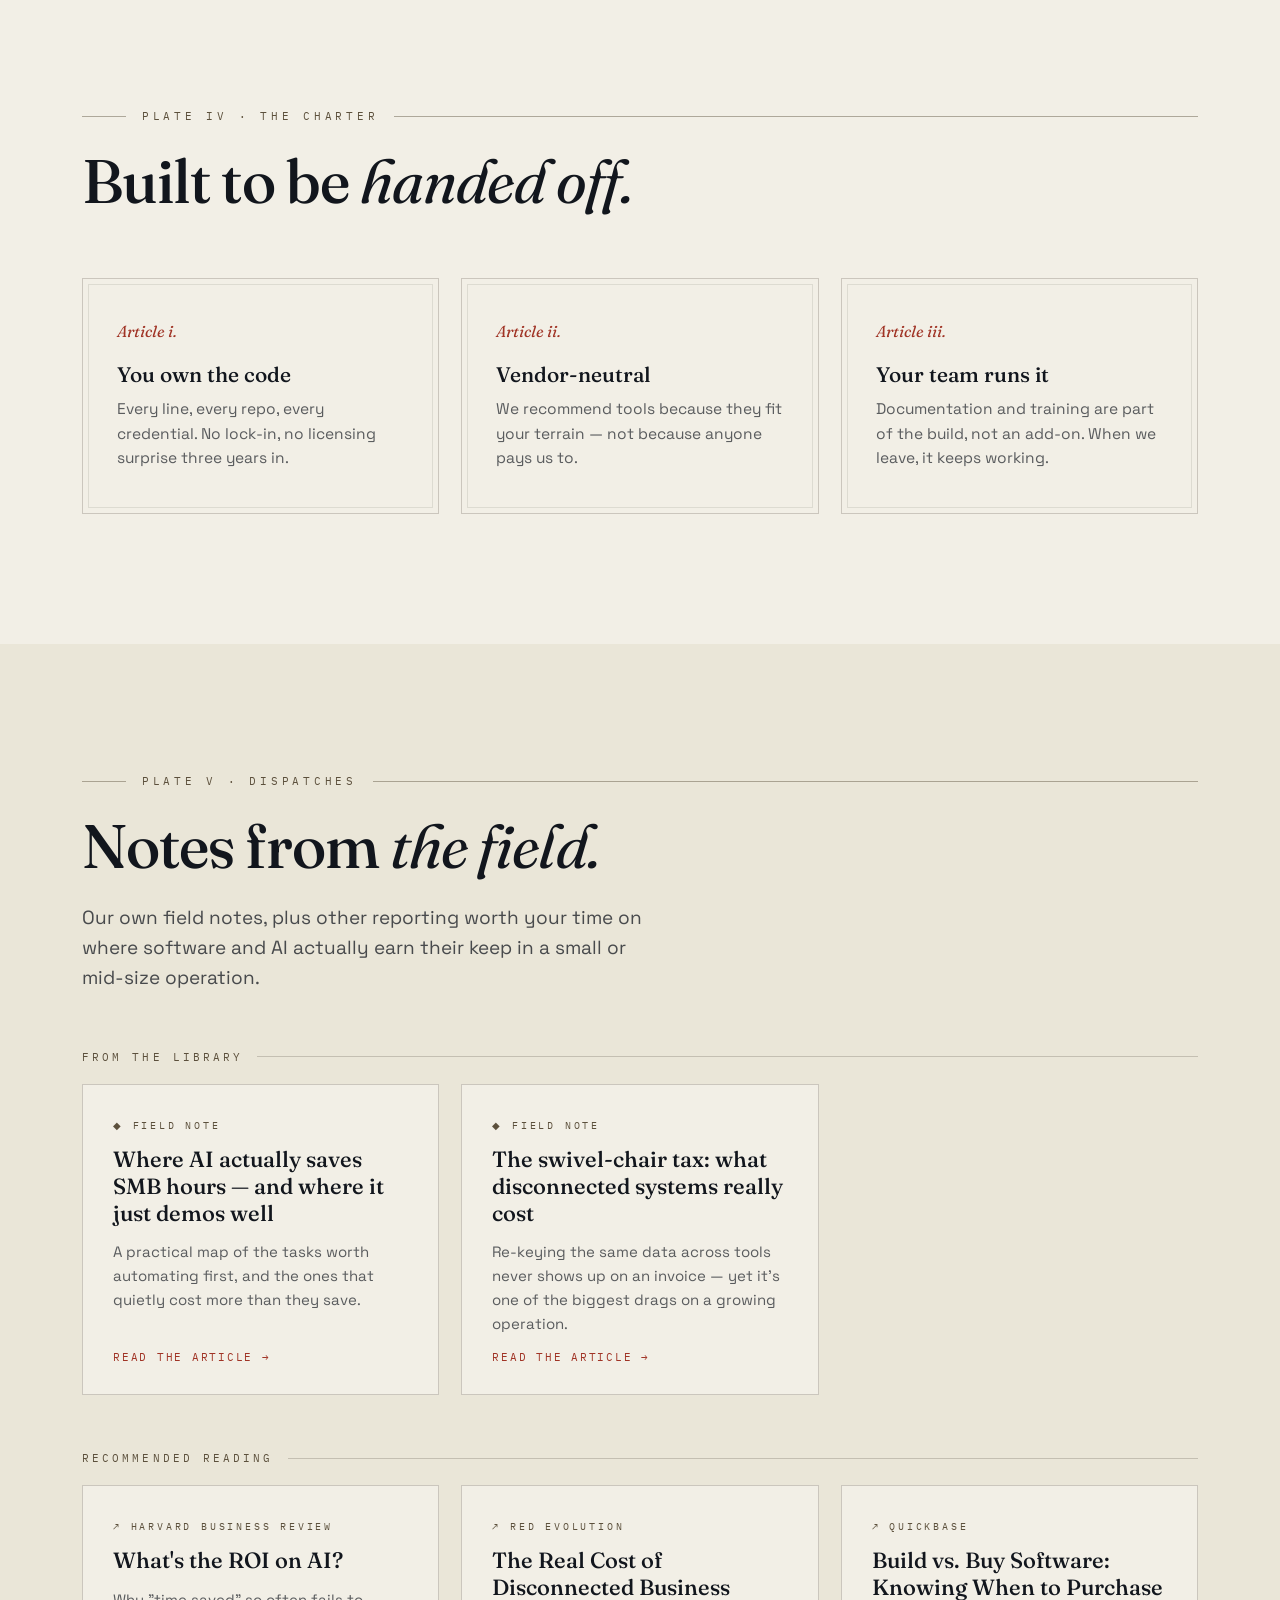
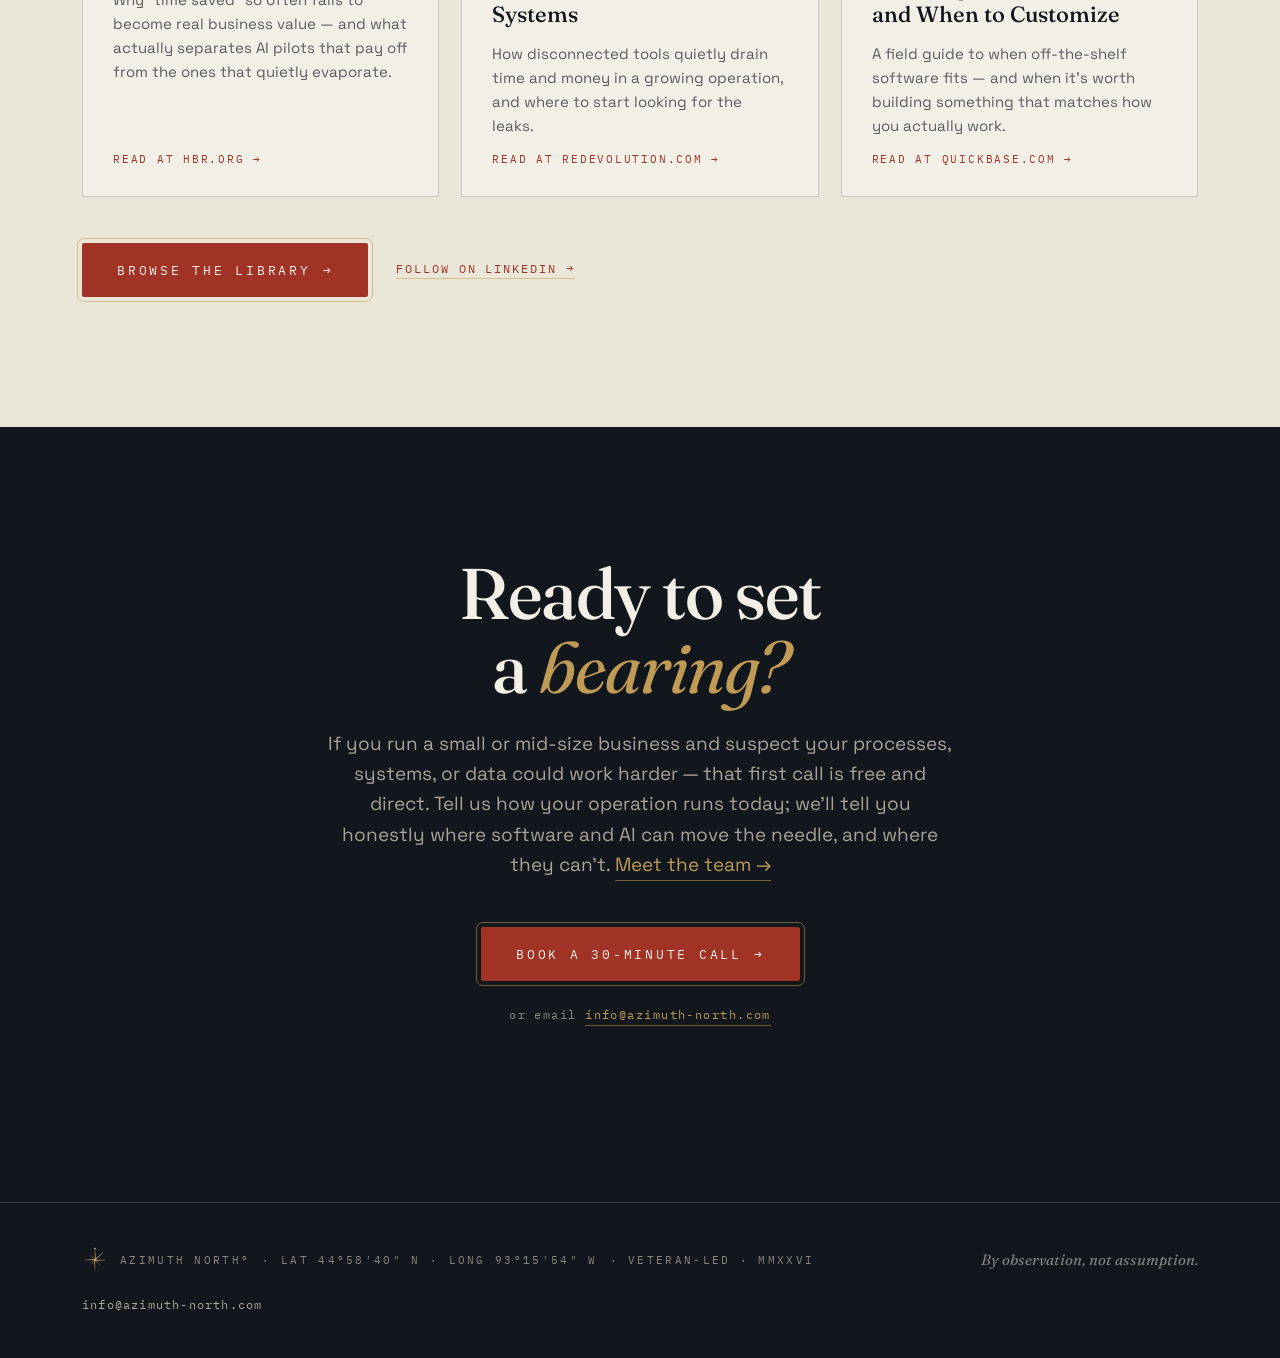
==== commit fde2e9fa: "Hero headline: machine types the software line, a hand writes the operation line 'Software fitted to" ====
--- a/index.html
+++ b/index.html
@@ -12,7 +12,7 @@
 <link rel="manifest" href="/site.webmanifest">
 <link rel="preconnect" href="https://fonts.googleapis.com">
 <link rel="preconnect" href="https://fonts.gstatic.com" crossorigin>
-<link href="https://fonts.googleapis.com/css2?family=Fraunces:ital,opsz,wght@0,9..144,400;0,9..144,500;0,9..144,600;1,9..144,400;1,9..144,500&family=Space+Grotesk:wght@400;500;600&family=IBM+Plex+Mono:wght@400;500&display=swap" rel="stylesheet">
+<link href="https://fonts.googleapis.com/css2?family=Fraunces:ital,opsz,wght@0,9..144,400;0,9..144,500;0,9..144,600;1,9..144,400;1,9..144,500&family=Space+Grotesk:wght@400;500;600&family=IBM+Plex+Mono:wght@400;500&family=Caveat:wght@500;600&display=swap" rel="stylesheet">
 <!-- warm up the next pages so navigation feels instant -->
 <link rel="prefetch" href="library.html">
 <link rel="prefetch" href="about.html">
@@ -139,11 +139,20 @@
 .hero-plate{color:var(--brass);font-family:var(--mono);font-size:11px;letter-spacing:.34em;text-transform:uppercase;display:flex;align-items:center;gap:16px}
 .hero-plate::before{content:"";width:44px;height:1px;background:var(--brass-dim)}
 h1{font-family:var(--disp);font-weight:500;font-size:clamp(46px,7.4vw,100px);line-height:.98;letter-spacing:-.02em;margin:30px 0 32px;max-width:13ch}
-h1 .word{display:inline-block;overflow:hidden;vertical-align:top;padding-bottom:.08em;margin-bottom:-.08em}
-h1 .word span{display:inline-block;transition:transform 1s cubic-bezier(.22,1,.36,1)}
-html.js body:not(.loaded) h1 .word span{transform:translateY(115%)}
-body.loaded h1 .word span{transform:none}
-h1 em{font-style:italic;font-weight:400;color:var(--brass)}
+/* typed line + handwritten line: sizer holds final layout, live layer animates over it */
+h1{position:relative}
+h1 .type-sizer{visibility:hidden}
+h1 .type-live{position:absolute;inset:0}
+html:not(.js) h1 .type-sizer{visibility:visible}
+html:not(.js) h1 .type-live{display:none}
+h1 .hand{display:block;font-family:'Caveat',cursive;font-style:normal;font-weight:500;color:var(--brass);font-size:1.04em;line-height:.95;letter-spacing:.01em;margin-top:.04em;transform:rotate(-1.2deg);transform-origin:left bottom}
+#typeCaret{display:inline-block;width:3px;height:.72em;margin-left:.08em;background:var(--brass);vertical-align:baseline;transform:translateY(.06em);animation:caretBlink 1.05s steps(1) infinite}
+#typeCaret.off{display:none}
+@keyframes caretBlink{50%{opacity:0}}
+.hword{display:inline-block;white-space:nowrap}
+.hchar{display:inline-block;opacity:0;transform:translateY(.06em) rotate(2deg);clip-path:inset(-.3em 100% -.4em -.05em);transition:clip-path .2s ease-out,opacity .14s linear,transform .34s cubic-bezier(.22,1,.36,1)}
+h1 .hand.written .hchar{opacity:1;transform:none;clip-path:inset(-.3em -.12em -.4em -.05em)}
+h1 .hand.instant .hchar{transition:none}
 .hero-sub{font-size:20px;line-height:1.6;color:rgba(239,230,208,.72);max-width:520px;margin-bottom:46px}
 .cta-row{display:flex;gap:20px;flex-wrap:wrap;align-items:center}
 .btn{position:relative;display:inline-flex;align-items:center;gap:12px;font-family:var(--mono);font-size:12.5px;letter-spacing:.22em;text-transform:uppercase;text-decoration:none;padding:18px 34px;border-radius:2px;transition:transform .2s ease;will-change:transform}
@@ -358,7 +367,8 @@
   *,*::before,*::after{animation-duration:.01ms !important;animation-iteration-count:1 !important;transition-duration:.01ms !important}
   .rv{opacity:1 !important;transform:none !important}
   .thesis .fade{opacity:1 !important}
-  h1 .word span{transform:none !important}
+  .hchar{opacity:1 !important;transform:none !important;clip-path:none !important}
+  #typeCaret{display:none !important}
   #loader{display:none}
   .scroll-hint .line{animation:none}
 }
@@ -459,12 +469,9 @@
   <canvas id="terrain" aria-hidden="true"></canvas>
 
   <div class="wrap hero-inner">
-    <h1 id="headline">
-      <span class="word"><span>Software</span></span>
-      <span class="word"><span>fitted&nbsp;to</span></span>
-      <span class="word"><span>the&nbsp;terrain</span></span>
-      <span class="word"><span><em>you&nbsp;already</em></span></span>
-      <span class="word"><span><em>operate&nbsp;on.</em></span></span>
+    <h1 id="headline" aria-label="Software fitted to the terrain you already operate on.">
+      <span class="type-sizer" aria-hidden="true">Software fitted to the&nbsp;terrain<em class="hand">you already operate on.</em></span>
+      <span class="type-live" aria-hidden="true"><span id="typedTxt"></span><span id="typeCaret"></span><em class="hand" id="handTxt"></em></span>
     </h1>
     <p class="hero-sub rv rv-d2 in">Azimuth North is a veteran-led consulting and AI-implementation firm. We find the friction in your processes and systems, then build the software and AI tooling that removes it — fitted to how your business already runs.</p>
     <div class="cta-row rv rv-d3 in">
@@ -834,12 +841,54 @@
 TerrainField(document.getElementById('terrain'), {cell:16, levels:9, scan:false});
 TerrainField(document.getElementById('ctaTerrain'), {cell:20, levels:7, baseAlpha:.1, mouse:true});
 
+/* ================= headline: machine types the software, a hand writes the operation ================= */
+const startHeadline = (function(){
+  const typedEl = document.getElementById('typedTxt');
+  const caretEl = document.getElementById('typeCaret');
+  const handEl  = document.getElementById('handTxt');
+  const TYPE_LINE = 'Software fitted to the\u00A0terrain';
+  const HAND_LINE = 'you already operate on.';
+  let ci = 0;
+  HAND_LINE.split(' ').forEach((word, wi) => {
+    if(wi){ handEl.appendChild(document.createTextNode(' ')); ci++; }
+    const w = document.createElement('span');
+    w.className = 'hword';
+    word.split('').forEach(ch => {
+      const s = document.createElement('span');
+      s.className = 'hchar';
+      s.textContent = ch;
+      s.style.transitionDelay = (ci++ * 36) + 'ms';
+      w.appendChild(s);
+    });
+    handEl.appendChild(w);
+  });
+  return function(instant){
+    if(instant){
+      typedEl.textContent = TYPE_LINE;
+      caretEl.classList.add('off');
+      handEl.classList.add('instant','written');
+      return;
+    }
+    let i = 0;
+    (function tick(){
+      typedEl.textContent = TYPE_LINE.slice(0, ++i);
+      if(i < TYPE_LINE.length){
+        setTimeout(tick, 30 + Math.random() * 34);
+      } else {
+        // beat, then the caret yields to the pen
+        setTimeout(() => { caretEl.classList.add('off'); handEl.classList.add('written'); }, 460);
+      }
+    })();
+  };
+})();
+
 /* ================= preloader ================= */
 const loader = document.getElementById('loader');
 if(reduce || sessionStorage.getItem('az_seen')){
   // already seen this visit (or reduced motion) — skip straight in
   loader.style.display = 'none';
   document.body.classList.add('loaded');
+  startHeadline(true);
 } else {
   try{ sessionStorage.setItem('az_seen','1'); }catch(e){}
   const arc = document.getElementById('dialArc');
@@ -855,7 +904,7 @@
     num.textContent = '047.0';
     arc.style.transition = 'stroke-dashoffset .4s cubic-bezier(.22,1,.36,1)';
     arc.style.strokeDashoffset = '0';
-    setTimeout(()=>{ loader.classList.add('done'); document.body.classList.add('loaded'); }, 150);
+    setTimeout(()=>{ loader.classList.add('done'); document.body.classList.add('loaded'); setTimeout(()=>startHeadline(false), 220); }, 150);
   }
   (function sweep(now){
     const t = Math.min((now - t0)/DUR, 1);
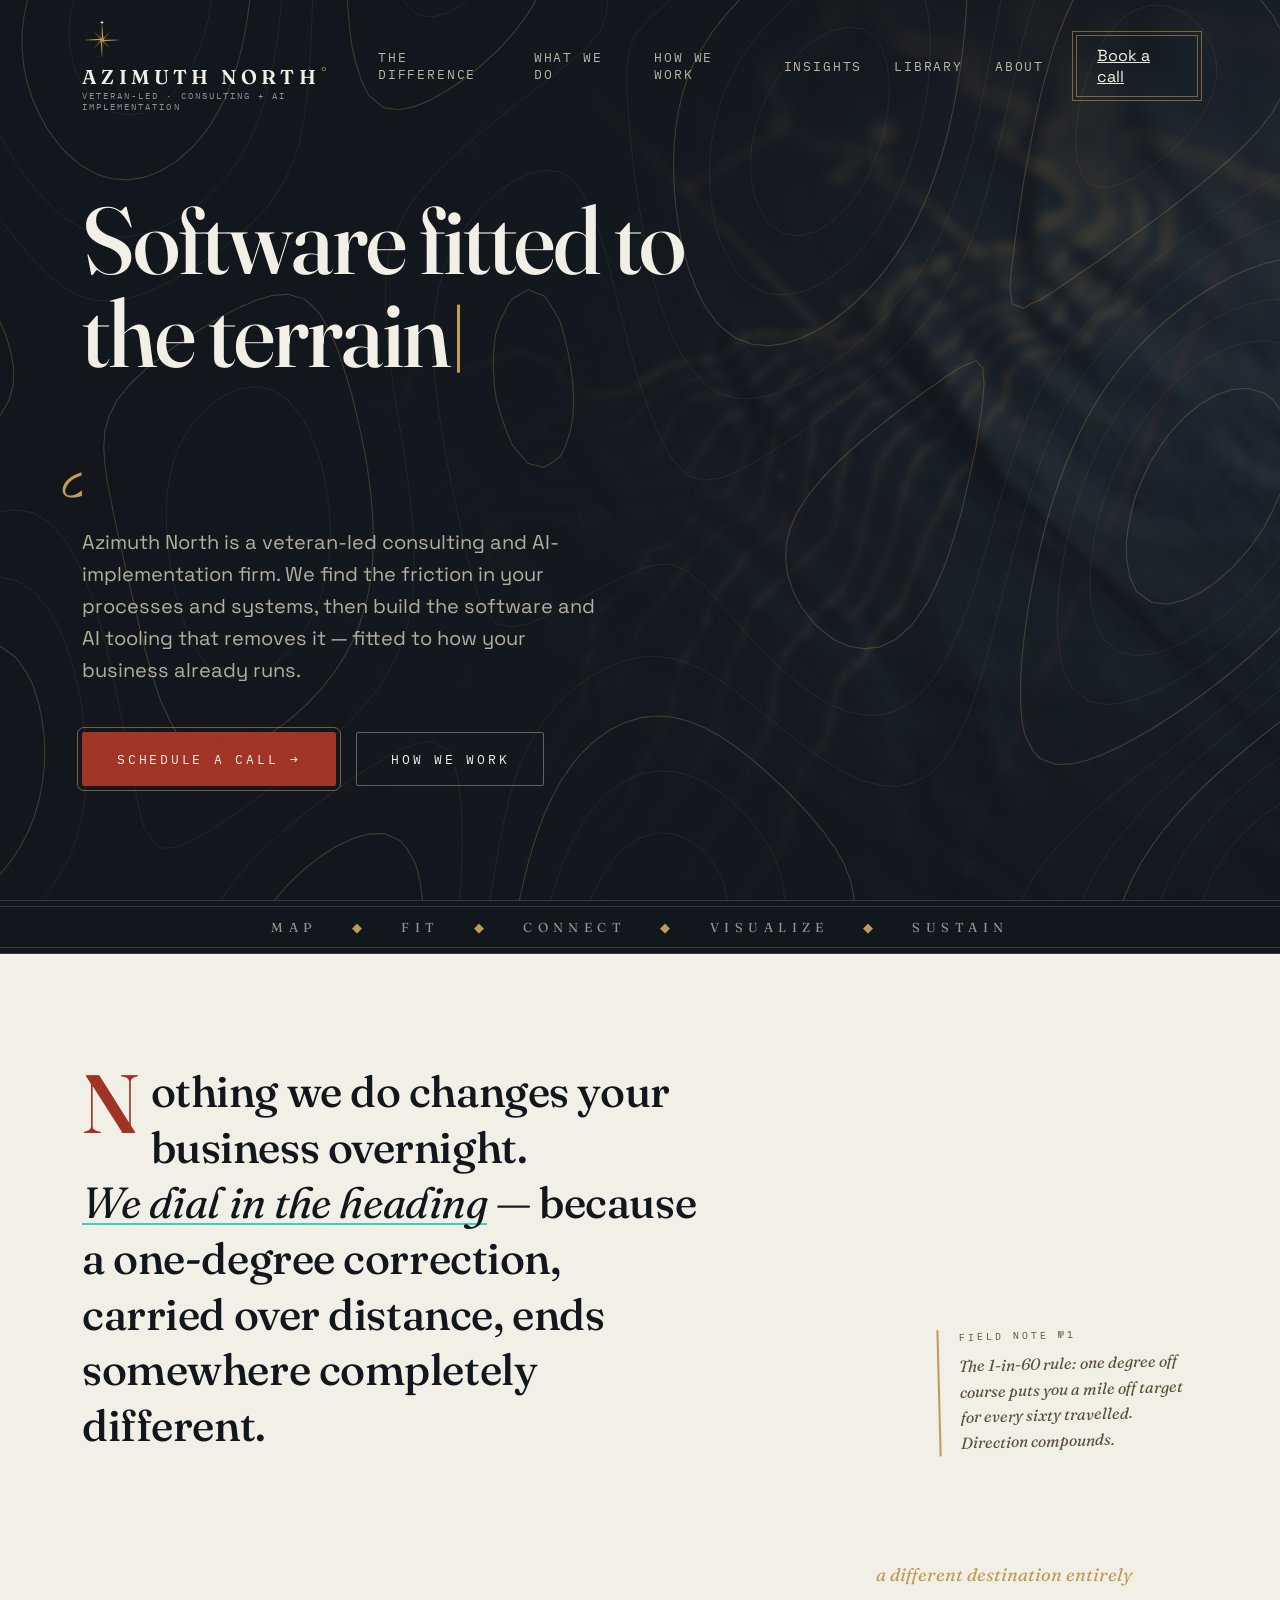
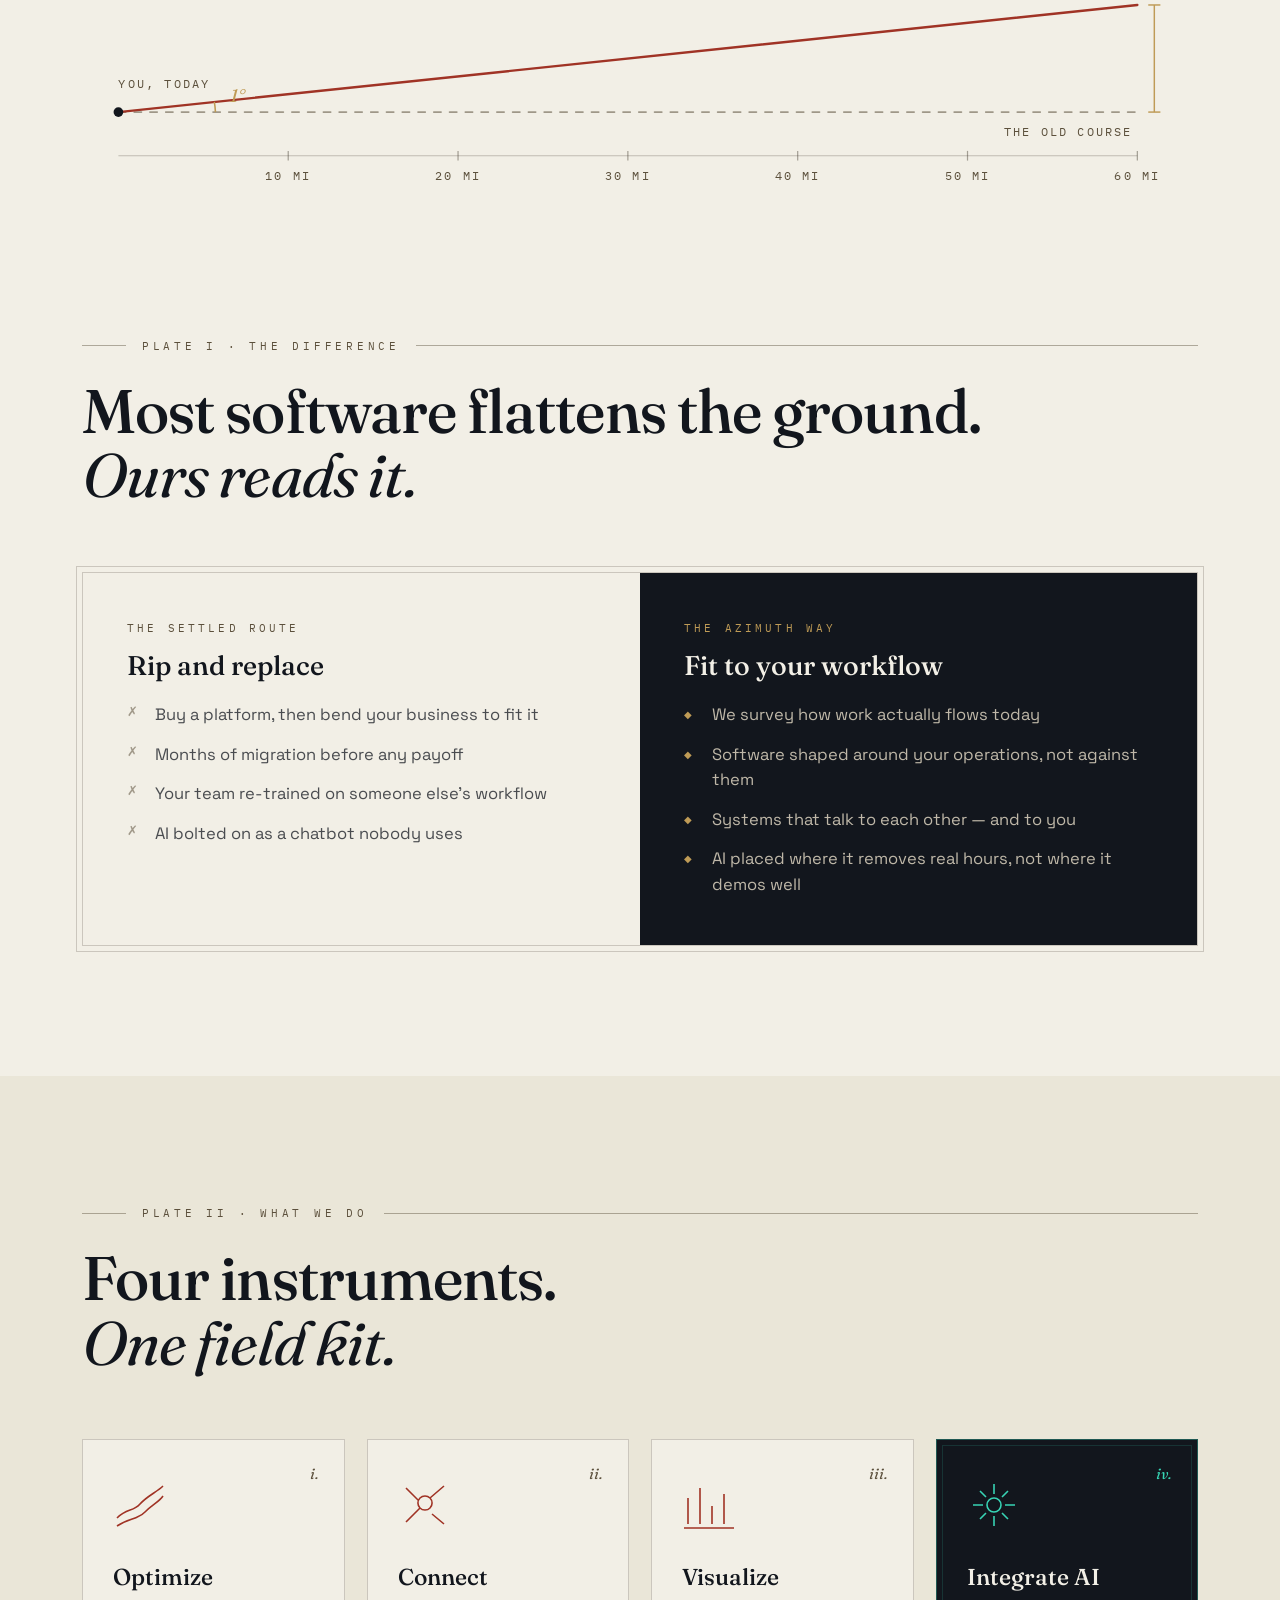
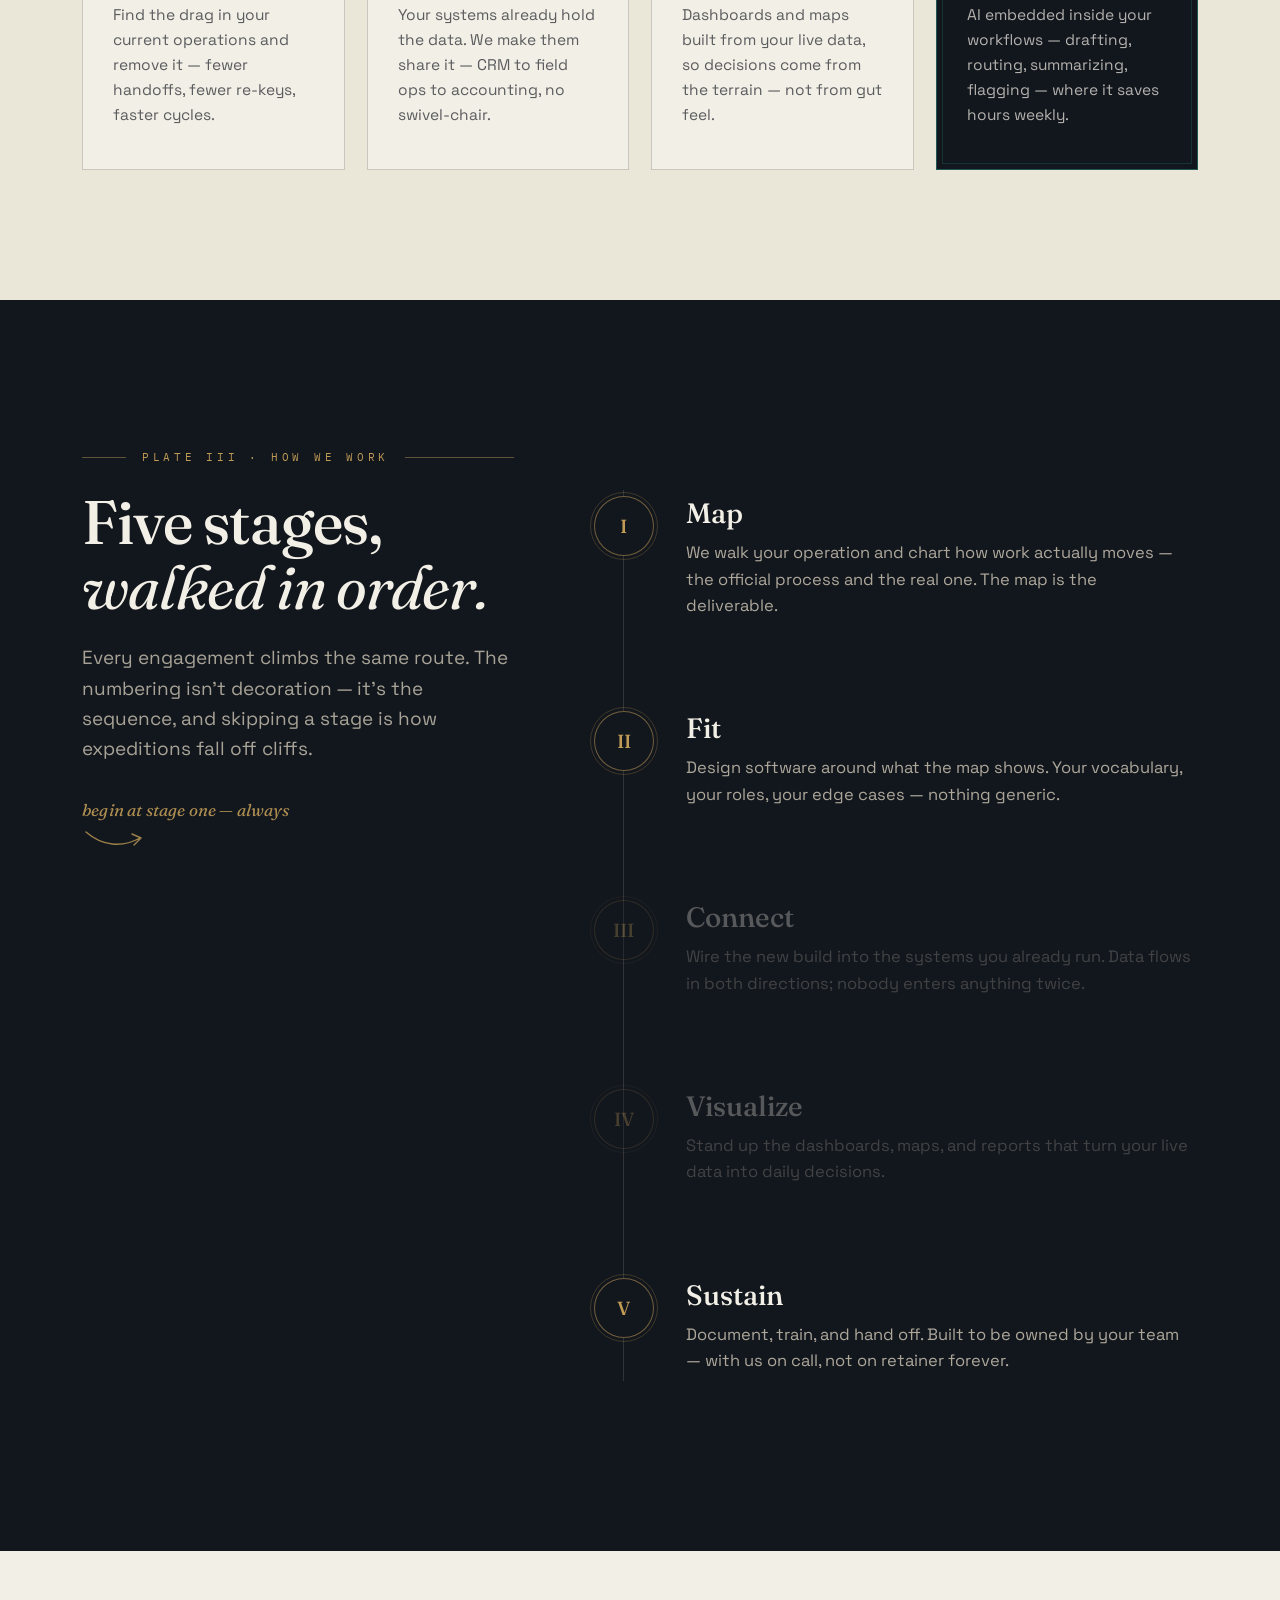
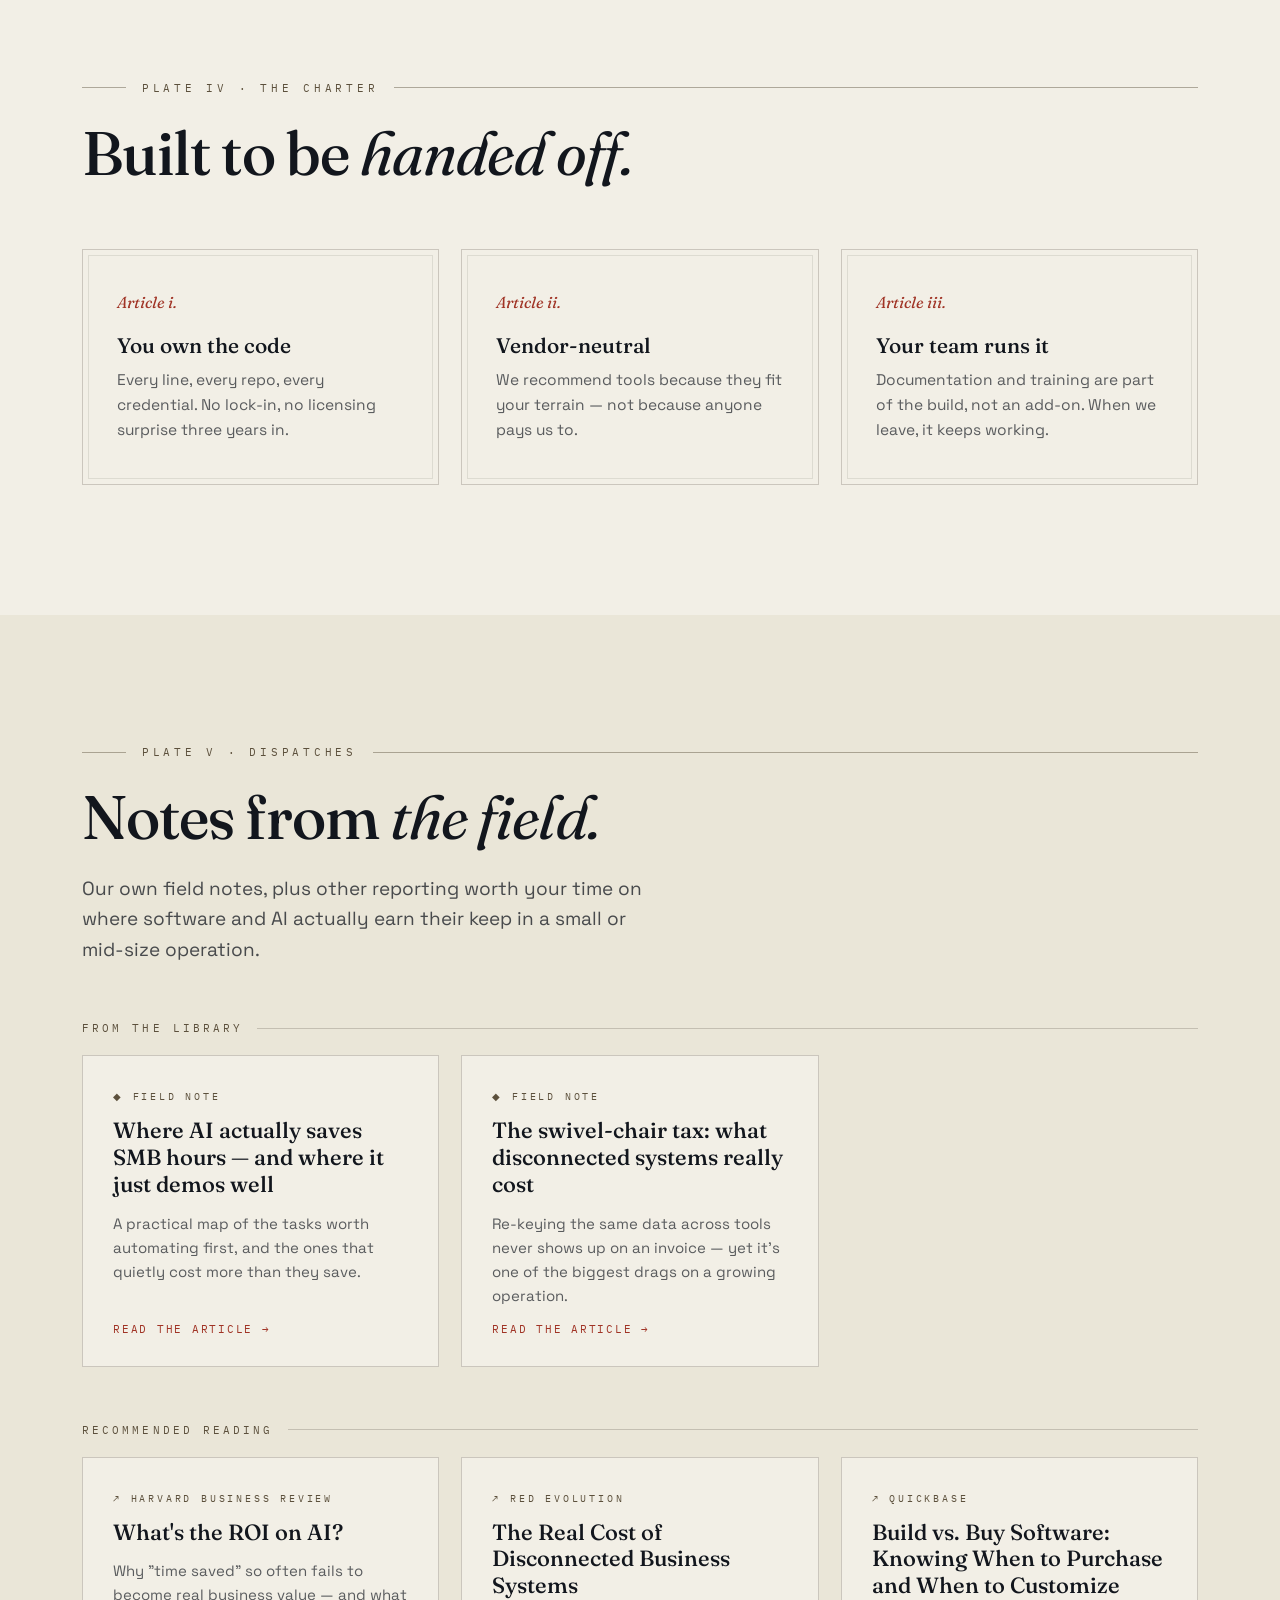
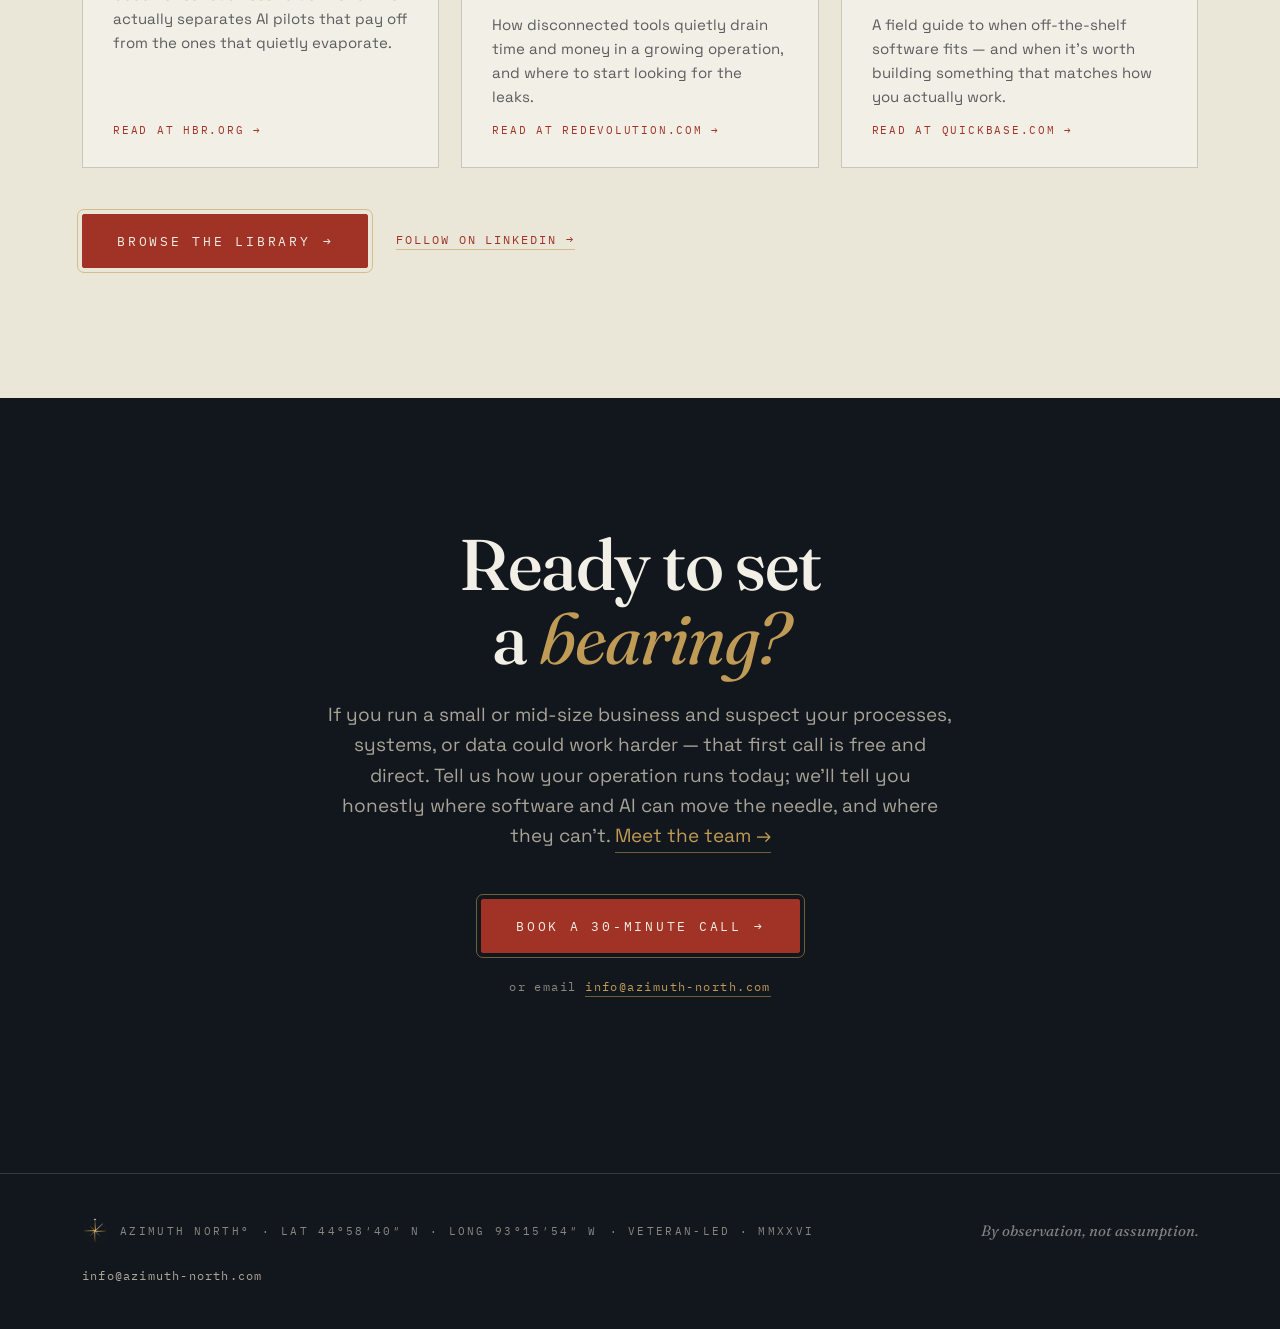
==== commit 30047cd5: "Handwritten line in true cursive: Great Vibes, per-word pen-stroke wipe Connected script means lette" ====
--- a/index.html
+++ b/index.html
@@ -12,7 +12,7 @@
 <link rel="manifest" href="/site.webmanifest">
 <link rel="preconnect" href="https://fonts.googleapis.com">
 <link rel="preconnect" href="https://fonts.gstatic.com" crossorigin>
-<link href="https://fonts.googleapis.com/css2?family=Fraunces:ital,opsz,wght@0,9..144,400;0,9..144,500;0,9..144,600;1,9..144,400;1,9..144,500&family=Space+Grotesk:wght@400;500;600&family=IBM+Plex+Mono:wght@400;500&family=Caveat:wght@500;600&display=swap" rel="stylesheet">
+<link href="https://fonts.googleapis.com/css2?family=Fraunces:ital,opsz,wght@0,9..144,400;0,9..144,500;0,9..144,600;1,9..144,400;1,9..144,500&family=Space+Grotesk:wght@400;500;600&family=IBM+Plex+Mono:wght@400;500&family=Great+Vibes&display=swap" rel="stylesheet">
 <!-- warm up the next pages so navigation feels instant -->
 <link rel="prefetch" href="library.html">
 <link rel="prefetch" href="about.html">
@@ -145,14 +145,14 @@
 h1 .type-live{position:absolute;inset:0}
 html:not(.js) h1 .type-sizer{visibility:visible}
 html:not(.js) h1 .type-live{display:none}
-h1 .hand{display:block;font-family:'Caveat',cursive;font-style:normal;font-weight:500;color:var(--brass);font-size:1.04em;line-height:.95;letter-spacing:.01em;margin-top:.04em;transform:rotate(-1.2deg);transform-origin:left bottom}
+h1 .hand{display:block;font-family:'Great Vibes',cursive;font-style:normal;font-weight:400;color:var(--brass);font-size:1.14em;line-height:1.02;letter-spacing:0;margin-top:.04em;transform:rotate(-1.2deg);transform-origin:left bottom}
 #typeCaret{display:inline-block;width:3px;height:.72em;margin-left:.08em;background:var(--brass);vertical-align:baseline;transform:translateY(.06em);animation:caretBlink 1.05s steps(1) infinite}
 #typeCaret.off{display:none}
 @keyframes caretBlink{50%{opacity:0}}
-.hword{display:inline-block;white-space:nowrap}
-.hchar{display:inline-block;opacity:0;transform:translateY(.06em) rotate(2deg);clip-path:inset(-.3em 100% -.4em -.05em);transition:clip-path .2s ease-out,opacity .14s linear,transform .34s cubic-bezier(.22,1,.36,1)}
-h1 .hand.written .hchar{opacity:1;transform:none;clip-path:inset(-.3em -.12em -.4em -.05em)}
-h1 .hand.instant .hchar{transition:none}
+/* each word wipes on left-to-right like a pen stroke; cursive joins stay intact */
+.hword{display:inline-block;white-space:nowrap;clip-path:inset(-.45em 100% -.55em -.2em);transition-property:clip-path;transition-timing-function:linear}
+h1 .hand.written .hword{clip-path:inset(-.45em -.25em -.55em -.2em)}
+h1 .hand.instant .hword{transition:none !important}
 .hero-sub{font-size:20px;line-height:1.6;color:rgba(239,230,208,.72);max-width:520px;margin-bottom:46px}
 .cta-row{display:flex;gap:20px;flex-wrap:wrap;align-items:center}
 .btn{position:relative;display:inline-flex;align-items:center;gap:12px;font-family:var(--mono);font-size:12.5px;letter-spacing:.22em;text-transform:uppercase;text-decoration:none;padding:18px 34px;border-radius:2px;transition:transform .2s ease;will-change:transform}
@@ -367,7 +367,7 @@
   *,*::before,*::after{animation-duration:.01ms !important;animation-iteration-count:1 !important;transition-duration:.01ms !important}
   .rv{opacity:1 !important;transform:none !important}
   .thesis .fade{opacity:1 !important}
-  .hchar{opacity:1 !important;transform:none !important;clip-path:none !important}
+  .hword{clip-path:none !important}
   #typeCaret{display:none !important}
   #loader{display:none}
   .scroll-hint .line{animation:none}
@@ -848,18 +848,16 @@
   const handEl  = document.getElementById('handTxt');
   const TYPE_LINE = 'Software fitted to the\u00A0terrain';
   const HAND_LINE = 'you already operate on.';
+  const PEN = 62; // ms per character — constant pen speed
   let ci = 0;
   HAND_LINE.split(' ').forEach((word, wi) => {
     if(wi){ handEl.appendChild(document.createTextNode(' ')); ci++; }
     const w = document.createElement('span');
     w.className = 'hword';
-    word.split('').forEach(ch => {
-      const s = document.createElement('span');
-      s.className = 'hchar';
-      s.textContent = ch;
-      s.style.transitionDelay = (ci++ * 36) + 'ms';
-      w.appendChild(s);
-    });
+    w.textContent = word;
+    w.style.transitionDelay = (ci * PEN) + 'ms';
+    w.style.transitionDuration = (word.length * PEN) + 'ms';
+    ci += word.length;
     handEl.appendChild(w);
   });
   return function(instant){
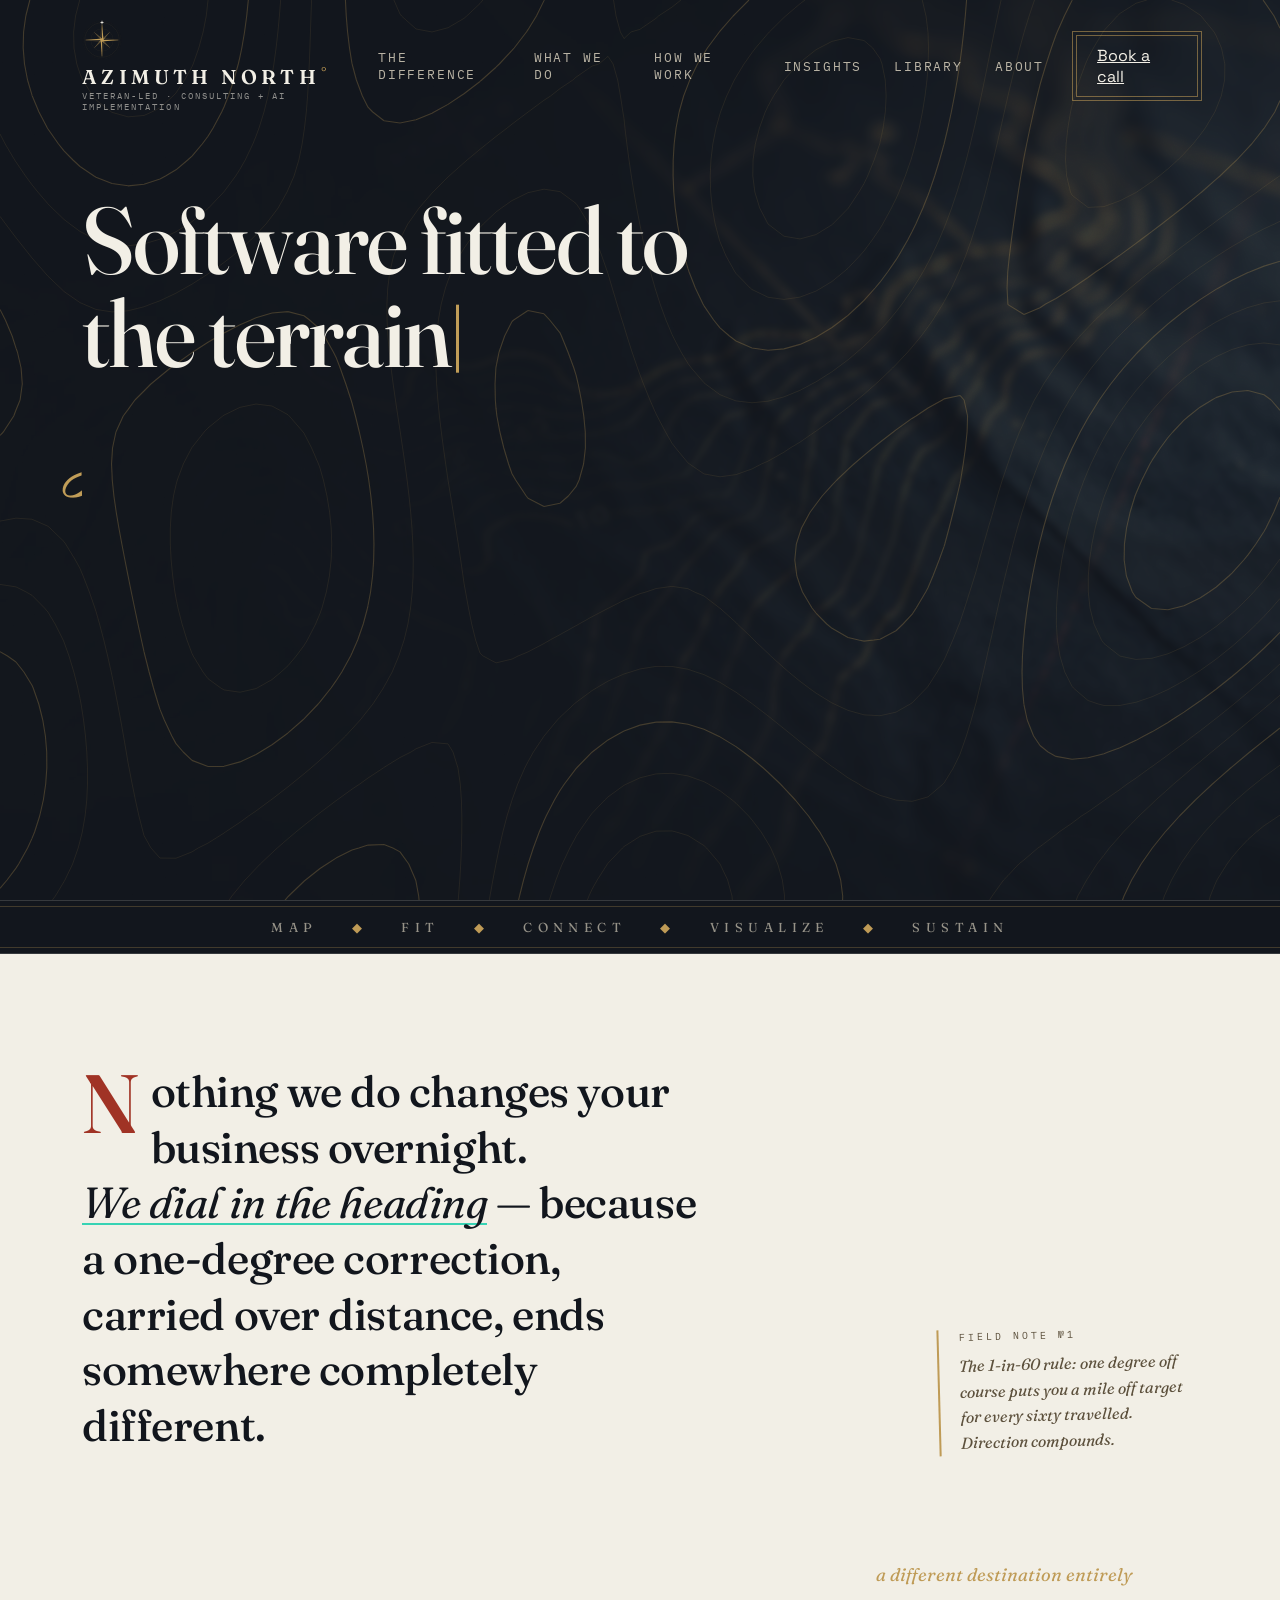
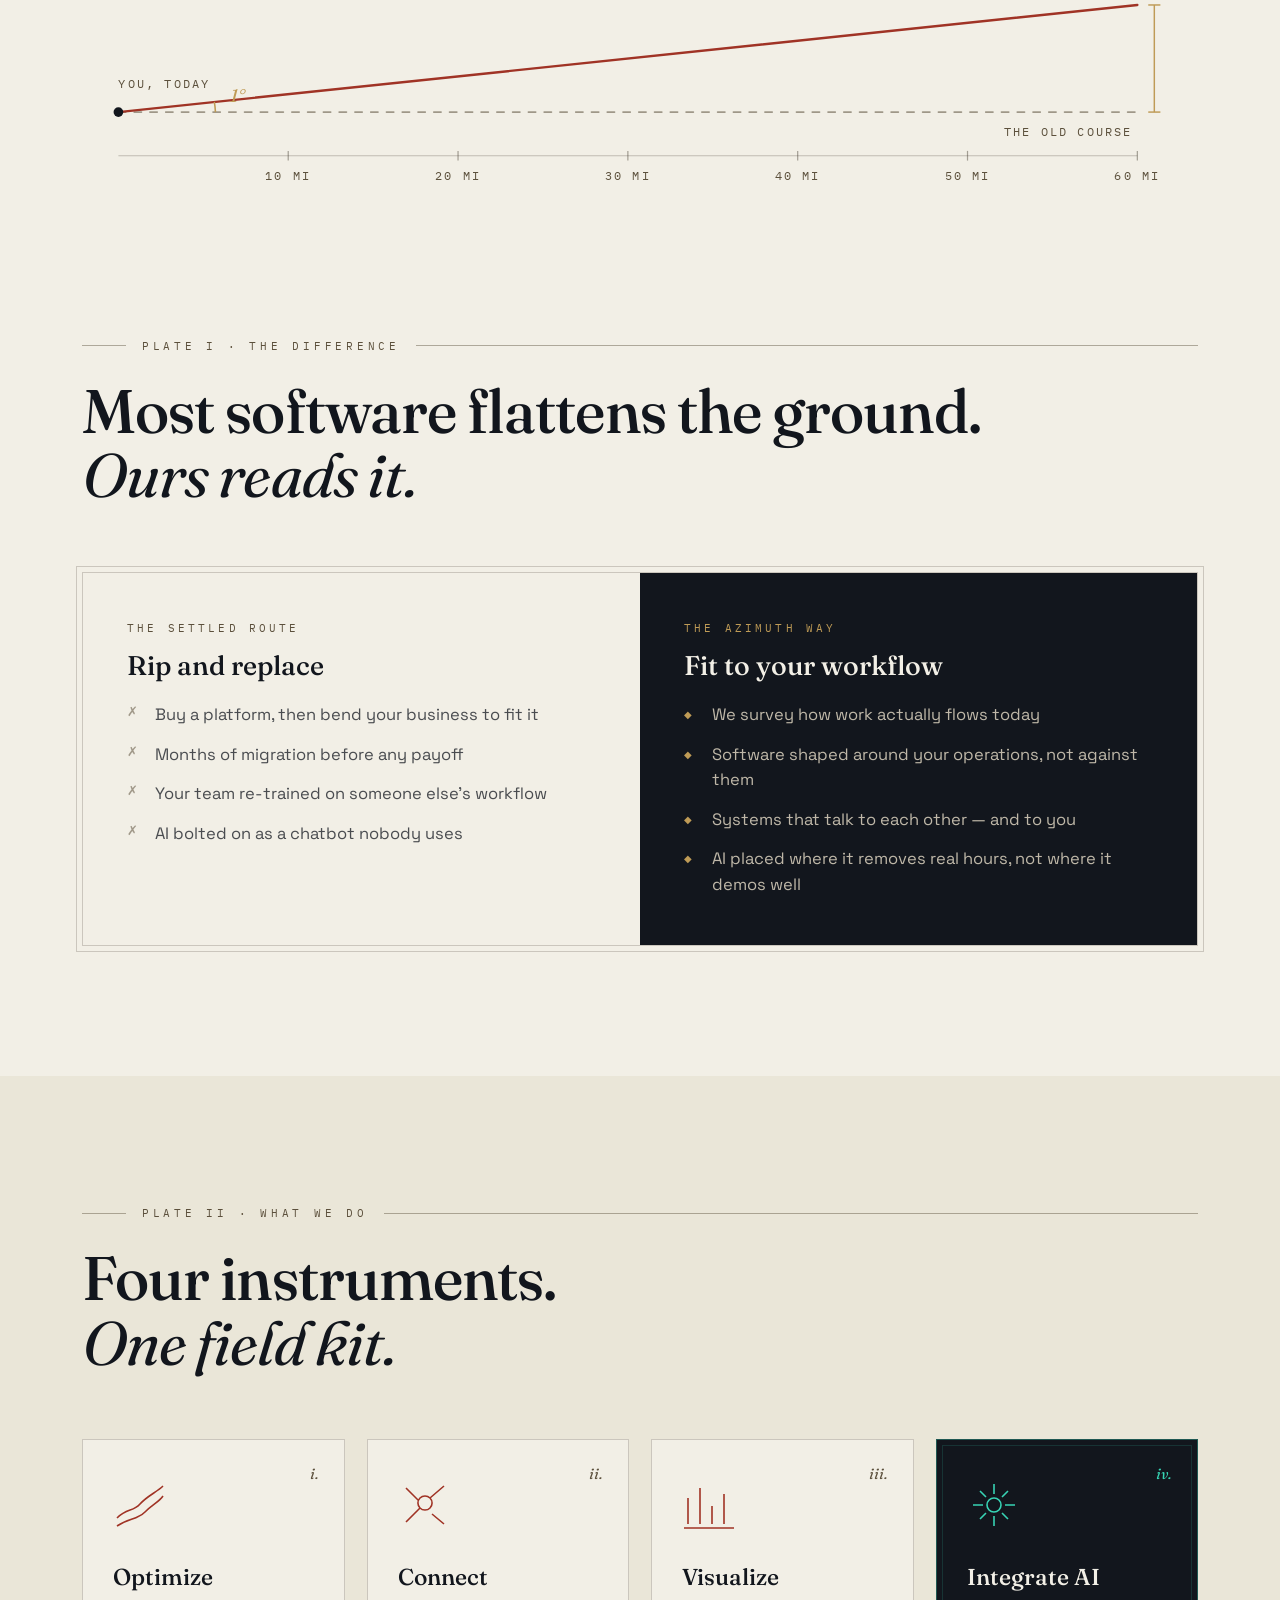
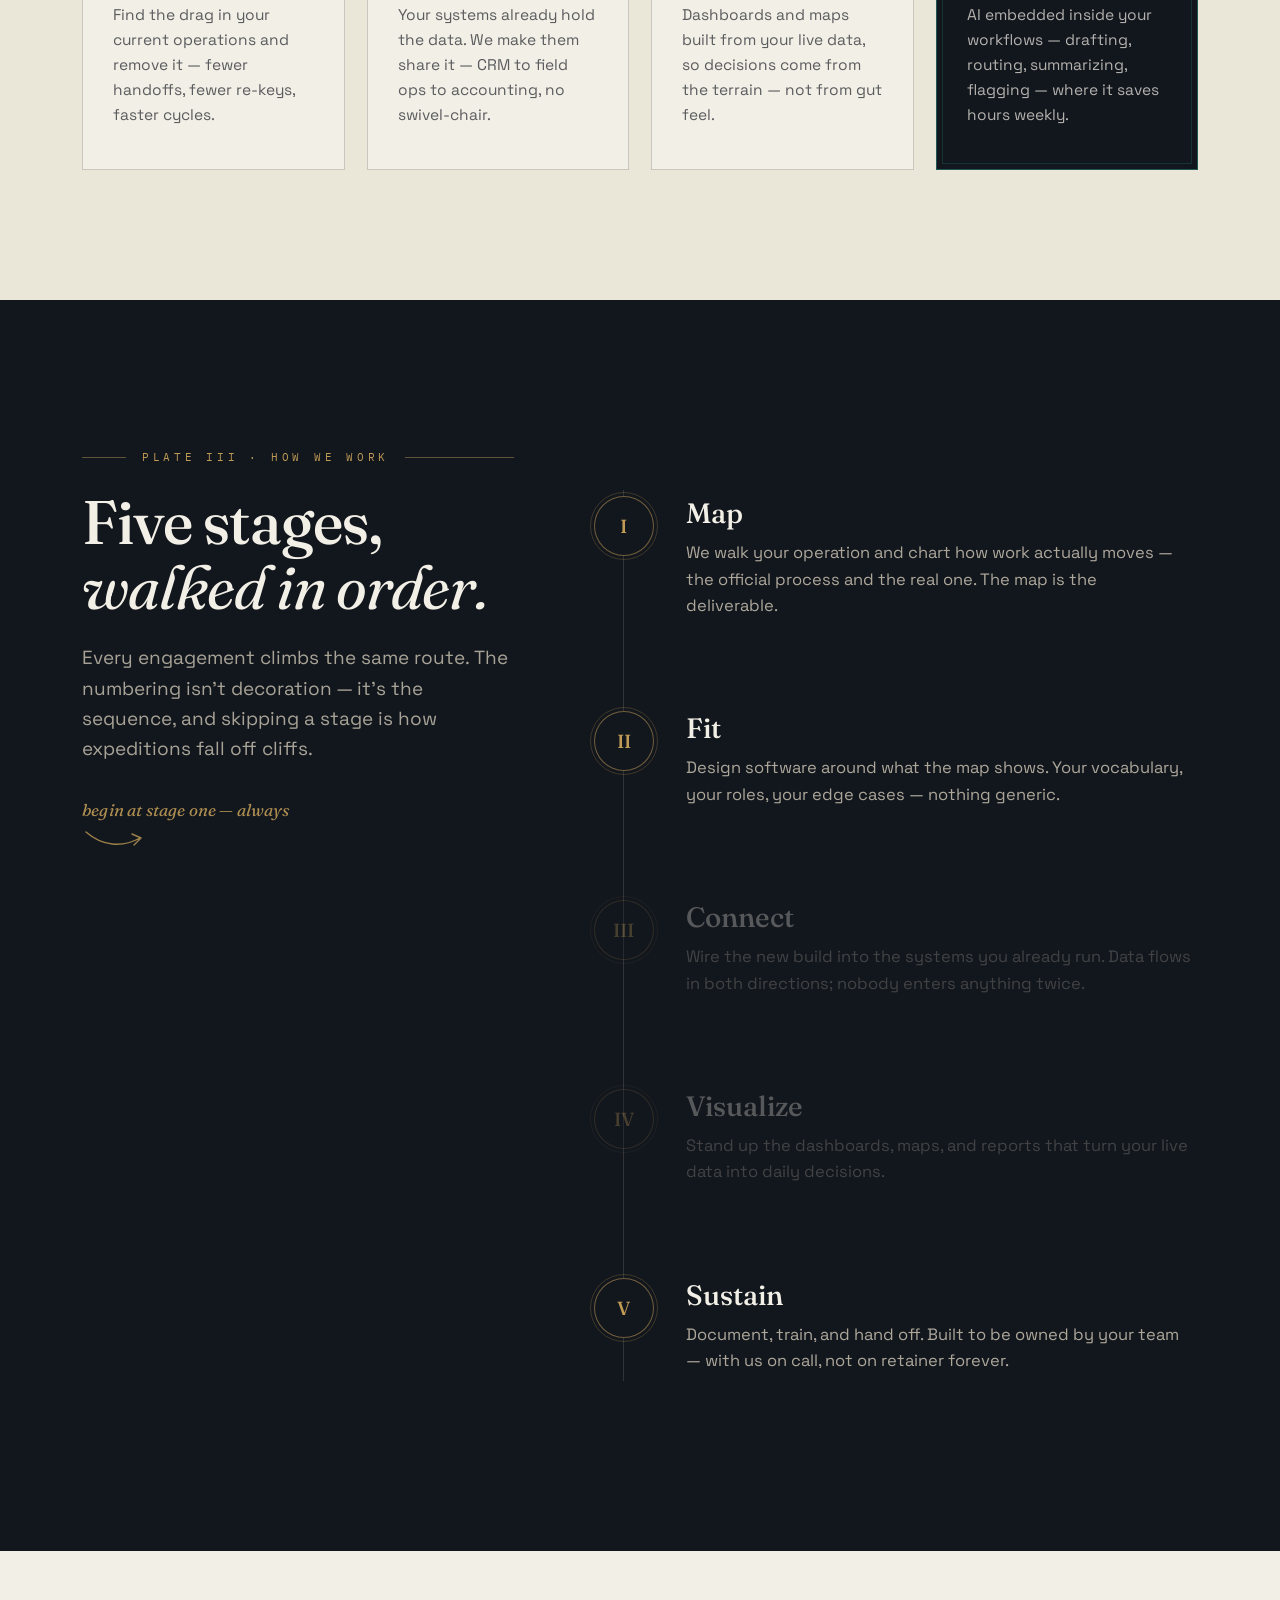
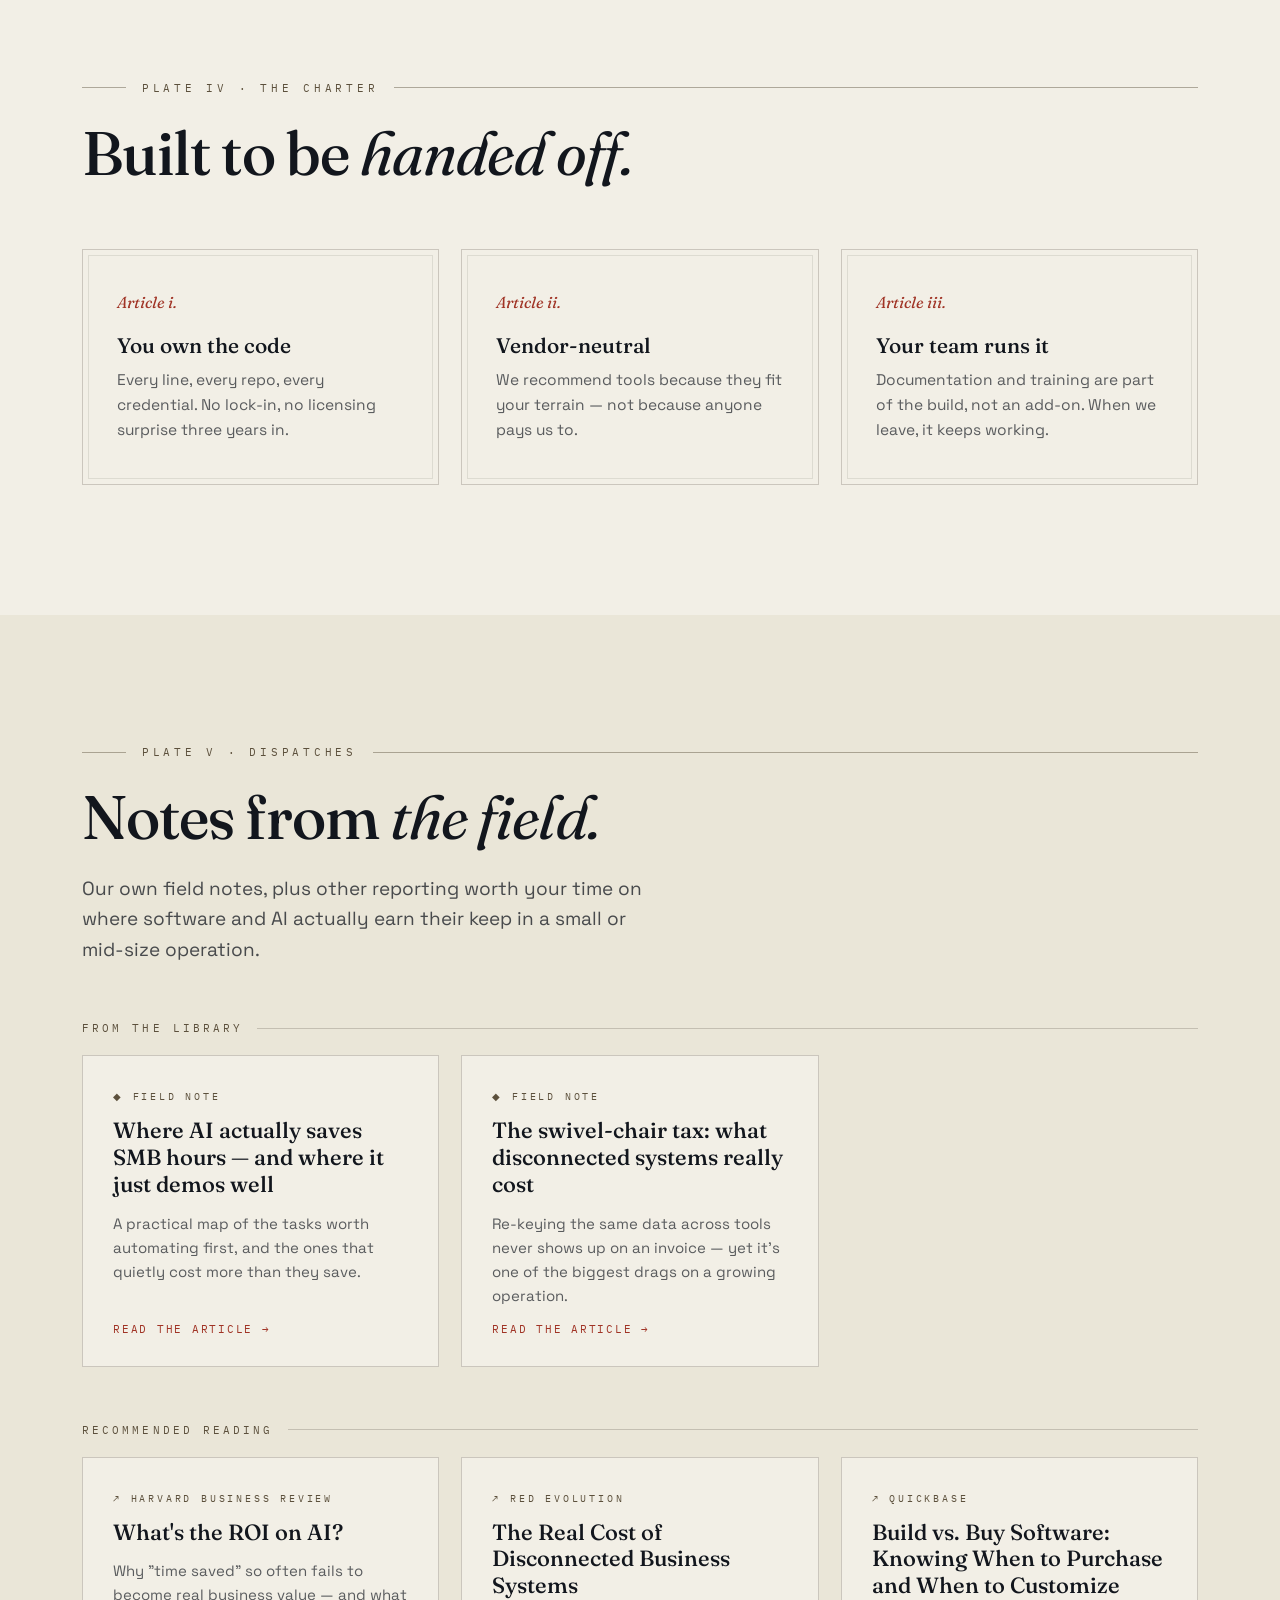
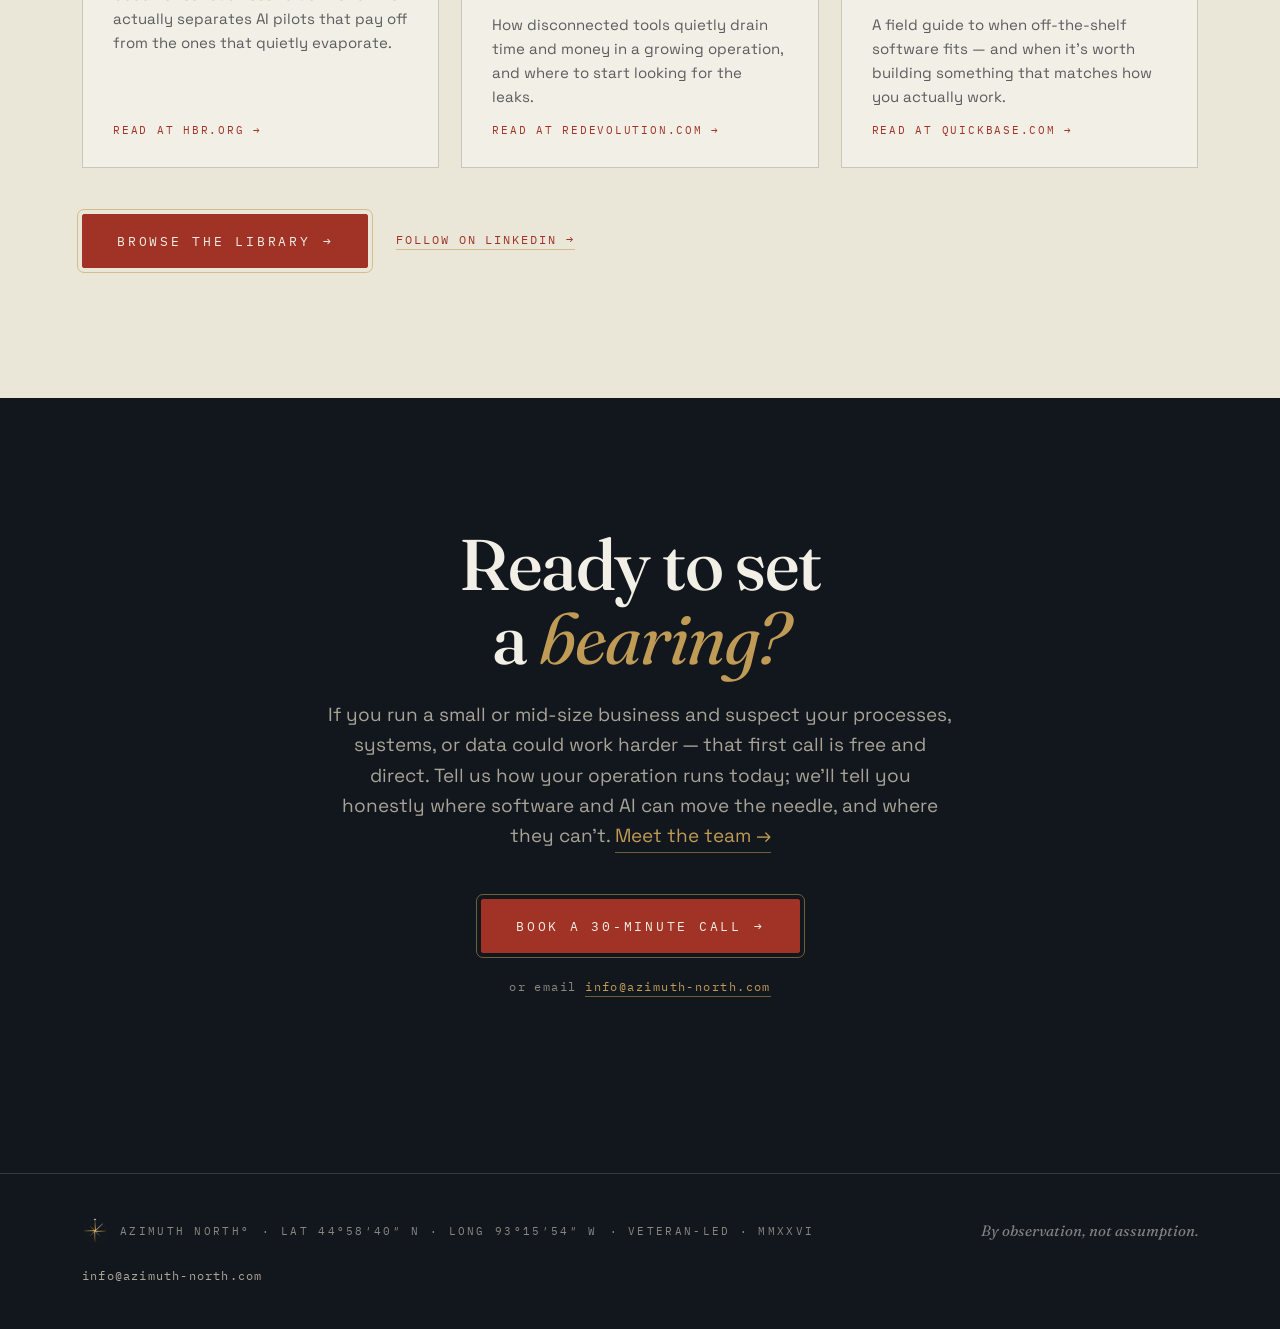
==== commit 9a859cdb: "Seamless hero choreography: fixed-layout glyph cascade, overlapped caret handoff, orchestrated follo" ====
--- a/index.html
+++ b/index.html
@@ -140,19 +140,26 @@
 .hero-plate::before{content:"";width:44px;height:1px;background:var(--brass-dim)}
 h1{font-family:var(--disp);font-weight:500;font-size:clamp(46px,7.4vw,100px);line-height:.98;letter-spacing:-.02em;margin:30px 0 32px;max-width:13ch}
 /* typed line + handwritten line: sizer holds final layout, live layer animates over it */
-h1{position:relative}
+h1{position:relative;font-kerning:none}
 h1 .type-sizer{visibility:hidden}
 h1 .type-live{position:absolute;inset:0}
 html:not(.js) h1 .type-sizer{visibility:visible}
 html:not(.js) h1 .type-live{display:none}
 h1 .hand{display:block;font-family:'Great Vibes',cursive;font-style:normal;font-weight:400;color:var(--brass);font-size:1.14em;line-height:1.02;letter-spacing:0;margin-top:.04em;transform:rotate(-1.2deg);transform-origin:left bottom}
-#typeCaret{display:inline-block;width:3px;height:.72em;margin-left:.08em;background:var(--brass);vertical-align:baseline;transform:translateY(.06em);animation:caretBlink 1.05s steps(1) infinite}
-#typeCaret.off{display:none}
+/* typed chars are pre-rendered so layout is final from the first frame — no reflow while typing */
+.tchar{opacity:0;transition:opacity .12s linear}
+.tchar.on{opacity:1}
+.tchar.instant{transition:none}
+#typeCaret{display:inline-block;width:3px;height:.72em;margin-left:.06em;margin-right:-.06em;background:var(--brass);vertical-align:baseline;transform:translateY(.06em);animation:caretBlink 1.05s steps(1) infinite;transition:opacity .25s ease-in}
+#typeCaret.fade{animation:none;opacity:0}
 @keyframes caretBlink{50%{opacity:0}}
-/* each word wipes on left-to-right like a pen stroke; cursive joins stay intact */
-.hword{display:inline-block;white-space:nowrap;clip-path:inset(-.45em 100% -.55em -.2em);transition-property:clip-path;transition-timing-function:linear}
+/* each word wipes on left-to-right like a pen stroke; gentle in-out = pen accelerates and settles */
+.hword{display:inline-block;white-space:nowrap;clip-path:inset(-.45em 100% -.55em -.2em);transition-property:clip-path;transition-timing-function:cubic-bezier(.45,.05,.55,.95)}
 h1 .hand.written .hword{clip-path:inset(-.45em -.25em -.55em -.2em)}
 h1 .hand.instant .hword{transition:none !important}
+/* while the headline plays, the rest of the hero waits its turn, then rises in */
+html.js body.hero-anim .hero-sub:not(.go),html.js body.hero-anim .cta-row:not(.go){opacity:0;transform:translateY(14px)}
+body.hero-anim .hero-sub,body.hero-anim .cta-row{transition:opacity .8s cubic-bezier(.22,1,.36,1),transform .8s cubic-bezier(.22,1,.36,1)}
 .hero-sub{font-size:20px;line-height:1.6;color:rgba(239,230,208,.72);max-width:520px;margin-bottom:46px}
 .cta-row{display:flex;gap:20px;flex-wrap:wrap;align-items:center}
 .btn{position:relative;display:inline-flex;align-items:center;gap:12px;font-family:var(--mono);font-size:12.5px;letter-spacing:.22em;text-transform:uppercase;text-decoration:none;padding:18px 34px;border-radius:2px;transition:transform .2s ease;will-change:transform}
@@ -368,6 +375,8 @@
   .rv{opacity:1 !important;transform:none !important}
   .thesis .fade{opacity:1 !important}
   .hword{clip-path:none !important}
+  .tchar{opacity:1 !important}
+  body.hero-anim .hero-sub,body.hero-anim .cta-row{opacity:1 !important;transform:none !important}
   #typeCaret{display:none !important}
   #loader{display:none}
   .scroll-hint .line{animation:none}
@@ -846,9 +855,27 @@
   const typedEl = document.getElementById('typedTxt');
   const caretEl = document.getElementById('typeCaret');
   const handEl  = document.getElementById('handTxt');
-  const TYPE_LINE = 'Software fitted to the\u00A0terrain';
+  const subEl   = document.querySelector('.hero-sub');
+  const ctaEl   = document.querySelector('.cta-row');
+  const TYPE_LINE = 'Software fitted to the terrain';
   const HAND_LINE = 'you already operate on.';
-  const PEN = 62; // ms per character — constant pen speed
+  const animated = !reduce && !sessionStorage.getItem('az_seen');
+  if(animated) document.body.classList.add('hero-anim');
+
+  // pre-render every typed glyph hidden — layout is final before the first key lands
+  const glyphs = []; // {span, pause} — pause is the beat AFTER this glyph appears
+  TYPE_LINE.split('').forEach((ch, i, arr) => {
+    if(ch === ' ' || ch === '\u00A0'){ typedEl.appendChild(document.createTextNode(ch)); return; }
+    const s = document.createElement('span');
+    s.className = 'tchar';
+    s.textContent = ch;
+    typedEl.appendChild(s);
+    const next = arr[i+1];
+    glyphs.push({ span: s, pause: (next === ' ' ? 96 : 30) + Math.random() * 26 });
+  });
+  typedEl.parentNode.insertBefore(caretEl, typedEl.nextSibling);
+
+  const PEN = 62; // ms per character — the pen's travel speed
   let ci = 0;
   HAND_LINE.split(' ').forEach((word, wi) => {
     if(wi){ handEl.appendChild(document.createTextNode(' ')); ci++; }
@@ -860,21 +887,34 @@
     ci += word.length;
     handEl.appendChild(w);
   });
+  const PEN_TOTAL = ci * PEN;
+
+  function release(el){ if(el) el.classList.add('go'); }
+
   return function(instant){
     if(instant){
-      typedEl.textContent = TYPE_LINE;
-      caretEl.classList.add('off');
+      glyphs.forEach(g => g.span.classList.add('instant','on'));
+      caretEl.classList.add('fade');
       handEl.classList.add('instant','written');
+      release(subEl); release(ctaEl);
       return;
     }
     let i = 0;
+    typedEl.insertBefore(caretEl, typedEl.firstChild);
     (function tick(){
-      typedEl.textContent = TYPE_LINE.slice(0, ++i);
-      if(i < TYPE_LINE.length){
-        setTimeout(tick, 30 + Math.random() * 34);
+      const g = glyphs[i++];
+      g.span.classList.add('on');
+      g.span.after(caretEl); // the caret rides the newest glyph
+      if(i < glyphs.length){
+        setTimeout(tick, g.pause);
       } else {
-        // beat, then the caret yields to the pen
-        setTimeout(() => { caretEl.classList.add('off'); handEl.classList.add('written'); }, 460);
+        // one blink of rest, then the caret dissolves as the pen takes over
+        setTimeout(() => {
+          caretEl.classList.add('fade');
+          handEl.classList.add('written');
+          setTimeout(() => release(subEl), Math.max(0, PEN_TOTAL - 500));
+          setTimeout(() => release(ctaEl), Math.max(0, PEN_TOTAL - 250));
+        }, 520);
       }
     })();
   };
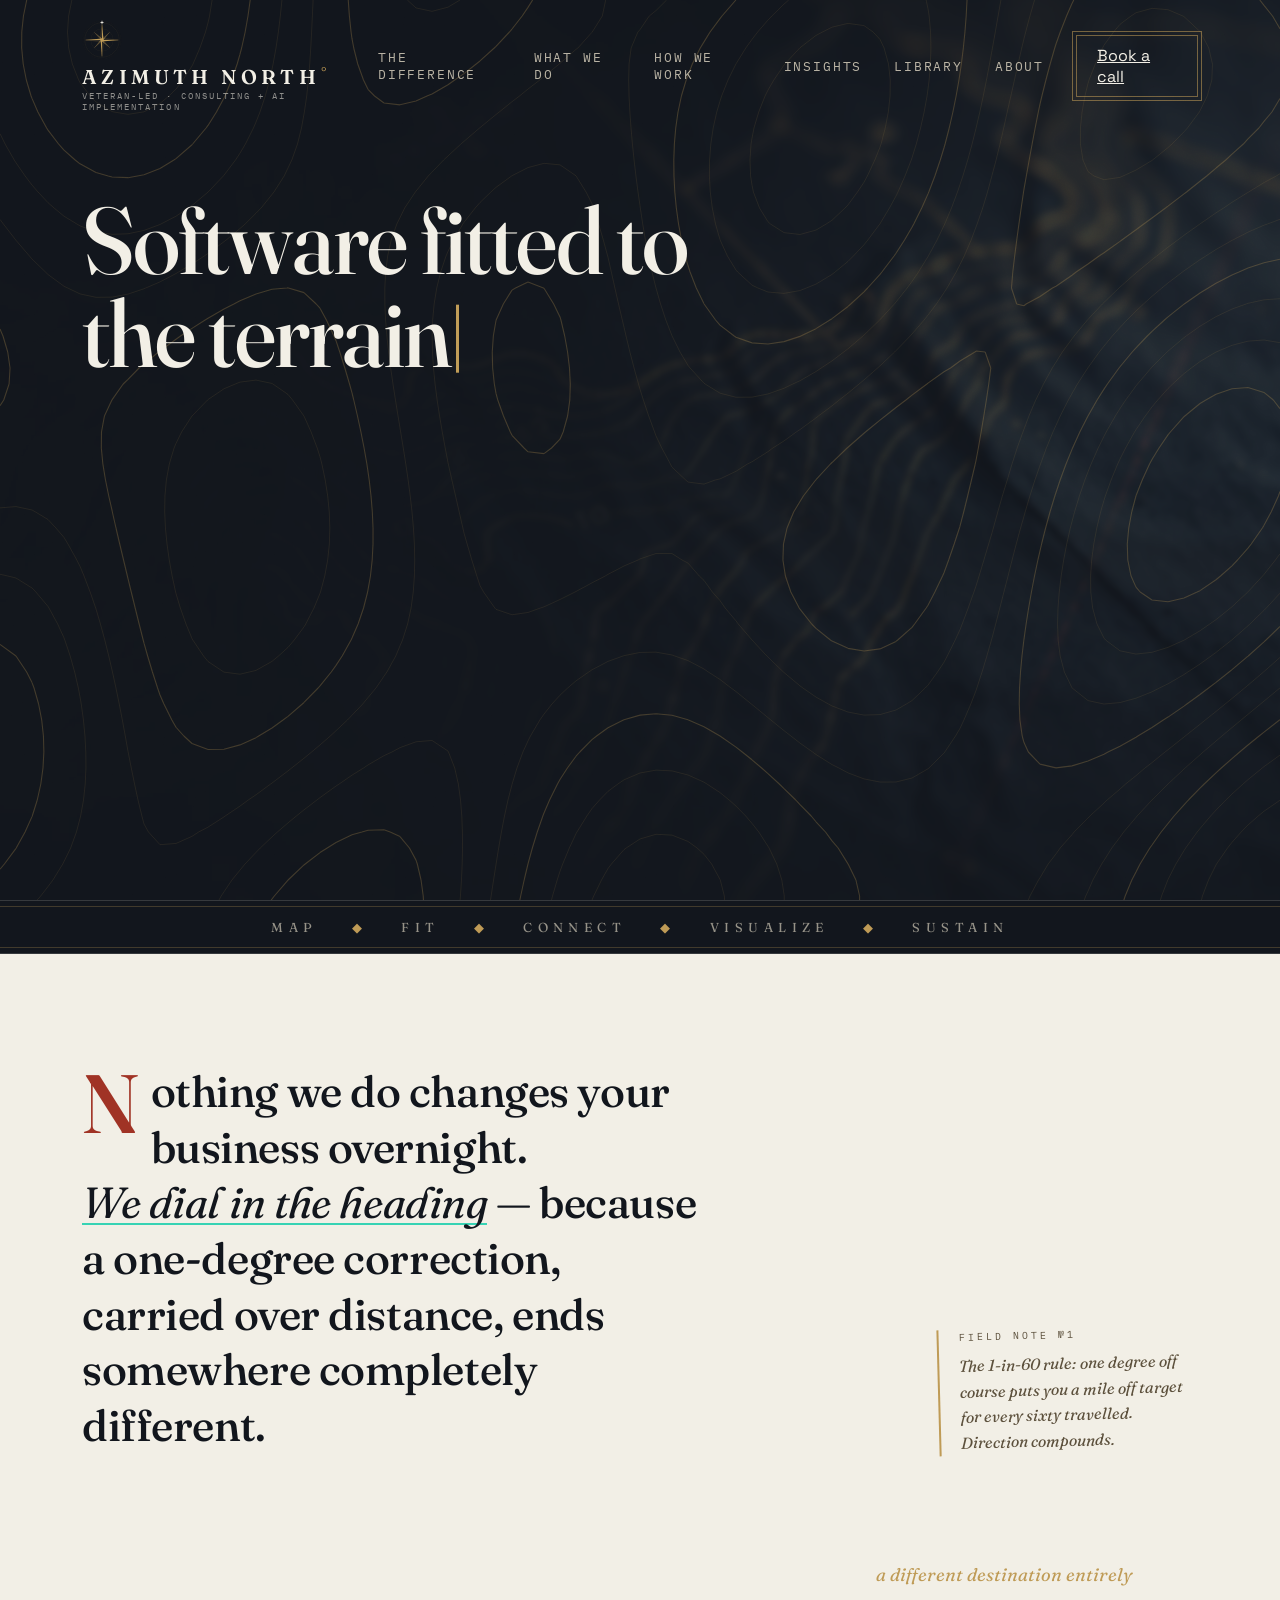
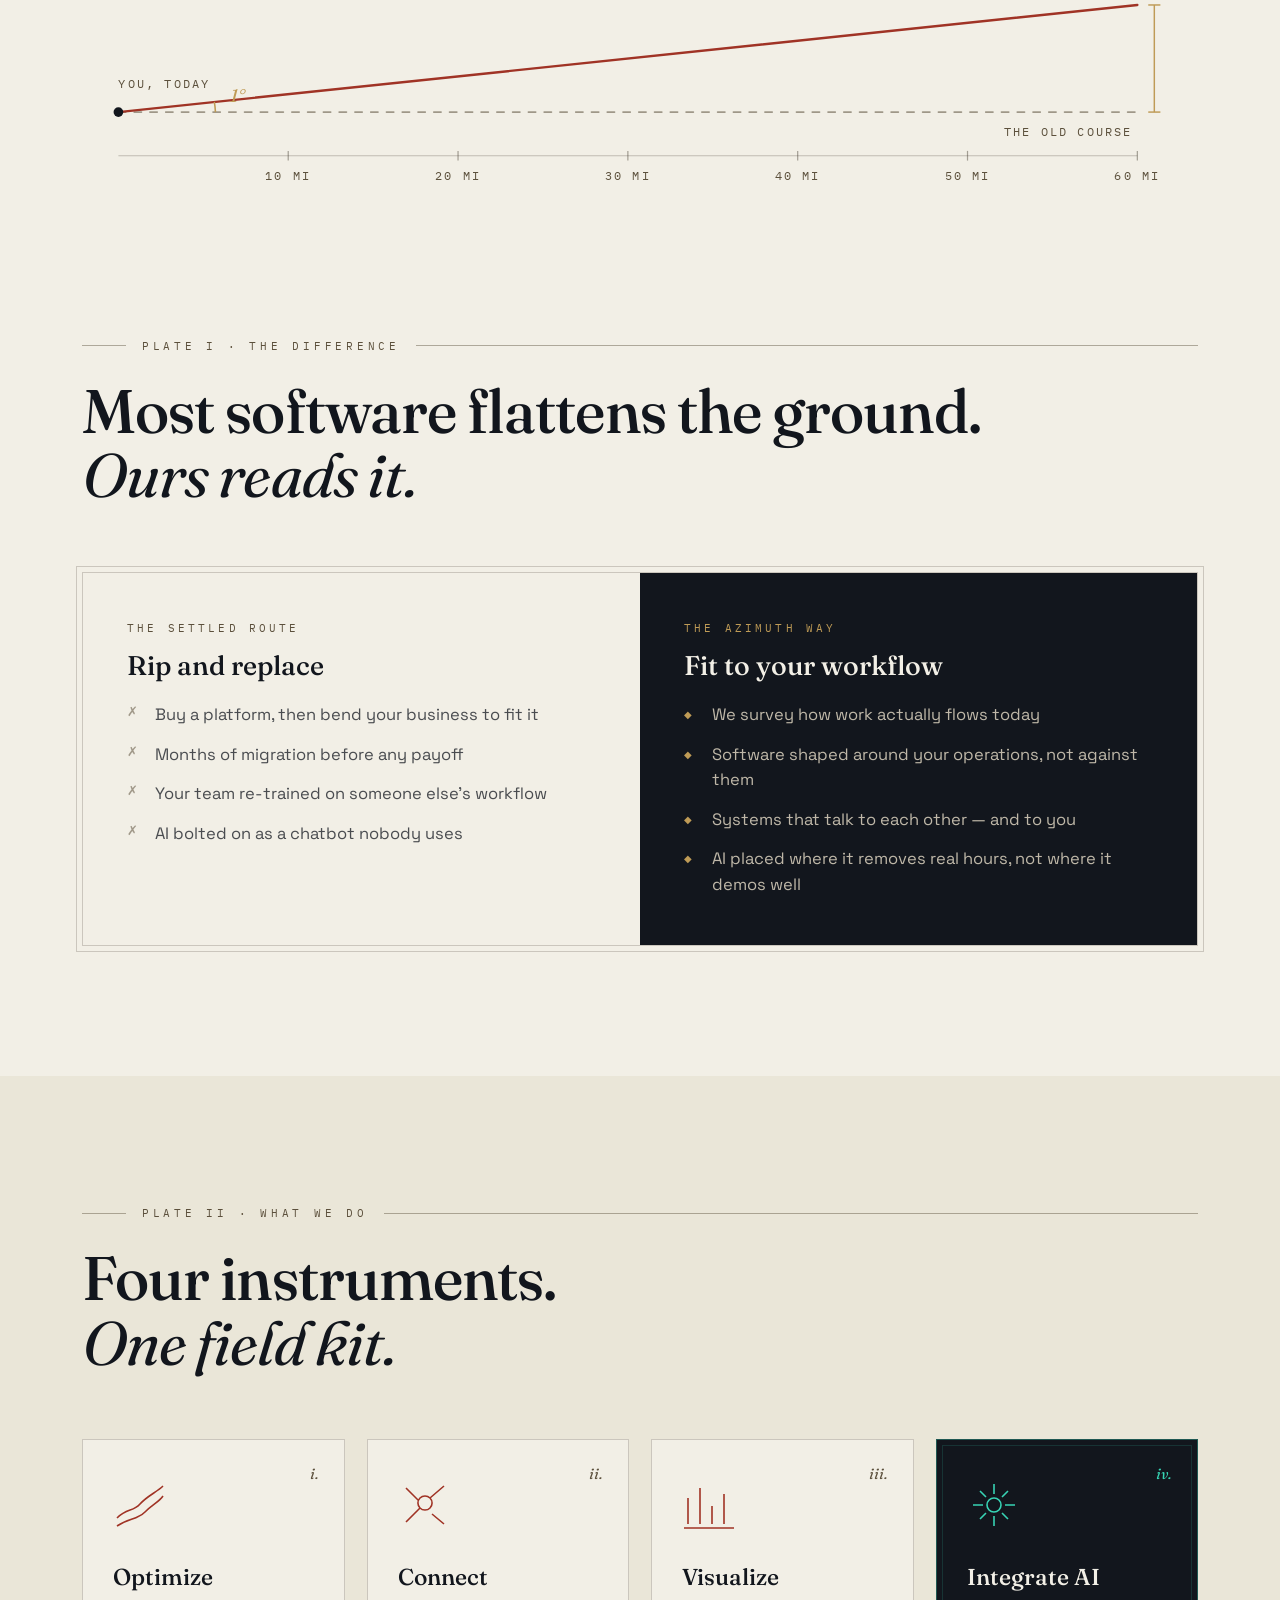
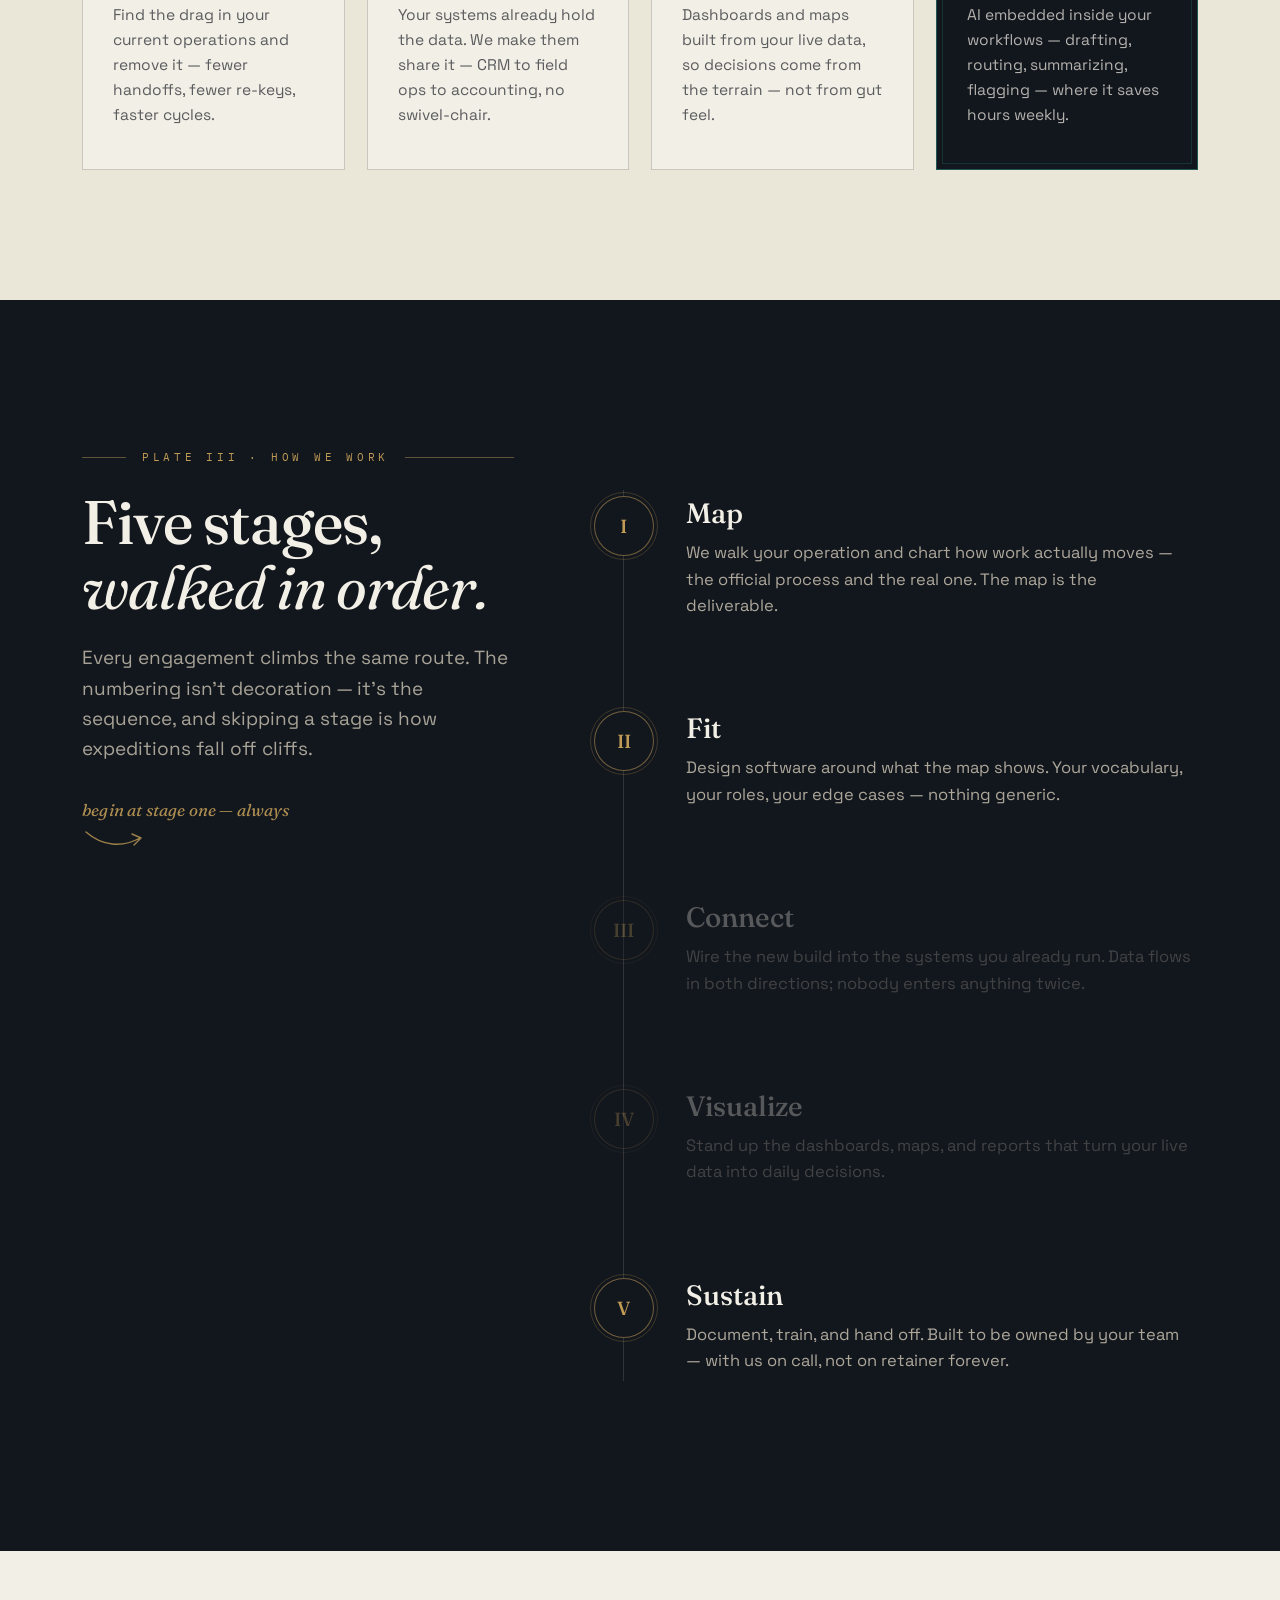
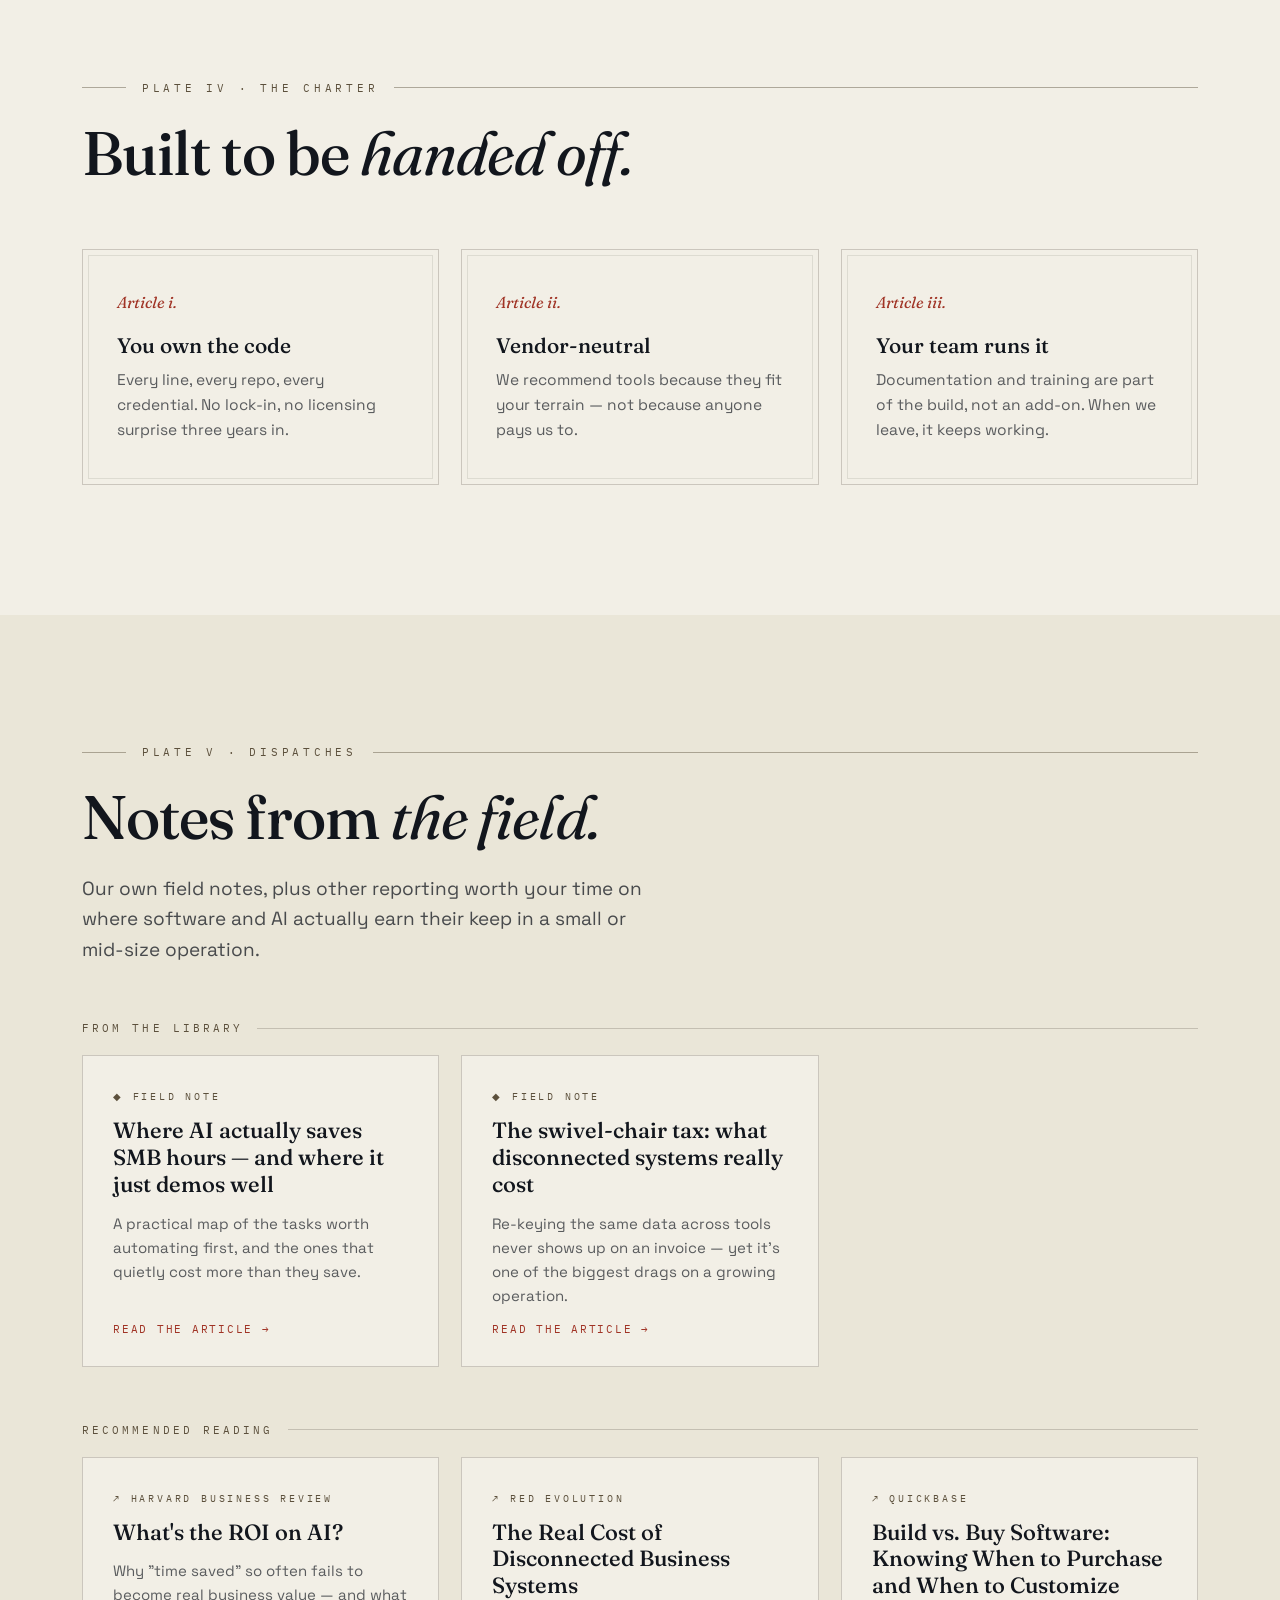
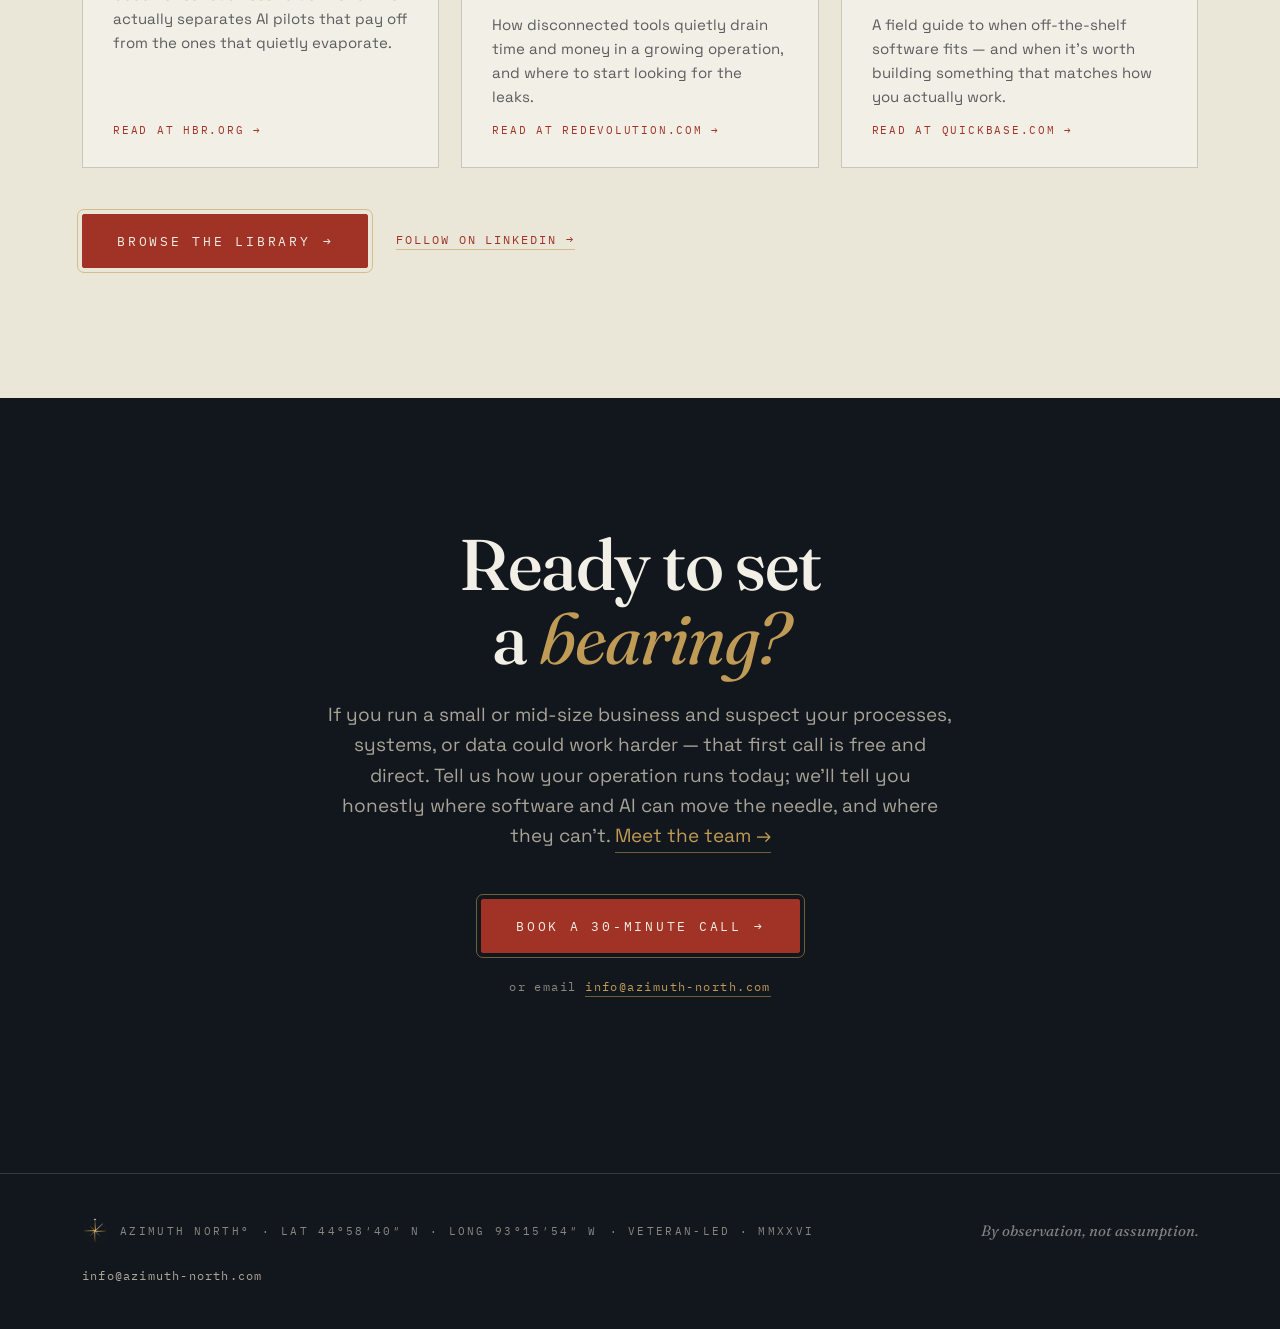
==== commit 74ec6afd: "Close clip fully before pen starts: y-swash no longer peeks out pre-animation Initial inset opened t" ====
--- a/index.html
+++ b/index.html
@@ -154,7 +154,7 @@
 #typeCaret.fade{animation:none;opacity:0}
 @keyframes caretBlink{50%{opacity:0}}
 /* each word wipes on left-to-right like a pen stroke; gentle in-out = pen accelerates and settles */
-.hword{display:inline-block;white-space:nowrap;clip-path:inset(-.45em 100% -.55em -.2em);transition-property:clip-path;transition-timing-function:cubic-bezier(.45,.05,.55,.95)}
+.hword{display:inline-block;white-space:nowrap;clip-path:inset(-.45em calc(100% + .2em) -.55em -.2em);transition-property:clip-path;transition-timing-function:cubic-bezier(.45,.05,.55,.95)}
 h1 .hand.written .hword{clip-path:inset(-.45em -.25em -.55em -.2em)}
 h1 .hand.instant .hword{transition:none !important}
 /* while the headline plays, the rest of the hero waits its turn, then rises in */
